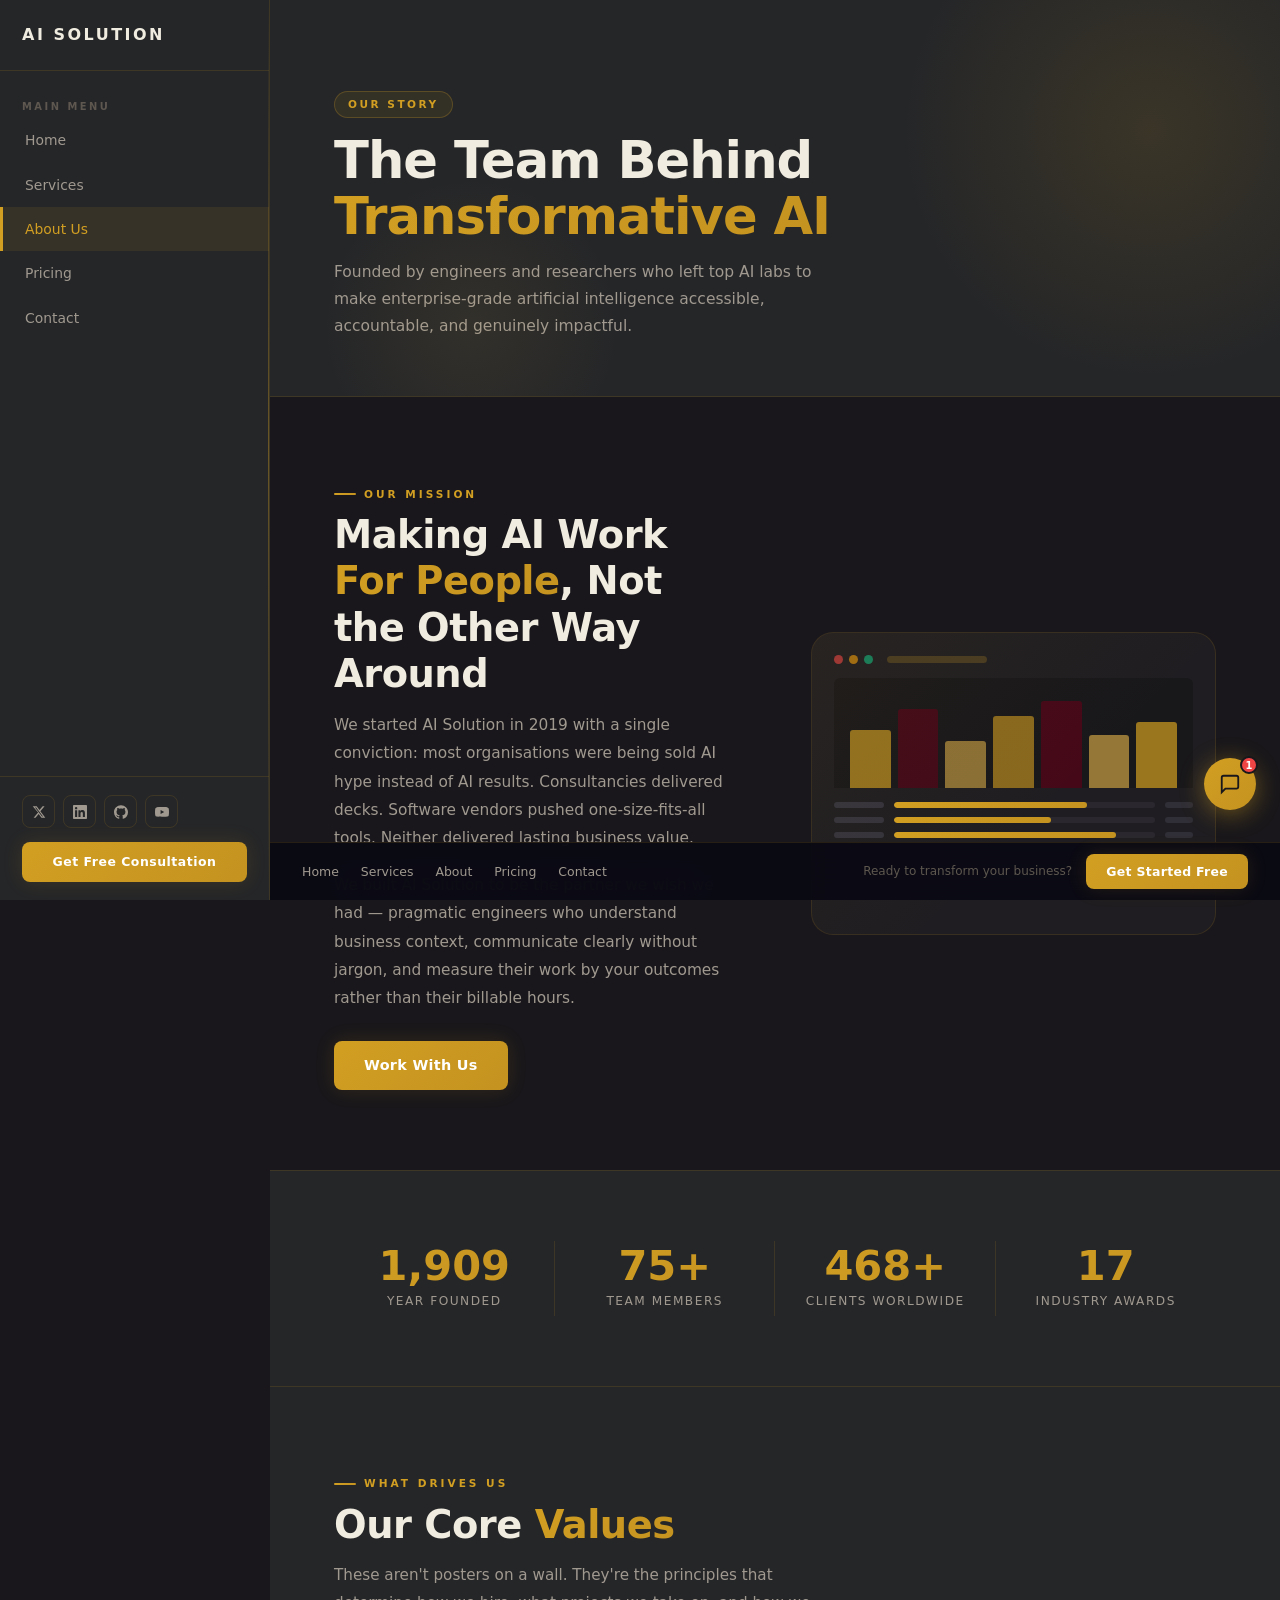
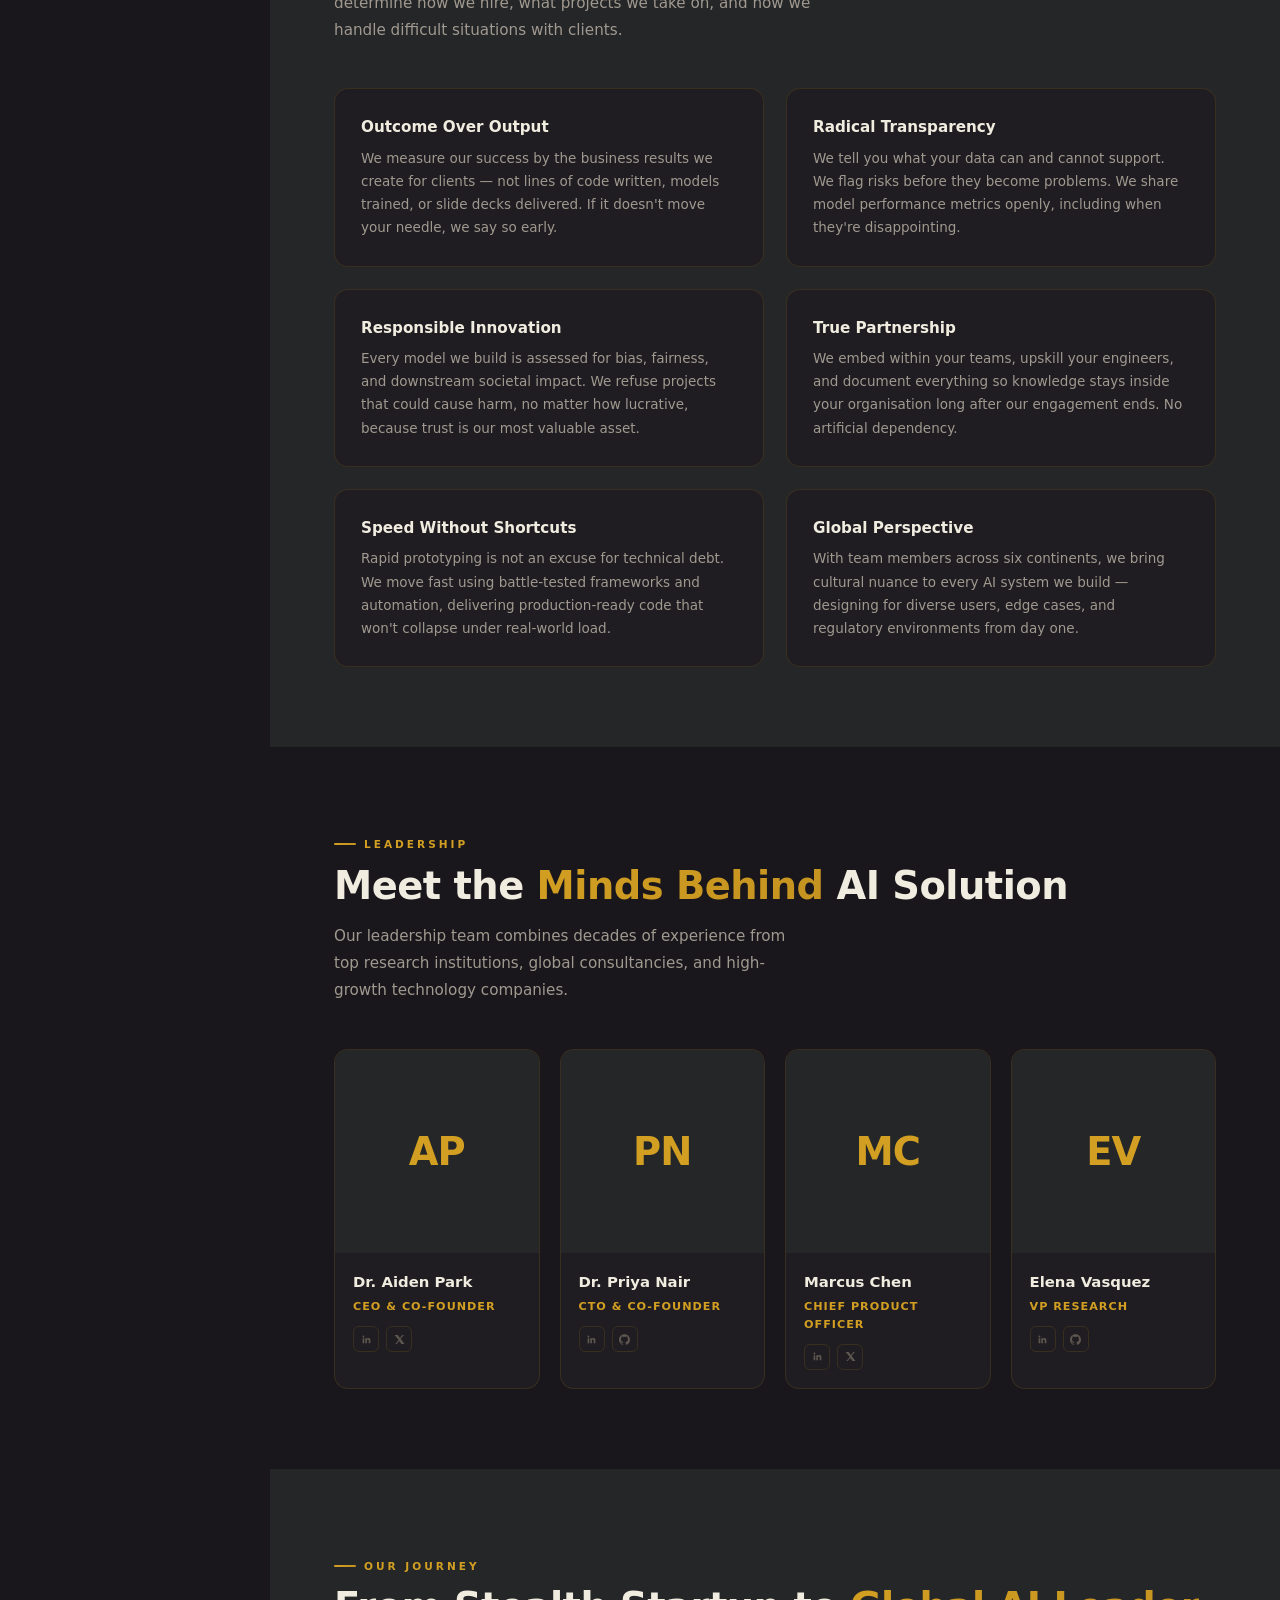
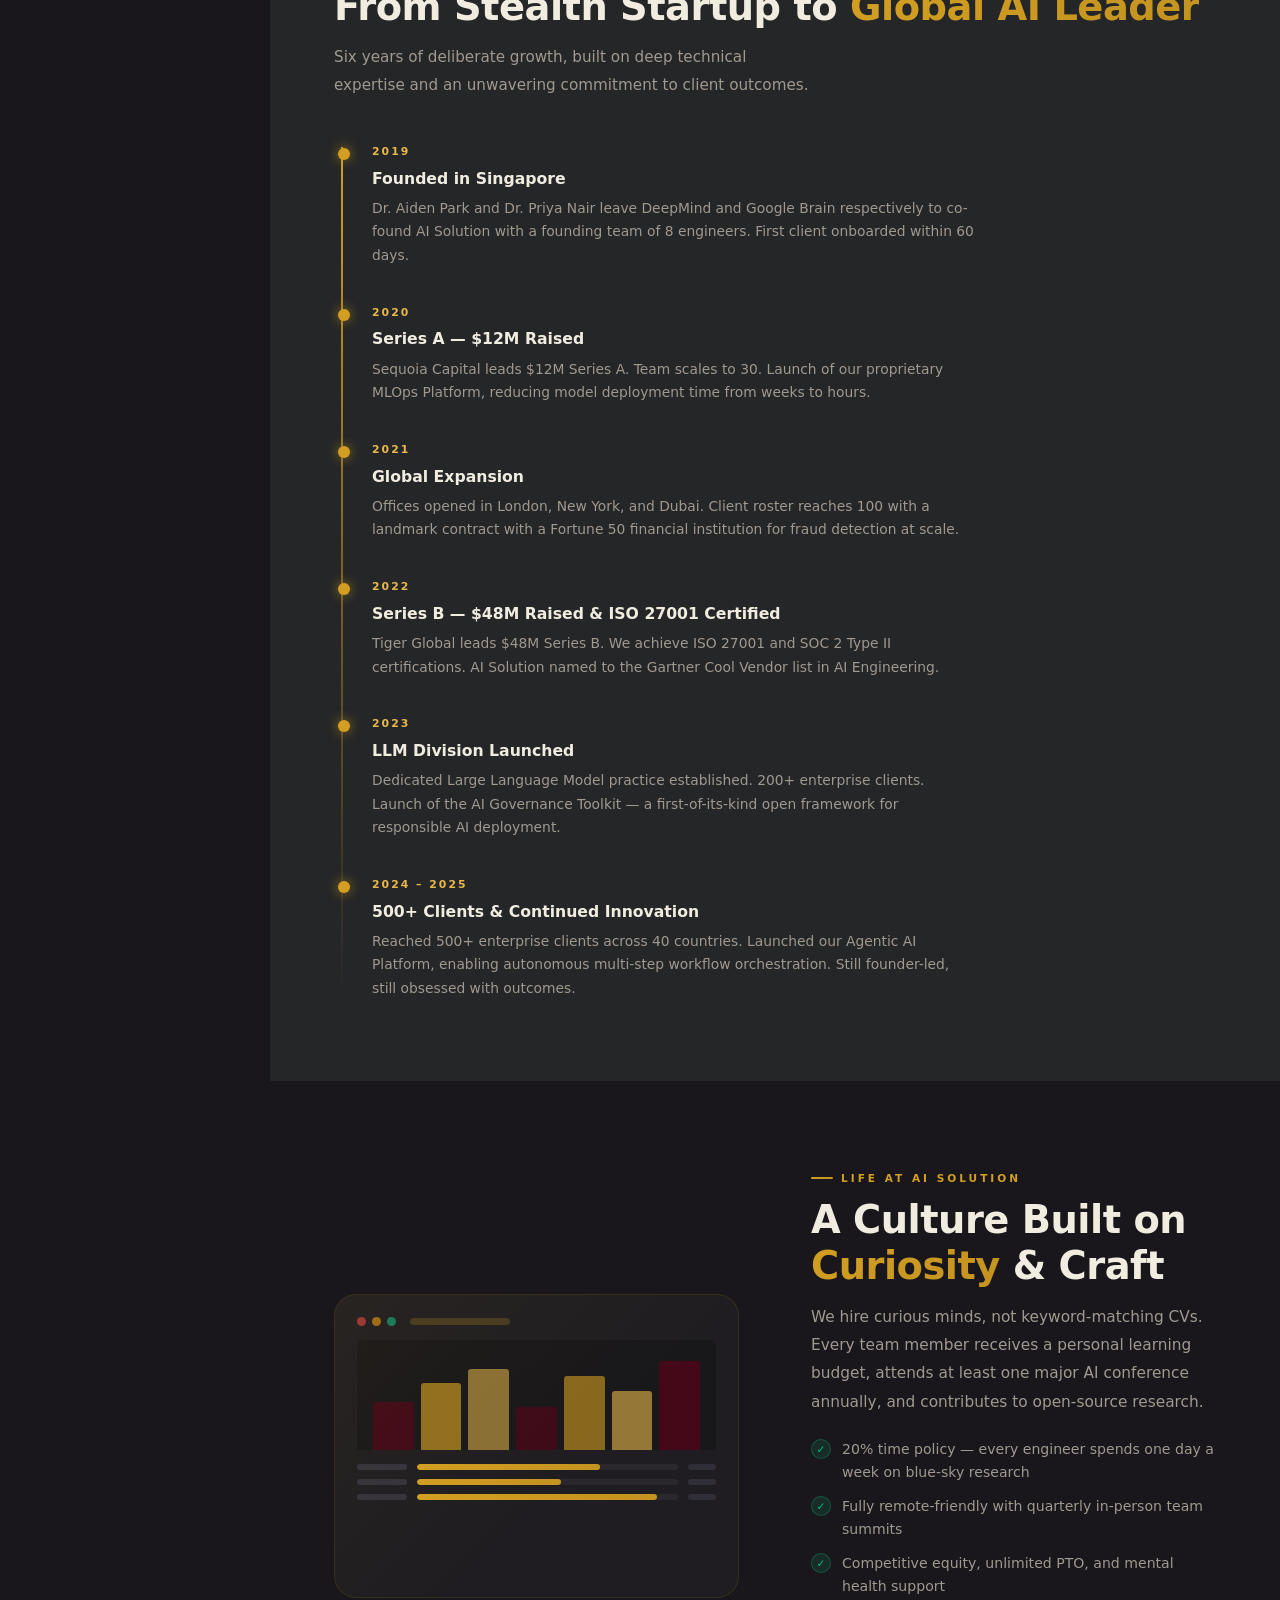
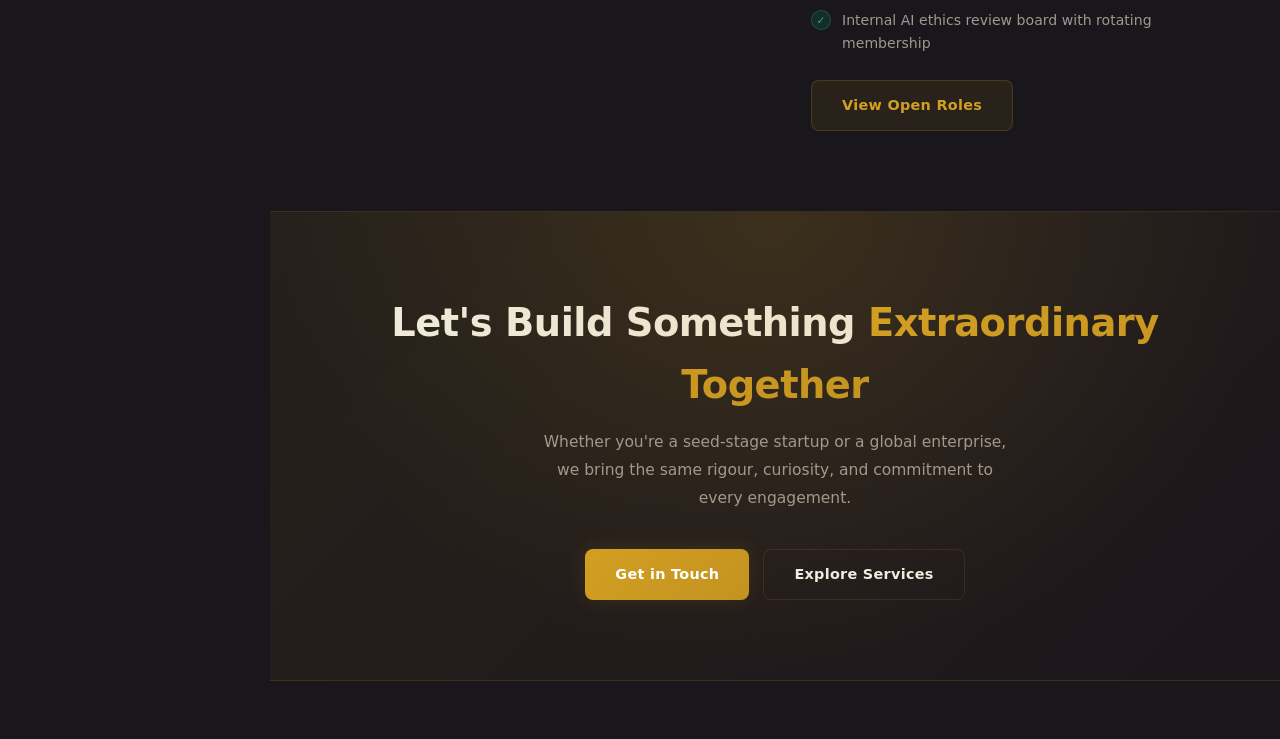
==== about.html @ bcfeb5c7 "feat(ai-solution): redesign website — gold palette, remove AI slop icons, add chat widget - Tukar co" ====
<!DOCTYPE html>
<html lang="en">
<head>
  <meta charset="UTF-8" />
  <meta name="viewport" content="width=device-width, initial-scale=1.0" />
  <title>About Us — AI Solution</title>
  <meta name="description" content="Learn about AI Solution — our story, our team, our values, and the mission driving us to make enterprise AI accessible to every organisation." />
  <link rel="stylesheet" href="css/style.css" />
</head>
<body>

<!-- ── SIDEBAR ── -->
<aside class="sidebar">
  <div class="sidebar-header">
    <a href="index.html" class="logo">
      <div>
        <div class="logo-name">AI Solution</div>
      </div>
    </a>
  </div>
  <nav class="sidebar-nav">
    <div class="nav-group-label">Main Menu</div>
    <a href="index.html" class="nav-link">Home</a>
    <a href="services.html" class="nav-link">Services</a>
    <a href="about.html" class="nav-link">About Us</a>
    <a href="pricing.html" class="nav-link">Pricing</a>
    <a href="contact.html" class="nav-link">Contact</a>
  </nav>
  <div class="sidebar-footer">
    <div class="social-row">
      <a href="#" class="social-btn" aria-label="Twitter/X">
        <svg viewBox="0 0 24 24" fill="currentColor"><path d="M18.244 2.25h3.308l-7.227 8.26 8.502 11.24H16.17l-4.714-6.231-5.401 6.231H2.76l7.73-8.835L1.254 2.25H8.08l4.713 6.231zm-1.161 17.52h1.833L7.084 4.126H5.117z"/></svg>
      </a>
      <a href="#" class="social-btn" aria-label="LinkedIn">
        <svg viewBox="0 0 24 24" fill="currentColor"><path d="M20.447 20.452h-3.554v-5.569c0-1.328-.027-3.037-1.852-3.037-1.853 0-2.136 1.445-2.136 2.939v5.667H9.351V9h3.414v1.561h.046c.477-.9 1.637-1.85 3.37-1.85 3.601 0 4.267 2.37 4.267 5.455v6.286zM5.337 7.433a2.062 2.062 0 01-2.063-2.065 2.064 2.064 0 112.063 2.065zm1.782 13.019H3.555V9h3.564v11.452zM22.225 0H1.771C.792 0 0 .774 0 1.729v20.542C0 23.227.792 24 1.771 24h20.451C23.2 24 24 23.227 24 22.271V1.729C24 .774 23.2 0 22.222 0h.003z"/></svg>
      </a>
      <a href="#" class="social-btn" aria-label="GitHub">
        <svg viewBox="0 0 24 24" fill="currentColor"><path d="M12 .297c-6.63 0-12 5.373-12 12 0 5.303 3.438 9.8 8.205 11.385.6.113.82-.258.82-.577 0-.285-.01-1.04-.015-2.04-3.338.724-4.042-1.61-4.042-1.61C4.422 18.07 3.633 17.7 3.633 17.7c-1.087-.744.084-.729.084-.729 1.205.084 1.838 1.236 1.838 1.236 1.07 1.835 2.809 1.305 3.495.998.108-.776.417-1.305.76-1.605-2.665-.3-5.466-1.332-5.466-5.93 0-1.31.465-2.38 1.235-3.22-.135-.303-.54-1.523.105-3.176 0 0 1.005-.322 3.3 1.23.96-.267 1.98-.399 3-.405 1.02.006 2.04.138 3 .405 2.28-1.552 3.285-1.23 3.285-1.23.645 1.653.24 2.873.12 3.176.765.84 1.23 1.91 1.23 3.22 0 4.61-2.805 5.625-5.475 5.92.42.36.81 1.096.81 2.22 0 1.606-.015 2.896-.015 3.286 0 .315.21.69.825.57C20.565 22.092 24 17.592 24 12.297c0-6.627-5.373-12-12-12"/></svg>
      </a>
      <a href="#" class="social-btn" aria-label="YouTube">
        <svg viewBox="0 0 24 24" fill="currentColor"><path d="M23.495 6.205a3.007 3.007 0 00-2.088-2.088c-1.87-.501-9.396-.501-9.396-.501s-7.507-.01-9.396.501A3.007 3.007 0 00.527 6.205a31.247 31.247 0 00-.522 5.805 31.247 31.247 0 00.522 5.783 3.007 3.007 0 002.088 2.088c1.868.502 9.396.502 9.396.502s7.506 0 9.396-.502a3.007 3.007 0 002.088-2.088 31.247 31.247 0 00.5-5.783 31.247 31.247 0 00-.5-5.805zM9.609 15.601V8.408l6.264 3.602z"/></svg>
      </a>
    </div>
    <a href="contact.html" class="sidebar-cta">Get Free Consultation</a>
  </div>
</aside>

<button class="hamburger" aria-label="Toggle navigation">
  <span></span><span></span><span></span>
</button>
<div class="sidebar-overlay"></div>

<main class="main">

  <!-- ── PAGE HERO ── -->
  <div class="page-hero">
    <div class="ph-label">Our Story</div>
    <h1 class="ph-title">The Team Behind <span>Transformative AI</span></h1>
    <p class="ph-desc">Founded by engineers and researchers who left top AI labs to make enterprise-grade artificial intelligence accessible, accountable, and genuinely impactful.</p>
  </div>

  <!-- ── MISSION SECTION ── -->
  <div class="alt">
    <div class="alt-content reveal">
      <div class="sec-label">Our Mission</div>
      <h2 class="sec-title">Making AI Work <span>For People</span>, Not the Other Way Around</h2>
      <p style="font-size:.96rem;color:var(--text-sub);line-height:1.85;margin-bottom:18px;">
        We started AI Solution in 2019 with a single conviction: most organisations were being sold AI hype instead of AI results. Consultancies delivered decks. Software vendors pushed one-size-fits-all tools. Neither delivered lasting business value.
      </p>
      <p style="font-size:.96rem;color:var(--text-sub);line-height:1.85;margin-bottom:28px;">
        We built AI Solution to be the partner we wish we had — pragmatic engineers who understand business context, communicate clearly without jargon, and measure their work by your outcomes rather than their billable hours.
      </p>
      <a href="contact.html" class="btn btn-pri">
                Work With Us
      </a>
    </div>
    <div class="alt-visual reveal d2">
      <div class="vis-mockup">
        <div class="vm-header">
          <div class="vm-dot"></div><div class="vm-dot"></div><div class="vm-dot"></div>
          <div class="vm-titlebar"></div>
        </div>
        <div class="vm-chart">
          <div class="vm-bar" style="height:60%;background:rgba(210,159,34,0.65)"></div>
          <div class="vm-bar" style="height:82%;background:rgba(93,0,24,0.6)"></div>
          <div class="vm-bar" style="height:48%;background:rgba(232,184,75,0.55)"></div>
          <div class="vm-bar" style="height:75%;background:rgba(210,159,34,0.6)"></div>
          <div class="vm-bar" style="height:90%;background:rgba(93,0,24,0.65)"></div>
          <div class="vm-bar" style="height:55%;background:rgba(232,184,75,0.6)"></div>
          <div class="vm-bar" style="height:68%;background:rgba(210,159,34,0.7)"></div>
        </div>
        <div class="vm-rows">
          <div class="vm-row"><div class="vm-row-lbl"></div><div class="vm-row-track"><div class="vm-row-fill" style="width:74%"></div></div><div class="vm-row-val"></div></div>
          <div class="vm-row"><div class="vm-row-lbl"></div><div class="vm-row-track"><div class="vm-row-fill" style="width:60%"></div></div><div class="vm-row-val"></div></div>
          <div class="vm-row"><div class="vm-row-lbl"></div><div class="vm-row-track"><div class="vm-row-fill" style="width:85%"></div></div><div class="vm-row-val"></div></div>
        </div>
      </div>
    </div>
  </div>

  <!-- ── STATS ── -->
  <div class="stats-band">
    <div class="stats-row">
      <div class="stat-item reveal d1">
        <div class="stat-num"><span class="counter" data-target="2019">0</span></div>
        <div class="stat-lbl">Year Founded</div>
      </div>
      <div class="stat-item reveal d2">
        <div class="stat-num"><span class="counter" data-target="80">0</span>+</div>
        <div class="stat-lbl">Team Members</div>
      </div>
      <div class="stat-item reveal d3">
        <div class="stat-num"><span class="counter" data-target="500">0</span>+</div>
        <div class="stat-lbl">Clients Worldwide</div>
      </div>
      <div class="stat-item reveal d4">
        <div class="stat-num"><span class="counter" data-target="18">0</span></div>
        <div class="stat-lbl">Industry Awards</div>
      </div>
    </div>
  </div>

  <!-- ── VALUES ── -->
  <section class="sec sec-alt">
    <div class="sec-label">What Drives Us</div>
    <h2 class="sec-title reveal">Our Core <span>Values</span></h2>
    <p class="sec-desc reveal d1">These aren't posters on a wall. They're the principles that determine how we hire, what projects we take on, and how we handle difficult situations with clients.</p>

    <div class="grid-2" style="margin-top:8px">
      <div class="val-item reveal d1">
        <h3 class="val-title">Outcome Over Output</h3>
        <p class="val-desc">We measure our success by the business results we create for clients — not lines of code written, models trained, or slide decks delivered. If it doesn't move your needle, we say so early.</p>
      </div>
      <div class="val-item reveal d2">
        <h3 class="val-title">Radical Transparency</h3>
        <p class="val-desc">We tell you what your data can and cannot support. We flag risks before they become problems. We share model performance metrics openly, including when they're disappointing.</p>
      </div>
      <div class="val-item reveal d1">
        <h3 class="val-title">Responsible Innovation</h3>
        <p class="val-desc">Every model we build is assessed for bias, fairness, and downstream societal impact. We refuse projects that could cause harm, no matter how lucrative, because trust is our most valuable asset.</p>
      </div>
      <div class="val-item reveal d2">
        <h3 class="val-title">True Partnership</h3>
        <p class="val-desc">We embed within your teams, upskill your engineers, and document everything so knowledge stays inside your organisation long after our engagement ends. No artificial dependency.</p>
      </div>
      <div class="val-item reveal d1">
        <h3 class="val-title">Speed Without Shortcuts</h3>
        <p class="val-desc">Rapid prototyping is not an excuse for technical debt. We move fast using battle-tested frameworks and automation, delivering production-ready code that won't collapse under real-world load.</p>
      </div>
      <div class="val-item reveal d2">
        <h3 class="val-title">Global Perspective</h3>
        <p class="val-desc">With team members across six continents, we bring cultural nuance to every AI system we build — designing for diverse users, edge cases, and regulatory environments from day one.</p>
      </div>
    </div>
  </section>

  <!-- ── TEAM ── -->
  <section class="sec">
    <div class="sec-label">Leadership</div>
    <h2 class="sec-title reveal">Meet the <span>Minds Behind</span> AI Solution</h2>
    <p class="sec-desc reveal d1">Our leadership team combines decades of experience from top research institutions, global consultancies, and high-growth technology companies.</p>

    <div class="team-grid">
      <div class="team-card reveal d1">
        <div class="team-img">
          <div class="avatar-init">AP</div>
        </div>
        <div class="team-info">
          <div class="team-name">Dr. Aiden Park</div>
          <div class="team-role">CEO &amp; Co-Founder</div>
          <div class="team-socials">
            <a href="#" aria-label="LinkedIn"><svg viewBox="0 0 24 24" fill="currentColor"><path d="M20.447 20.452h-3.554v-5.569c0-1.328-.027-3.037-1.852-3.037-1.853 0-2.136 1.445-2.136 2.939v5.667H9.351V9h3.414v1.561h.046c.477-.9 1.637-1.85 3.37-1.85 3.601 0 4.267 2.37 4.267 5.455v6.286zM5.337 7.433a2.062 2.062 0 01-2.063-2.065 2.064 2.064 0 112.063 2.065zm1.782 13.019H3.555V9h3.564v11.452z"/></svg></a>
            <a href="#" aria-label="Twitter"><svg viewBox="0 0 24 24" fill="currentColor"><path d="M18.244 2.25h3.308l-7.227 8.26 8.502 11.24H16.17l-4.714-6.231-5.401 6.231H2.76l7.73-8.835L1.254 2.25H8.08l4.713 6.231z"/></svg></a>
          </div>
        </div>
      </div>
      <div class="team-card reveal d2">
        <div class="team-img">
          <div class="avatar-init">PN</div>
        </div>
        <div class="team-info">
          <div class="team-name">Dr. Priya Nair</div>
          <div class="team-role">CTO &amp; Co-Founder</div>
          <div class="team-socials">
            <a href="#" aria-label="LinkedIn"><svg viewBox="0 0 24 24" fill="currentColor"><path d="M20.447 20.452h-3.554v-5.569c0-1.328-.027-3.037-1.852-3.037-1.853 0-2.136 1.445-2.136 2.939v5.667H9.351V9h3.414v1.561h.046c.477-.9 1.637-1.85 3.37-1.85 3.601 0 4.267 2.37 4.267 5.455v6.286zM5.337 7.433a2.062 2.062 0 01-2.063-2.065 2.064 2.064 0 112.063 2.065zm1.782 13.019H3.555V9h3.564v11.452z"/></svg></a>
            <a href="#" aria-label="GitHub"><svg viewBox="0 0 24 24" fill="currentColor"><path d="M12 .297c-6.63 0-12 5.373-12 12 0 5.303 3.438 9.8 8.205 11.385.6.113.82-.258.82-.577 0-.285-.01-1.04-.015-2.04-3.338.724-4.042-1.61-4.042-1.61C4.422 18.07 3.633 17.7 3.633 17.7c-1.087-.744.084-.729.084-.729 1.205.084 1.838 1.236 1.838 1.236 1.07 1.835 2.809 1.305 3.495.998.108-.776.417-1.305.76-1.605-2.665-.3-5.466-1.332-5.466-5.93 0-1.31.465-2.38 1.235-3.22-.135-.303-.54-1.523.105-3.176 0 0 1.005-.322 3.3 1.23.96-.267 1.98-.399 3-.405 1.02.006 2.04.138 3 .405 2.28-1.552 3.285-1.23 3.285-1.23.645 1.653.24 2.873.12 3.176.765.84 1.23 1.91 1.23 3.22 0 4.61-2.805 5.625-5.475 5.92.42.36.81 1.096.81 2.22 0 1.606-.015 2.896-.015 3.286 0 .315.21.69.825.57C20.565 22.092 24 17.592 24 12.297c0-6.627-5.373-12-12-12"/></svg></a>
          </div>
        </div>
      </div>
      <div class="team-card reveal d3">
        <div class="team-img">
          <div class="avatar-init">MC</div>
        </div>
        <div class="team-info">
          <div class="team-name">Marcus Chen</div>
          <div class="team-role">Chief Product Officer</div>
          <div class="team-socials">
            <a href="#" aria-label="LinkedIn"><svg viewBox="0 0 24 24" fill="currentColor"><path d="M20.447 20.452h-3.554v-5.569c0-1.328-.027-3.037-1.852-3.037-1.853 0-2.136 1.445-2.136 2.939v5.667H9.351V9h3.414v1.561h.046c.477-.9 1.637-1.85 3.37-1.85 3.601 0 4.267 2.37 4.267 5.455v6.286zM5.337 7.433a2.062 2.062 0 01-2.063-2.065 2.064 2.064 0 112.063 2.065zm1.782 13.019H3.555V9h3.564v11.452z"/></svg></a>
            <a href="#" aria-label="Twitter"><svg viewBox="0 0 24 24" fill="currentColor"><path d="M18.244 2.25h3.308l-7.227 8.26 8.502 11.24H16.17l-4.714-6.231-5.401 6.231H2.76l7.73-8.835L1.254 2.25H8.08l4.713 6.231z"/></svg></a>
          </div>
        </div>
      </div>
      <div class="team-card reveal d4">
        <div class="team-img">
          <div class="avatar-init">EV</div>
        </div>
        <div class="team-info">
          <div class="team-name">Elena Vasquez</div>
          <div class="team-role">VP Research</div>
          <div class="team-socials">
            <a href="#" aria-label="LinkedIn"><svg viewBox="0 0 24 24" fill="currentColor"><path d="M20.447 20.452h-3.554v-5.569c0-1.328-.027-3.037-1.852-3.037-1.853 0-2.136 1.445-2.136 2.939v5.667H9.351V9h3.414v1.561h.046c.477-.9 1.637-1.85 3.37-1.85 3.601 0 4.267 2.37 4.267 5.455v6.286zM5.337 7.433a2.062 2.062 0 01-2.063-2.065 2.064 2.064 0 112.063 2.065zm1.782 13.019H3.555V9h3.564v11.452z"/></svg></a>
            <a href="#" aria-label="GitHub"><svg viewBox="0 0 24 24" fill="currentColor"><path d="M12 .297c-6.63 0-12 5.373-12 12 0 5.303 3.438 9.8 8.205 11.385.6.113.82-.258.82-.577 0-.285-.01-1.04-.015-2.04-3.338.724-4.042-1.61-4.042-1.61C4.422 18.07 3.633 17.7 3.633 17.7c-1.087-.744.084-.729.084-.729 1.205.084 1.838 1.236 1.838 1.236 1.07 1.835 2.809 1.305 3.495.998.108-.776.417-1.305.76-1.605-2.665-.3-5.466-1.332-5.466-5.93 0-1.31.465-2.38 1.235-3.22-.135-.303-.54-1.523.105-3.176 0 0 1.005-.322 3.3 1.23.96-.267 1.98-.399 3-.405 1.02.006 2.04.138 3 .405 2.28-1.552 3.285-1.23 3.285-1.23.645 1.653.24 2.873.12 3.176.765.84 1.23 1.91 1.23 3.22 0 4.61-2.805 5.625-5.475 5.92.42.36.81 1.096.81 2.22 0 1.606-.015 2.896-.015 3.286 0 .315.21.69.825.57C20.565 22.092 24 17.592 24 12.297c0-6.627-5.373-12-12-12"/></svg></a>
          </div>
        </div>
      </div>
    </div>
  </section>

  <!-- ── TIMELINE ── -->
  <section class="sec sec-alt">
    <div class="sec-label">Our Journey</div>
    <h2 class="sec-title reveal">From Stealth Startup to <span>Global AI Leader</span></h2>
    <p class="sec-desc reveal d1">Six years of deliberate growth, built on deep technical expertise and an unwavering commitment to client outcomes.</p>

    <div style="max-width:640px;margin-top:12px">
      <div class="tl reveal">
        <div class="tl-item">
          <div class="tl-year">2019</div>
          <div class="tl-title">Founded in Singapore</div>
          <div class="tl-desc">Dr. Aiden Park and Dr. Priya Nair leave DeepMind and Google Brain respectively to co-found AI Solution with a founding team of 8 engineers. First client onboarded within 60 days.</div>
        </div>
        <div class="tl-item">
          <div class="tl-year">2020</div>
          <div class="tl-title">Series A — $12M Raised</div>
          <div class="tl-desc">Sequoia Capital leads $12M Series A. Team scales to 30. Launch of our proprietary MLOps Platform, reducing model deployment time from weeks to hours.</div>
        </div>
        <div class="tl-item">
          <div class="tl-year">2021</div>
          <div class="tl-title">Global Expansion</div>
          <div class="tl-desc">Offices opened in London, New York, and Dubai. Client roster reaches 100 with a landmark contract with a Fortune 50 financial institution for fraud detection at scale.</div>
        </div>
        <div class="tl-item">
          <div class="tl-year">2022</div>
          <div class="tl-title">Series B — $48M Raised &amp; ISO 27001 Certified</div>
          <div class="tl-desc">Tiger Global leads $48M Series B. We achieve ISO 27001 and SOC 2 Type II certifications. AI Solution named to the Gartner Cool Vendor list in AI Engineering.</div>
        </div>
        <div class="tl-item">
          <div class="tl-year">2023</div>
          <div class="tl-title">LLM Division Launched</div>
          <div class="tl-desc">Dedicated Large Language Model practice established. 200+ enterprise clients. Launch of the AI Governance Toolkit — a first-of-its-kind open framework for responsible AI deployment.</div>
        </div>
        <div class="tl-item" style="padding-bottom:0">
          <div class="tl-year">2024 – 2025</div>
          <div class="tl-title">500+ Clients &amp; Continued Innovation</div>
          <div class="tl-desc">Reached 500+ enterprise clients across 40 countries. Launched our Agentic AI Platform, enabling autonomous multi-step workflow orchestration. Still founder-led, still obsessed with outcomes.</div>
        </div>
      </div>
    </div>
  </section>

  <!-- ── ALT: CULTURE ── -->
  <div class="alt">
    <div class="alt-visual reveal">
      <div class="vis-mockup">
        <div class="vm-header">
          <div class="vm-dot"></div><div class="vm-dot"></div><div class="vm-dot"></div>
          <div class="vm-titlebar"></div>
        </div>
        <div class="vm-chart">
          <div class="vm-bar" style="height:50%;background:rgba(93,0,24,0.6)"></div>
          <div class="vm-bar" style="height:70%;background:rgba(210,159,34,0.65)"></div>
          <div class="vm-bar" style="height:85%;background:rgba(232,184,75,0.55)"></div>
          <div class="vm-bar" style="height:45%;background:rgba(93,0,24,0.55)"></div>
          <div class="vm-bar" style="height:78%;background:rgba(210,159,34,0.6)"></div>
          <div class="vm-bar" style="height:62%;background:rgba(232,184,75,0.6)"></div>
          <div class="vm-bar" style="height:93%;background:rgba(93,0,24,0.65)"></div>
        </div>
        <div class="vm-rows">
          <div class="vm-row"><div class="vm-row-lbl"></div><div class="vm-row-track"><div class="vm-row-fill" style="width:70%"></div></div><div class="vm-row-val"></div></div>
          <div class="vm-row"><div class="vm-row-lbl"></div><div class="vm-row-track"><div class="vm-row-fill" style="width:55%"></div></div><div class="vm-row-val"></div></div>
          <div class="vm-row"><div class="vm-row-lbl"></div><div class="vm-row-track"><div class="vm-row-fill" style="width:92%"></div></div><div class="vm-row-val"></div></div>
        </div>
      </div>
    </div>
    <div class="alt-content reveal d2">
      <div class="sec-label">Life at AI Solution</div>
      <h2 class="sec-title">A Culture Built on <span>Curiosity</span> &amp; Craft</h2>
      <p style="font-size:.96rem;color:var(--text-sub);line-height:1.85;margin-bottom:22px;">
        We hire curious minds, not keyword-matching CVs. Every team member receives a personal learning budget, attends at least one major AI conference annually, and contributes to open-source research.
      </p>
      <ul class="chk-list">
        <li>20% time policy — every engineer spends one day a week on blue-sky research</li>
        <li>Fully remote-friendly with quarterly in-person team summits</li>
        <li>Competitive equity, unlimited PTO, and mental health support</li>
        <li>Internal AI ethics review board with rotating membership</li>
      </ul>
      <div style="margin-top:26px">
        <a href="contact.html" class="btn btn-ghost">
          View Open Roles
        </a>
      </div>
    </div>
  </div>

  <!-- ── CTA ── -->
  <div class="cta-band reveal">
    <h2>Let's Build Something <span style="background:var(--grad);-webkit-background-clip:text;-webkit-text-fill-color:transparent;background-clip:text;">Extraordinary Together</span></h2>
    <p>Whether you're a seed-stage startup or a global enterprise, we bring the same rigour, curiosity, and commitment to every engagement.</p>
    <div class="cta-btns">
      <a href="contact.html" class="btn btn-pri">
        Get in Touch
      </a>
      <a href="services.html" class="btn btn-sec">Explore Services</a>
    </div>
  </div>

</main>

<nav class="bottom-bar">
  <div class="bar-links">
    <a href="index.html">Home</a>
    <a href="services.html">Services</a>
    <a href="about.html">About</a>
    <a href="pricing.html">Pricing</a>
    <a href="contact.html">Contact</a>
  </div>
  <div class="bar-right">
    <span>Ready to transform your business?</span>
    <a href="contact.html" class="bar-cta">
            Get Started Free
    </a>
  </div>
</nav>

<button class="back-top" aria-label="Back to top">
  <svg viewBox="0 0 24 24" fill="none" stroke="currentColor" stroke-width="2.5"><polyline points="18 15 12 9 6 15"/></svg>
</button>

<script src="js/main.js"></script>
</body>
</html>
---- css/style.css ----
/* ============================================================
   AI SOLUTION — Corporate Website
   Style: Dark & Modern | Techy & Innovative
   ============================================================ */

/* ---- Custom Properties ---- */
:root {
  --bg-primary:    #19171b;
  --bg-secondary:  #252628;
  --bg-card:       #1f1d21;
  --bg-card-hover: #252328;
  --border:        rgba(210, 159, 34, 0.14);
  --border-hover:  rgba(210, 159, 34, 0.38);

  --primary:       #d29f22;
  --primary-dark:  #b8891c;
  --secondary:     #5d0018;
  --accent:        #e8b84b;
  --accent-green:  #10b981;
  --danger:        #ef4444;
  --warning:       #d29f22;

  --text:          #f0ece0;
  --text-sub:      #a09990;
  --text-muted:    #5e5750;

  --sidebar-w:     270px;
  --bar-h:         58px;

  --grad:          linear-gradient(135deg, #d29f22 0%, #c49320 100%);
  --grad-accent:   linear-gradient(135deg, #5d0018 0%, #d29f22 100%);
  --grad-glow:     radial-gradient(ellipse at 50% 0%, rgba(210,159,34,0.14) 0%, transparent 70%);

  --shadow-card:   0 6px 32px rgba(0,0,0,0.55);
  --glow:          0 0 40px rgba(210,159,34,0.28);
  --glow-sm:       0 0 20px rgba(210,159,34,0.14);

  --ease:          cubic-bezier(0.4, 0, 0.2, 1);
  --t:             all 0.28s var(--ease);
  --t-slow:        all 0.6s var(--ease);

  --r-sm:   8px;
  --r-md:  14px;
  --r-lg:  22px;
  --r-xl:  36px;
}

/* ---- Reset ---- */
*, *::before, *::after { box-sizing: border-box; margin: 0; padding: 0; }
html { scroll-behavior: smooth; font-size: 16px; }
body {
  font-family: 'Segoe UI', system-ui, -apple-system, sans-serif;
  background: var(--bg-primary);
  color: var(--text);
  line-height: 1.6;
  overflow-x: hidden;
}
a { color: inherit; text-decoration: none; }
img { display: block; max-width: 100%; }
button { font-family: inherit; }

/* ---- Scrollbar ---- */
::-webkit-scrollbar          { width: 5px; }
::-webkit-scrollbar-track    { background: var(--bg-secondary); }
::-webkit-scrollbar-thumb    { background: var(--primary); border-radius: 4px; }
::-webkit-scrollbar-thumb:hover { background: var(--secondary); }
::selection { background: rgba(210,159,34,0.28); color: var(--text); }

/* ============================================================
   SIDEBAR
   ============================================================ */
.sidebar {
  position: fixed; top: 0; left: 0;
  height: 100vh; width: var(--sidebar-w);
  background: var(--bg-secondary);
  border-right: 1px solid var(--border);
  display: flex; flex-direction: column;
  z-index: 1000;
  transition: transform 0.3s var(--ease);
  overflow: hidden;
}
.sidebar::after {
  content: '';
  position: absolute; top: 0; right: 0;
  width: 1px; height: 100%;
  background: linear-gradient(to bottom, transparent, var(--primary) 50%, transparent);
  opacity: 0.4;
}

/* Logo */
.sidebar-header {
  padding: 26px 22px;
  border-bottom: 1px solid var(--border);
  flex-shrink: 0;
}
.logo {
  display: flex; align-items: center;
}
.logo-name {
  font-size: 1rem; font-weight: 900;
  letter-spacing: 2.5px; text-transform: uppercase;
  line-height: 1.1;
}
.logo-tag {
  font-size: 0.58rem; color: var(--accent);
  letter-spacing: 2px; text-transform: uppercase;
  font-weight: 700;
}

/* Nav */
.sidebar-nav {
  flex: 1; padding: 18px 0;
  overflow-y: auto;
}
.nav-group-label {
  padding: 10px 22px 4px;
  font-size: 0.62rem; letter-spacing: 2.5px;
  text-transform: uppercase; color: var(--text-muted);
  font-weight: 700;
}
.nav-link {
  display: flex; align-items: center; gap: 11px;
  padding: 11px 22px;
  color: var(--text-sub);
  font-size: 0.87rem; font-weight: 500;
  border-left: 3px solid transparent;
  transition: var(--t); position: relative;
}
.nav-link:hover { color: var(--text); background: rgba(210,159,34,0.07); border-left-color: rgba(210,159,34,0.4); }
.nav-link.active { color: var(--primary); background: rgba(210,159,34,0.1); border-left-color: var(--primary); }
.nav-badge {
  margin-left: auto; padding: 2px 8px;
  background: var(--primary); color: #fff;
  border-radius: 20px; font-size: 0.6rem; font-weight: 700;
}

/* Footer */
.sidebar-footer {
  padding: 18px 22px;
  border-top: 1px solid var(--border);
  flex-shrink: 0;
}
.social-row {
  display: flex; gap: 8px; margin-bottom: 14px;
}
.social-btn {
  width: 33px; height: 33px; border-radius: 8px;
  border: 1px solid var(--border);
  display: flex; align-items: center; justify-content: center;
  color: var(--text-sub); font-size: 0.75rem;
  transition: var(--t);
}
.social-btn svg { width: 14px; height: 14px; }
.social-btn:hover {
  border-color: var(--primary); color: var(--primary);
  background: rgba(210,159,34,0.1); transform: translateY(-2px);
}
.sidebar-cta {
  display: block; width: 100%;
  padding: 10px 16px; text-align: center;
  background: var(--grad); color: #fff;
  border-radius: var(--r-sm); font-size: 0.78rem;
  font-weight: 700; letter-spacing: 0.5px;
  transition: var(--t); box-shadow: var(--glow-sm);
}
.sidebar-cta:hover { box-shadow: var(--glow); transform: translateY(-1px); }

/* ---- Hamburger ---- */
.hamburger {
  display: none;
  position: fixed; top: 14px; left: 14px;
  z-index: 1100;
  width: 44px; height: 44px;
  background: var(--bg-card);
  border: 1px solid var(--border); border-radius: var(--r-sm);
  flex-direction: column; align-items: center; justify-content: center;
  gap: 5px; cursor: pointer; transition: var(--t);
}
.hamburger span {
  display: block; width: 20px; height: 2px;
  background: var(--text); border-radius: 2px; transition: var(--t);
}
.hamburger.open span:nth-child(1) { transform: translateY(7px) rotate(45deg); }
.hamburger.open span:nth-child(2) { opacity: 0; transform: scaleX(0); }
.hamburger.open span:nth-child(3) { transform: translateY(-7px) rotate(-45deg); }

.sidebar-overlay {
  display: none;
  position: fixed; inset: 0;
  background: rgba(0,0,0,0.65); backdrop-filter: blur(4px);
  z-index: 999;
}
.sidebar-overlay.visible { display: block; }

/* ============================================================
   LAYOUT
   ============================================================ */
.main { margin-left: var(--sidebar-w); min-height: 100vh; padding-bottom: var(--bar-h); }

/* ============================================================
   STICKY BOTTOM BAR
   ============================================================ */
.bottom-bar {
  position: fixed; bottom: 0;
  left: var(--sidebar-w); right: 0;
  height: var(--bar-h);
  background: rgba(10,10,20,0.94);
  backdrop-filter: blur(20px) saturate(1.4);
  border-top: 1px solid var(--border);
  display: flex; align-items: center;
  justify-content: space-between;
  padding: 0 32px; z-index: 900;
}
.bar-links { display: flex; gap: 22px; }
.bar-links a {
  color: var(--text-sub); font-size: 0.78rem; transition: var(--t);
}
.bar-links a:hover { color: var(--primary); }
.bar-right { display: flex; align-items: center; gap: 14px; }
.bar-right span { color: var(--text-muted); font-size: 0.75rem; }
.bar-cta {
  display: inline-flex; align-items: center; gap: 6px;
  padding: 8px 20px;
  background: var(--grad); color: #fff;
  border-radius: var(--r-sm); font-size: 0.78rem;
  font-weight: 700; letter-spacing: 0.3px;
  transition: var(--t); box-shadow: var(--glow-sm);
  white-space: nowrap;
}
.bar-cta:hover { box-shadow: var(--glow); transform: translateY(-1px); }
.bar-cta svg { width: 13px; height: 13px; }

/* ============================================================
   BACK TO TOP
   ============================================================ */
.back-top {
  position: fixed;
  bottom: calc(var(--bar-h) + 18px); right: 20px;
  width: 42px; height: 42px;
  background: var(--bg-card); border: 1px solid var(--border);
  border-radius: var(--r-sm);
  display: flex; align-items: center; justify-content: center;
  color: var(--primary); cursor: pointer; z-index: 800;
  opacity: 0; visibility: hidden;
  transform: translateY(16px); transition: var(--t);
}
.back-top svg { width: 16px; height: 16px; }
.back-top.show { opacity: 1; visibility: visible; transform: translateY(0); }
.back-top:hover { background: var(--primary); color: #fff; box-shadow: var(--glow-sm); }

/* ============================================================
   HERO
   ============================================================ */
.hero {
  position: relative; min-height: 100vh;
  display: flex; align-items: center;
  overflow: hidden; background: var(--bg-primary);
}
.hero::before {
  content: '';
  position: absolute; top: -220px; right: -180px;
  width: 680px; height: 680px;
  background: radial-gradient(circle, rgba(210,159,34,0.1) 0%, transparent 65%);
  pointer-events: none; z-index: 1;
}
.hero::after {
  content: '';
  position: absolute; bottom: -160px; left: 8%;
  width: 500px; height: 500px;
  background: radial-gradient(circle, rgba(232,184,75,0.07) 0%, transparent 65%);
  pointer-events: none; z-index: 1;
}

.hero-inner {
  position: relative; z-index: 2;
  padding: 110px 64px 80px;
  max-width: 820px;
}
.eyebrow {
  display: inline-flex; align-items: center; gap: 8px;
  padding: 5px 15px;
  background: rgba(232,184,75,0.08);
  border: 1px solid rgba(232,184,75,0.3);
  border-radius: 30px;
  font-size: 0.7rem; color: var(--accent);
  letter-spacing: 2.5px; text-transform: uppercase; font-weight: 700;
  margin-bottom: 22px;
}
.eyebrow-dot {
  width: 6px; height: 6px; background: var(--accent);
  border-radius: 50%; animation: pulse 1.6s ease-in-out infinite;
}
@keyframes pulse { 0%,100%{opacity:1;transform:scale(1)} 50%{opacity:0.3;transform:scale(0.8)} }

.hero-title {
  font-size: clamp(2.6rem, 5.5vw, 4.8rem);
  font-weight: 900; line-height: 1.08;
  letter-spacing: -1.5px; margin-bottom: 14px;
}
.hero-title-grad {
  background: var(--grad); -webkit-background-clip: text;
  -webkit-text-fill-color: transparent; background-clip: text;
}

.hero-type-wrap {
  display: flex; align-items: center; gap: 0;
  height: 2rem; margin-bottom: 22px; overflow: hidden;
}
.hero-type-prefix { color: var(--text-sub); font-size: 1.05rem; font-weight: 500; margin-right: 6px; }
.hero-type { color: var(--accent); font-size: 1.05rem; font-weight: 700; letter-spacing: 0.5px; }
.cursor {
  display: inline-block; width: 2px; height: 1.1em;
  background: var(--accent); margin-left: 2px;
  vertical-align: text-bottom;
  animation: blink 0.75s step-end infinite;
}
@keyframes blink { 0%,100%{opacity:1} 50%{opacity:0} }

.hero-desc {
  font-size: 1.05rem; color: var(--text-sub);
  max-width: 560px; line-height: 1.85; margin-bottom: 36px;
}
.hero-btns { display: flex; gap: 14px; flex-wrap: wrap; margin-bottom: 56px; }

.hero-stats {
  display: flex; gap: 40px;
  padding-top: 36px;
  border-top: 1px solid var(--border);
}
.hstat-num {
  font-size: 2.1rem; font-weight: 900; line-height: 1;
  background: var(--grad); -webkit-background-clip: text;
  -webkit-text-fill-color: transparent; background-clip: text;
}
.hstat-lbl {
  font-size: 0.7rem; color: var(--text-muted);
  text-transform: uppercase; letter-spacing: 1.5px; margin-top: 5px;
}

/* ============================================================
   PAGE HERO (inner pages)
   ============================================================ */
.page-hero {
  position: relative; overflow: hidden;
  padding: 90px 64px 56px;
  background: var(--bg-secondary);
  border-bottom: 1px solid var(--border);
}
.page-hero::before {
  content: '';
  position: absolute; top: -120px; right: -120px;
  width: 500px; height: 500px;
  background: radial-gradient(circle, rgba(210,159,34,0.12) 0%, transparent 70%);
  pointer-events: none;
}
.page-hero::after {
  content: '';
  position: absolute; bottom: -80px; left: 5%;
  width: 300px; height: 300px;
  background: radial-gradient(circle, rgba(232,184,75,0.07) 0%, transparent 70%);
  pointer-events: none;
}
.ph-label {
  display: inline-flex; align-items: center; gap: 7px;
  padding: 4px 13px;
  background: rgba(210,159,34,0.08);
  border: 1px solid rgba(210,159,34,0.25);
  border-radius: 20px;
  font-size: 0.66rem; color: var(--primary);
  letter-spacing: 2.5px; text-transform: uppercase; font-weight: 700;
  margin-bottom: 14px;
}
.ph-title {
  font-size: clamp(2rem, 4vw, 3.4rem);
  font-weight: 900; letter-spacing: -1px; line-height: 1.1;
  margin-bottom: 14px;
}
.ph-desc {
  font-size: 0.97rem; color: var(--text-sub);
  max-width: 490px; line-height: 1.75;
}
.ph-title span {
  background: var(--grad); -webkit-background-clip: text;
  -webkit-text-fill-color: transparent; background-clip: text;
}

/* ============================================================
   SECTIONS
   ============================================================ */
.sec { padding: 80px 64px; position: relative; }
.sec-alt { background: var(--bg-secondary); }

.sec-label {
  display: inline-flex; align-items: center; gap: 8px;
  font-size: 0.66rem; color: var(--primary);
  letter-spacing: 3px; text-transform: uppercase; font-weight: 700;
  margin-bottom: 10px;
}
.sec-label::before {
  content: ''; width: 22px; height: 2px;
  background: var(--grad); border-radius: 2px;
}
.sec-title {
  font-size: clamp(1.75rem, 3vw, 2.65rem);
  font-weight: 800; letter-spacing: -0.5px; line-height: 1.2;
  margin-bottom: 14px;
}
.sec-title span {
  background: var(--grad); -webkit-background-clip: text;
  -webkit-text-fill-color: transparent; background-clip: text;
}
.sec-desc {
  font-size: 0.95rem; color: var(--text-sub);
  max-width: 480px; line-height: 1.8; margin-bottom: 44px;
}

/* Alt layout */
.alt { display: flex; align-items: center; gap: 72px; padding: 80px 64px; }
.alt.rev { flex-direction: row-reverse; }
.alt-content { flex: 1; }
.alt-visual { flex: 1; }

/* ============================================================
   BUTTONS
   ============================================================ */
.btn {
  display: inline-flex; align-items: center; gap: 8px;
  padding: 13px 30px; border-radius: var(--r-sm);
  font-size: 0.9rem; font-weight: 700; letter-spacing: 0.3px;
  cursor: pointer; transition: var(--t); border: none; outline: none;
  position: relative; overflow: hidden;
}
.btn svg { width: 16px; height: 16px; }
.btn::after {
  content: ''; position: absolute; inset: 0;
  background: rgba(255,255,255,0.08); opacity: 0; transition: var(--t);
}
.btn:hover::after { opacity: 1; }

.btn-pri { background: var(--grad); color: #fff; box-shadow: var(--glow-sm); }
.btn-pri:hover { transform: translateY(-2px); box-shadow: var(--glow); }

.btn-sec {
  background: transparent; color: var(--text);
  border: 1px solid var(--border);
}
.btn-sec:hover { border-color: var(--primary); color: var(--primary); background: rgba(210,159,34,0.06); }

.btn-ghost {
  background: rgba(210,159,34,0.08);
  border: 1px solid rgba(210,159,34,0.2);
  color: var(--primary);
}
.btn-ghost:hover { background: rgba(210,159,34,0.15); }

/* ============================================================
   CARDS GRID
   ============================================================ */
.grid-3 { display: grid; grid-template-columns: repeat(3,1fr); gap: 22px; }
.grid-4 { display: grid; grid-template-columns: repeat(4,1fr); gap: 22px; }
.grid-2 { display: grid; grid-template-columns: repeat(2,1fr); gap: 22px; }

.card {
  background: var(--bg-card);
  border: 1px solid var(--border); border-radius: var(--r-md);
  padding: 30px; transition: var(--t); position: relative; overflow: hidden;
}
.card::before {
  content: ''; position: absolute; top: 0; left: 0; right: 0;
  height: 2px; background: var(--grad); transform: scaleX(0);
  transform-origin: left; transition: var(--t);
}
.card:hover { border-color: var(--border-hover); transform: translateY(-4px); box-shadow: var(--shadow-card), var(--glow-sm); }
.card:hover::before { transform: scaleX(1); }

.card-icon {
  width: 50px; height: 50px;
  background: rgba(210,159,34,0.1);
  border: 1px solid rgba(210,159,34,0.18);
  border-radius: var(--r-sm);
  display: flex; align-items: center; justify-content: center;
  font-size: 1.35rem; margin-bottom: 18px; transition: var(--t);
}
.card:hover .card-icon { background: var(--grad); border-color: transparent; box-shadow: var(--glow-sm); }
.card-title { font-size: 1rem; font-weight: 700; margin-bottom: 9px; }
.card-desc { font-size: 0.855rem; color: var(--text-sub); line-height: 1.72; }

/* ============================================================
   STATS BAND
   ============================================================ */
.stats-band {
  padding: 54px 64px;
  background: var(--bg-secondary);
  border-top: 1px solid var(--border);
  border-bottom: 1px solid var(--border);
}
.stats-row { display: grid; grid-template-columns: repeat(4,1fr); gap: 0; }
.stat-item {
  text-align: center; padding: 20px;
  position: relative;
}
.stat-item::after {
  content: ''; position: absolute; right: 0; top: 15%; bottom: 15%;
  width: 1px; background: var(--border);
}
.stat-item:last-child::after { display: none; }
.stat-num {
  font-size: 2.6rem; font-weight: 900; line-height: 1;
  background: var(--grad); -webkit-background-clip: text;
  -webkit-text-fill-color: transparent; background-clip: text;
}
.stat-lbl {
  font-size: 0.76rem; color: var(--text-sub);
  text-transform: uppercase; letter-spacing: 1.5px; margin-top: 6px;
}

/* ============================================================
   FEATURE VISUAL (image card)
   ============================================================ */
.img-card {
  border-radius: var(--r-lg); overflow: hidden;
  border: 1px solid var(--border); position: relative;
  background: var(--bg-card);
}
.img-card img {
  width: 100%; display: block;
  filter: saturate(0.65) brightness(0.85);
  transition: var(--t-slow);
}
.img-card:hover img { filter: saturate(1) brightness(0.95); }
.img-card-overlay {
  position: absolute; inset: 0;
  background: linear-gradient(135deg, rgba(210,159,34,0.18), transparent 60%);
}

/* Checklist */
.chk-list { list-style: none; display: flex; flex-direction: column; gap: 12px; margin-top: 22px; }
.chk-list li {
  display: flex; align-items: flex-start; gap: 11px;
  font-size: 0.88rem; color: var(--text-sub); line-height: 1.6;
}
.chk-list li::before {
  content: '✓';
  width: 20px; height: 20px; flex-shrink: 0;
  background: rgba(16,185,129,0.12);
  border: 1px solid rgba(16,185,129,0.3);
  border-radius: 50%; display: flex; align-items: center; justify-content: center;
  font-size: 0.66rem; color: var(--accent-green); margin-top: 1px;
}

/* Tech tags */
.tags { display: flex; flex-wrap: wrap; gap: 7px; margin-top: 18px; }
.tag {
  padding: 4px 12px;
  background: rgba(232,184,75,0.07);
  border: 1px solid rgba(232,184,75,0.2);
  border-radius: 20px; font-size: 0.7rem;
  color: var(--accent); font-weight: 600; letter-spacing: 0.3px;
}

/* ============================================================
   TESTIMONIALS
   ============================================================ */
.testi-card {
  background: var(--bg-card); border: 1px solid var(--border);
  border-radius: var(--r-md); padding: 26px; transition: var(--t);
}
.testi-card:hover { border-color: var(--border-hover); transform: translateY(-3px); }
.testi-stars { color: var(--warning); font-size: 0.78rem; letter-spacing: 2px; margin-bottom: 14px; }
.testi-text {
  font-size: 0.875rem; color: var(--text-sub);
  line-height: 1.82; font-style: italic; margin-bottom: 18px;
}
.testi-author { display: flex; align-items: center; gap: 12px; }
.testi-avatar {
  width: 42px; height: 42px; border-radius: 50%;
  object-fit: cover; border: 2px solid var(--border);
}
.testi-name { font-size: 0.875rem; font-weight: 700; }
.testi-role { font-size: 0.73rem; color: var(--text-muted); }

/* ============================================================
   PRICING
   ============================================================ */
.pricing-wrap { display: grid; grid-template-columns: repeat(3,1fr); gap: 22px; align-items: start; }
.price-card {
  background: var(--bg-card); border: 1px solid var(--border);
  border-radius: var(--r-md); padding: 34px 28px; position: relative;
  transition: var(--t);
}
.price-card:hover { border-color: var(--border-hover); transform: translateY(-4px); box-shadow: var(--shadow-card); }
.price-card.hot {
  border-color: var(--primary);
  background: linear-gradient(160deg, rgba(210,159,34,0.08) 0%, rgba(93,0,24,0.04) 100%);
}
.price-card.hot::before {
  content: 'MOST POPULAR';
  position: absolute; top: -13px; left: 50%; transform: translateX(-50%);
  background: var(--grad); color: #fff; padding: 4px 16px;
  border-radius: 20px; font-size: 0.6rem; font-weight: 800; letter-spacing: 1.5px;
  white-space: nowrap;
}
.price-tier {
  font-size: 0.66rem; font-weight: 800;
  letter-spacing: 2.5px; text-transform: uppercase;
  color: var(--primary); margin-bottom: 10px;
}
.price-amount {
  display: flex; align-items: baseline; gap: 4px;
  margin-bottom: 6px;
}
.price-cur { font-size: 1.15rem; font-weight: 700; }
.price-val { font-size: 2.8rem; font-weight: 900; line-height: 1; }
.price-mo { font-size: 0.8rem; color: var(--text-muted); }
.price-desc {
  font-size: 0.845rem; color: var(--text-sub); line-height: 1.65;
  margin-bottom: 24px; padding-bottom: 24px; border-bottom: 1px solid var(--border);
}
.price-feats { list-style: none; display: flex; flex-direction: column; gap: 11px; margin-bottom: 28px; }
.price-feats li {
  display: flex; align-items: center; gap: 9px;
  font-size: 0.84rem; color: var(--text-sub);
}
.pi-yes {
  width: 18px; height: 18px; flex-shrink: 0;
  background: rgba(16,185,129,0.12);
  border: 1px solid rgba(16,185,129,0.3);
  border-radius: 50%; display: flex; align-items: center; justify-content: center;
  font-size: 0.62rem; color: var(--accent-green);
}
.pi-no {
  width: 18px; height: 18px; flex-shrink: 0;
  background: rgba(239,68,68,0.08);
  border: 1px solid rgba(239,68,68,0.2);
  border-radius: 50%; display: flex; align-items: center; justify-content: center;
  font-size: 0.62rem; color: var(--danger); opacity: 0.5;
}
.price-feats li.dim { opacity: 0.42; }

/* ============================================================
   FAQ
   ============================================================ */
.faq-list { display: flex; flex-direction: column; gap: 10px; }
.faq-item {
  background: var(--bg-card); border: 1px solid var(--border);
  border-radius: var(--r-md); overflow: hidden; transition: var(--t);
}
.faq-item.open { border-color: rgba(210,159,34,0.3); }
.faq-q {
  display: flex; align-items: center; justify-content: space-between;
  padding: 18px 22px; cursor: pointer;
  font-size: 0.91rem; font-weight: 600;
  color: var(--text); transition: var(--t); user-select: none; gap: 14px;
}
.faq-q:hover { color: var(--primary); }
.faq-icon {
  width: 27px; height: 27px; flex-shrink: 0;
  border-radius: 7px;
  background: rgba(210,159,34,0.09);
  border: 1px solid rgba(210,159,34,0.2);
  display: flex; align-items: center; justify-content: center;
  color: var(--primary); font-size: 1.1rem; line-height: 1;
  transition: var(--t); font-weight: 300;
}
.faq-item.open .faq-icon {
  background: var(--primary); color: #fff;
  border-color: var(--primary); transform: rotate(45deg);
}
.faq-body { max-height: 0; overflow: hidden; transition: max-height 0.36s var(--ease); }
.faq-item.open .faq-body { max-height: 400px; }
.faq-body-inner {
  padding: 0 22px 18px;
  font-size: 0.875rem; color: var(--text-sub); line-height: 1.82;
}

/* ============================================================
   CONTACT
   ============================================================ */
.contact-layout { display: grid; grid-template-columns: 1fr 1.6fr; gap: 56px; align-items: start; }
.contact-info-list { display: flex; flex-direction: column; gap: 22px; margin-top: 28px; }
.cinfo-item { display: flex; gap: 15px; align-items: flex-start; }
.cinfo-icon {
  width: 42px; height: 42px; flex-shrink: 0;
  background: rgba(210,159,34,0.09);
  border: 1px solid rgba(210,159,34,0.2);
  border-radius: var(--r-sm);
  display: flex; align-items: center; justify-content: center;
  font-size: 1.1rem;
}
.cinfo-icon svg { width: 18px; height: 18px; color: var(--primary); }
.cinfo-lbl { font-size: 0.67rem; color: var(--text-muted); text-transform: uppercase; letter-spacing: 1.5px; font-weight: 700; margin-bottom: 3px; }
.cinfo-val { font-size: 0.9rem; color: var(--text); }

.contact-form-wrap {
  background: var(--bg-card); border: 1px solid var(--border);
  border-radius: var(--r-lg); padding: 38px 36px;
}
.form-row { display: grid; grid-template-columns: 1fr 1fr; gap: 18px; }
.form-group { display: flex; flex-direction: column; gap: 7px; margin-bottom: 18px; }
.form-label { font-size: 0.76rem; font-weight: 700; color: var(--text-sub); text-transform: uppercase; letter-spacing: 0.5px; }
.form-ctrl {
  width: 100%; padding: 12px 15px;
  background: var(--bg-secondary);
  border: 1px solid var(--border); border-radius: var(--r-sm);
  color: var(--text); font-size: 0.89rem; font-family: inherit;
  transition: var(--t); outline: none;
}
.form-ctrl::placeholder { color: var(--text-muted); }
.form-ctrl:focus { border-color: var(--primary); box-shadow: 0 0 0 3px rgba(210,159,34,0.1); }
.form-ctrl.err { border-color: var(--danger); }
textarea.form-ctrl { resize: vertical; min-height: 118px; }
.form-err { font-size: 0.73rem; color: var(--danger); display: none; }
.form-group.has-err .form-err { display: block; }
.form-group.has-err .form-ctrl { border-color: var(--danger); }
.form-ok {
  padding: 14px 16px; margin-top: 14px;
  background: rgba(16,185,129,0.1);
  border: 1px solid rgba(16,185,129,0.3);
  border-radius: var(--r-sm); color: var(--accent-green);
  font-size: 0.875rem; display: none;
}
.form-ok.show { display: flex; align-items: center; gap: 8px; }
.form-ok svg { width: 16px; height: 16px; flex-shrink: 0; }

/* ============================================================
   TEAM
   ============================================================ */
.team-grid { display: grid; grid-template-columns: repeat(4,1fr); gap: 20px; }
.team-card {
  background: var(--bg-card); border: 1px solid var(--border);
  border-radius: var(--r-md); overflow: hidden; transition: var(--t);
}
.team-card:hover { border-color: var(--border-hover); transform: translateY(-4px); }
.team-img { aspect-ratio: 1; overflow: hidden; }
.team-img img {
  width: 100%; height: 100%; object-fit: cover;
  filter: saturate(0.65); transition: var(--t-slow);
}
.team-card:hover .team-img img { filter: saturate(1); transform: scale(1.05); }
.team-info { padding: 18px; }
.team-name { font-size: 0.93rem; font-weight: 700; margin-bottom: 3px; }
.team-role { font-size: 0.7rem; color: var(--primary); font-weight: 700; letter-spacing: 1px; text-transform: uppercase; margin-bottom: 10px; }
.team-socials { display: flex; gap: 7px; }
.team-socials a {
  width: 26px; height: 26px; border-radius: 6px;
  border: 1px solid var(--border);
  display: flex; align-items: center; justify-content: center;
  color: var(--text-muted); transition: var(--t);
}
.team-socials a svg { width: 11px; height: 11px; }
.team-socials a:hover { border-color: var(--primary); color: var(--primary); background: rgba(210,159,34,0.1); }

/* ============================================================
   TIMELINE
   ============================================================ */
.tl { position: relative; padding-left: 38px; }
.tl::before {
  content: ''; position: absolute; left: 7px; top: 4px; bottom: 4px;
  width: 2px; background: linear-gradient(to bottom, var(--primary), transparent);
}
.tl-item { position: relative; padding-bottom: 36px; }
.tl-item:last-child { padding-bottom: 0; }
.tl-item::before {
  content: ''; position: absolute; left: -34px; top: 5px;
  width: 12px; height: 12px; background: var(--primary); border-radius: 50%;
  box-shadow: 0 0 12px rgba(210,159,34,0.7);
}
.tl-year { font-size: 0.68rem; font-weight: 800; color: var(--accent); letter-spacing: 2px; text-transform: uppercase; margin-bottom: 5px; }
.tl-title { font-size: 0.98rem; font-weight: 700; margin-bottom: 6px; }
.tl-desc { font-size: 0.865rem; color: var(--text-sub); line-height: 1.72; }

/* ============================================================
   PROCESS STEPS
   ============================================================ */
.process-row { display: grid; grid-template-columns: repeat(4,1fr); gap: 0; position: relative; }
.process-row::before {
  content: ''; position: absolute;
  top: 29px; left: 14%; right: 14%; height: 1px;
  background: linear-gradient(to right, var(--primary), var(--secondary));
  opacity: 0.25;
}
.proc-item { text-align: center; padding: 0 14px; position: relative; z-index: 1; }
.proc-num {
  width: 58px; height: 58px; border-radius: 50%;
  background: var(--bg-card); border: 2px solid var(--border);
  display: flex; align-items: center; justify-content: center;
  margin: 0 auto 18px;
  font-size: 1.2rem; font-weight: 900; color: var(--primary);
  transition: var(--t);
}
.proc-item:hover .proc-num { background: var(--primary); color: #fff; border-color: var(--primary); box-shadow: var(--glow-sm); }
.proc-title { font-size: 0.9rem; font-weight: 700; margin-bottom: 7px; }
.proc-desc { font-size: 0.8rem; color: var(--text-sub); line-height: 1.65; }

/* ============================================================
   VALUES
   ============================================================ */
.val-item {
  background: var(--bg-card); border: 1px solid var(--border);
  border-radius: var(--r-md); padding: 26px; transition: var(--t);
}
.val-item:hover { border-color: var(--border-hover); transform: translateY(-3px); }
.val-icon { font-size: 1.6rem; margin-bottom: 12px; }
.val-title { font-size: 0.95rem; font-weight: 700; margin-bottom: 7px; }
.val-desc { font-size: 0.845rem; color: var(--text-sub); line-height: 1.72; }

/* ============================================================
   CTA BAND
   ============================================================ */
.cta-band {
  text-align: center; padding: 80px 64px;
  background: linear-gradient(135deg, rgba(210,159,34,0.07), rgba(93,0,24,0.04));
  border-top: 1px solid var(--border);
  border-bottom: 1px solid var(--border);
  position: relative; overflow: hidden;
}
.cta-band::before {
  content: ''; position: absolute; inset: 0;
  background: var(--grad-glow); pointer-events: none;
}
.cta-band h2 {
  font-size: clamp(1.75rem, 3vw, 2.7rem);
  font-weight: 900; letter-spacing: -0.5px; margin-bottom: 14px;
}
.cta-band p {
  font-size: 0.97rem; color: var(--text-sub);
  max-width: 480px; margin: 0 auto 36px; line-height: 1.8;
}
.cta-btns { display: flex; gap: 14px; justify-content: center; flex-wrap: wrap; }

/* ============================================================
   SCROLL REVEAL / PARALLAX
   ============================================================ */
.reveal {
  opacity: 0; transform: translateY(28px);
  transition: opacity 0.65s var(--ease), transform 0.65s var(--ease);
}
.reveal.in { opacity: 1; transform: none; }
.d1 { transition-delay: 0.08s; }
.d2 { transition-delay: 0.16s; }
.d3 { transition-delay: 0.24s; }
.d4 { transition-delay: 0.32s; }
.d5 { transition-delay: 0.40s; }

/* ============================================================
   VIS MOCKUP (replaces picsum placeholder images)
   ============================================================ */
.vis-mockup {
  width: 100%; aspect-ratio: 4/3;
  background: var(--bg-card);
  border: 1px solid var(--border);
  border-radius: var(--r-lg);
  padding: 22px 22px 0;
  display: flex; flex-direction: column; gap: 14px;
  position: relative; overflow: hidden;
}
.vis-mockup::before {
  content: '';
  position: absolute; inset: 0;
  background: linear-gradient(135deg, rgba(210,159,34,0.05), transparent 60%);
  pointer-events: none;
}
.vm-header { display: flex; align-items: center; gap: 6px; }
.vm-dot { width: 9px; height: 9px; border-radius: 50%; }
.vm-dot:nth-child(1) { background: rgba(239,68,68,0.6); }
.vm-dot:nth-child(2) { background: rgba(245,158,11,0.6); }
.vm-dot:nth-child(3) { background: rgba(16,185,129,0.6); }
.vm-titlebar { margin-left: 8px; width: 100px; height: 7px; background: rgba(210,159,34,0.22); border-radius: 4px; }
.vm-chart {
  display: flex; align-items: flex-end; gap: 7px;
  height: 110px;
  background: rgba(0,0,0,0.22);
  border-radius: 6px 6px 0 0;
  padding: 14px 16px 0;
}
.vm-bar { flex: 1; border-radius: 3px 3px 0 0; min-height: 6px; }
.vm-rows { display: flex; flex-direction: column; gap: 9px; padding-bottom: 22px; }
.vm-row { display: flex; align-items: center; gap: 10px; }
.vm-row-lbl { width: 50px; height: 6px; background: rgba(150,150,180,0.18); border-radius: 3px; flex-shrink: 0; }
.vm-row-track { flex: 1; height: 6px; background: rgba(150,150,180,0.09); border-radius: 3px; overflow: hidden; }
.vm-row-fill { height: 100%; background: var(--grad); border-radius: 3px; }
.vm-row-val { width: 28px; height: 6px; background: rgba(150,150,180,0.14); border-radius: 3px; flex-shrink: 0; }

/* ============================================================
   AVATAR INITIALS (replaces picsum team/testimonial photos)
   ============================================================ */
.avatar-init {
  width: 100%; aspect-ratio: 1;
  background: var(--bg-secondary);
  display: flex; align-items: center; justify-content: center;
  font-size: 2.4rem; font-weight: 800;
  color: var(--primary); letter-spacing: -1px;
  user-select: none;
}
.testi-init {
  width: 42px; height: 42px; flex-shrink: 0;
  border-radius: 50%;
  background: rgba(210,159,34,0.12);
  border: 2px solid var(--border);
  display: flex; align-items: center; justify-content: center;
  font-size: 0.8rem; font-weight: 800; color: var(--primary);
  user-select: none;
}

/* ============================================================
   SERVICES PAGE — Service detail cards
   ============================================================ */
.srv-detail-grid { display: grid; grid-template-columns: repeat(2,1fr); gap: 22px; }
.srv-card {
  background: var(--bg-card); border: 1px solid var(--border);
  border-radius: var(--r-md); padding: 30px; transition: var(--t);
  display: flex; flex-direction: column; gap: 0;
}
.srv-card:hover { border-color: var(--border-hover); transform: translateY(-4px); box-shadow: var(--shadow-card), var(--glow-sm); }
.srv-card-icon {
  width: 54px; height: 54px;
  background: rgba(210,159,34,0.09);
  border: 1px solid rgba(210,159,34,0.18);
  border-radius: var(--r-sm);
  display: flex; align-items: center; justify-content: center;
  font-size: 1.5rem; margin-bottom: 16px; transition: var(--t);
}
.srv-card:hover .srv-card-icon { background: var(--grad); border-color: transparent; }
.srv-card-title { font-size: 1.05rem; font-weight: 700; margin-bottom: 10px; }
.srv-card-desc { font-size: 0.86rem; color: var(--text-sub); line-height: 1.75; margin-bottom: 16px; flex: 1; }
.srv-card-link {
  display: inline-flex; align-items: center; gap: 6px;
  font-size: 0.8rem; font-weight: 700; color: var(--primary);
  transition: var(--t);
}
.srv-card-link svg { width: 13px; height: 13px; transition: var(--t); }
.srv-card:hover .srv-card-link svg { transform: translateX(4px); }

/* ============================================================
   RESPONSIVE
   ============================================================ */
@media (max-width: 1200px) {
  .grid-4 { grid-template-columns: repeat(2,1fr); }
  .team-grid { grid-template-columns: repeat(2,1fr); }
  .process-row { grid-template-columns: repeat(2,1fr); gap: 28px; }
  .process-row::before { display: none; }
}

@media (max-width: 1024px) {
  :root { --sidebar-w: 0px; }

  .sidebar { transform: translateX(-270px); width: 270px; }
  .sidebar.open { transform: translateX(0); box-shadow: 8px 0 40px rgba(0,0,0,0.6); }
  .hamburger { display: flex; }
  .main { margin-left: 0; }
  .bottom-bar { left: 0; }

  .hero-inner { padding: 100px 32px 72px; }
  .sec { padding: 60px 32px; }
  .sec-alt { padding: 60px 32px; }
  .page-hero { padding: 80px 32px 48px; }
  .alt { flex-direction: column !important; padding: 60px 32px; gap: 36px; }
  .stats-band { padding: 44px 32px; }
  .cta-band { padding: 60px 32px; }

  .pricing-wrap { grid-template-columns: 1fr; max-width: 400px; margin: 0 auto; }
  .price-card.hot { transform: none; }
  .contact-layout { grid-template-columns: 1fr; gap: 36px; }
  .form-row { grid-template-columns: 1fr; }

  .srv-detail-grid { grid-template-columns: 1fr; }
  .grid-3 { grid-template-columns: repeat(2,1fr); }
}

@media (max-width: 768px) {
  .hero-stats { gap: 22px; }
  .stats-row { grid-template-columns: repeat(2,1fr); }
  .stat-item::after { display: none; }
  .grid-2 { grid-template-columns: 1fr; }
  .process-row { grid-template-columns: 1fr; }
  .team-grid { grid-template-columns: repeat(2,1fr); }
}

@media (max-width: 600px) {
  .hero-inner { padding: 85px 18px 60px; }
  .sec { padding: 48px 18px; }
  .sec-alt { padding: 48px 18px; }
  .page-hero { padding: 70px 18px 40px; }
  .stats-band { padding: 36px 18px; }
  .cta-band { padding: 48px 18px; }
  .contact-form-wrap { padding: 24px 18px; }
  .bottom-bar { padding: 0 14px; }
  .bar-links { display: none; }
  .grid-3 { grid-template-columns: 1fr; }
  .hero-stats { flex-direction: column; gap: 16px; padding-top: 24px; }
  .hero-btns { flex-direction: column; align-items: flex-start; }
}

/* ============================================================
   CHAT WIDGET
   ============================================================ */
.chat-widget {
  position: fixed;
  bottom: 90px;
  right: 24px;
  z-index: 9998;
  display: flex;
  flex-direction: column;
  align-items: flex-end;
  gap: 12px;
}
.chat-toggle {
  width: 52px; height: 52px;
  border-radius: 50%;
  background: var(--grad);
  border: none; cursor: pointer;
  display: flex; align-items: center; justify-content: center;
  box-shadow: 0 4px 24px rgba(210,159,34,0.45);
  transition: transform 0.2s, box-shadow 0.2s;
  position: relative;
  color: #19171b;
}
.chat-toggle svg { width: 22px; height: 22px; }
.chat-toggle:hover { transform: scale(1.08); box-shadow: 0 6px 32px rgba(210,159,34,0.6); }
.chat-badge {
  position: absolute; top: -2px; right: -2px;
  width: 18px; height: 18px; border-radius: 50%;
  background: #ef4444; color: #fff;
  font-size: 0.62rem; font-weight: 800;
  display: flex; align-items: center; justify-content: center;
  border: 2px solid var(--bg-primary);
  transition: transform 0.2s;
}
.chat-badge.hide { transform: scale(0); }
.chat-panel {
  width: 320px;
  background: var(--bg-card);
  border: 1px solid var(--border-hover);
  border-radius: 16px;
  overflow: hidden;
  box-shadow: 0 20px 60px rgba(0,0,0,0.55);
  display: flex; flex-direction: column;
  max-height: 420px;
  opacity: 0; transform: translateY(16px) scale(0.96);
  pointer-events: none;
  transition: opacity 0.22s, transform 0.22s;
}
.chat-panel.open {
  opacity: 1; transform: translateY(0) scale(1);
  pointer-events: all;
}
.chat-header {
  background: var(--grad);
  padding: 13px 16px;
  display: flex; align-items: center; justify-content: space-between;
  color: #19171b; flex-shrink: 0;
}
.chat-header-info { display: flex; align-items: center; gap: 10px; }
.chat-avatar {
  width: 34px; height: 34px; border-radius: 50%;
  background: rgba(25,23,27,0.22);
  display: flex; align-items: center; justify-content: center;
  font-size: 0.7rem; font-weight: 800; color: #c49320;
}
.chat-name { font-size: 0.87rem; font-weight: 800; line-height: 1.2; }
.chat-status { font-size: 0.66rem; opacity: 0.72; }
.chat-close {
  background: none; border: none; cursor: pointer;
  font-size: 1.3rem; line-height: 1; color: #19171b; opacity: 0.65;
  padding: 0; transition: opacity 0.15s;
}
.chat-close:hover { opacity: 1; }
.chat-body {
  flex: 1; overflow-y: auto; padding: 14px 14px 10px;
  display: flex; flex-direction: column; gap: 10px;
  scrollbar-width: thin; scrollbar-color: var(--border) transparent;
}
.chat-msg { display: flex; flex-direction: column; gap: 2px; }
.chat-msg.bot { align-items: flex-start; }
.chat-msg.user { align-items: flex-end; }
.chat-bubble {
  max-width: 82%;
  padding: 9px 12px;
  border-radius: 12px;
  font-size: 0.82rem; line-height: 1.55;
}
.chat-msg.bot .chat-bubble {
  background: var(--bg-secondary);
  color: var(--text);
  border-bottom-left-radius: 3px;
}
.chat-msg.user .chat-bubble {
  background: var(--grad);
  color: #19171b; font-weight: 600;
  border-bottom-right-radius: 3px;
}
.chat-time { font-size: 0.62rem; color: var(--text-muted); padding: 0 3px; }
.chat-typing .chat-bubble { display: flex; gap: 5px; align-items: center; padding: 10px 14px; }
.chat-dot {
  width: 6px; height: 6px; border-radius: 50%;
  background: var(--primary); opacity: 0.6;
  animation: chatDot 1.1s ease-in-out infinite;
}
.chat-dot:nth-child(2) { animation-delay: 0.18s; }
.chat-dot:nth-child(3) { animation-delay: 0.36s; }
@keyframes chatDot { 0%,80%,100% { transform: scale(0.6); opacity:0.4; } 40% { transform: scale(1); opacity:1; } }
.chat-footer {
  padding: 10px 12px;
  border-top: 1px solid var(--border);
  display: flex; gap: 8px; flex-shrink: 0;
}
.chat-input {
  flex: 1; background: var(--bg-secondary);
  border: 1px solid var(--border);
  border-radius: 8px; padding: 8px 11px;
  font-size: 0.81rem; color: var(--text); outline: none;
  font-family: inherit;
  transition: border-color 0.2s;
}
.chat-input::placeholder { color: var(--text-muted); }
.chat-input:focus { border-color: var(--primary); }
.chat-send {
  width: 34px; height: 34px; flex-shrink: 0;
  background: var(--grad); border: none; border-radius: 8px;
  cursor: pointer; display: flex; align-items: center; justify-content: center;
  color: #19171b; transition: opacity 0.2s;
}
.chat-send:hover { opacity: 0.85; }
.chat-send svg { width: 15px; height: 15px; }
@media (max-width: 480px) {
  .chat-widget { right: 14px; bottom: 76px; }
  .chat-panel { width: calc(100vw - 28px); }
}
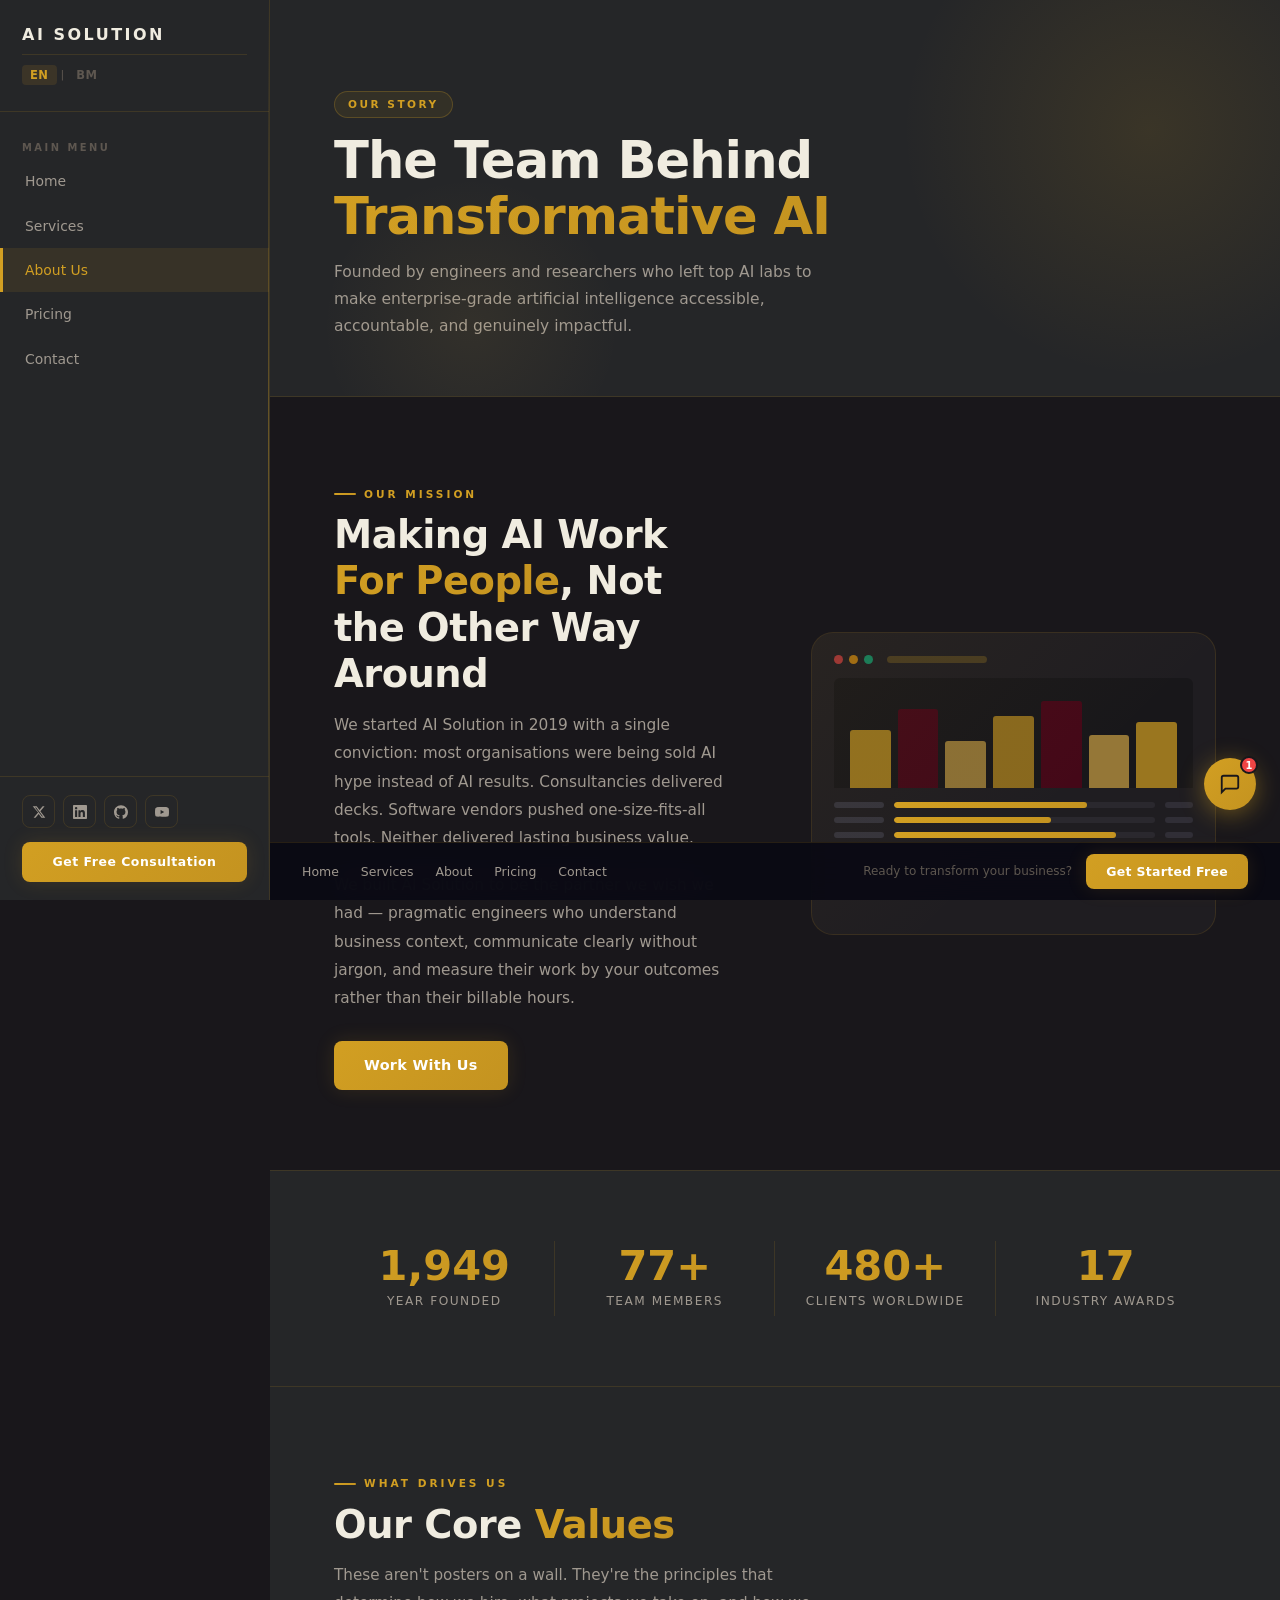
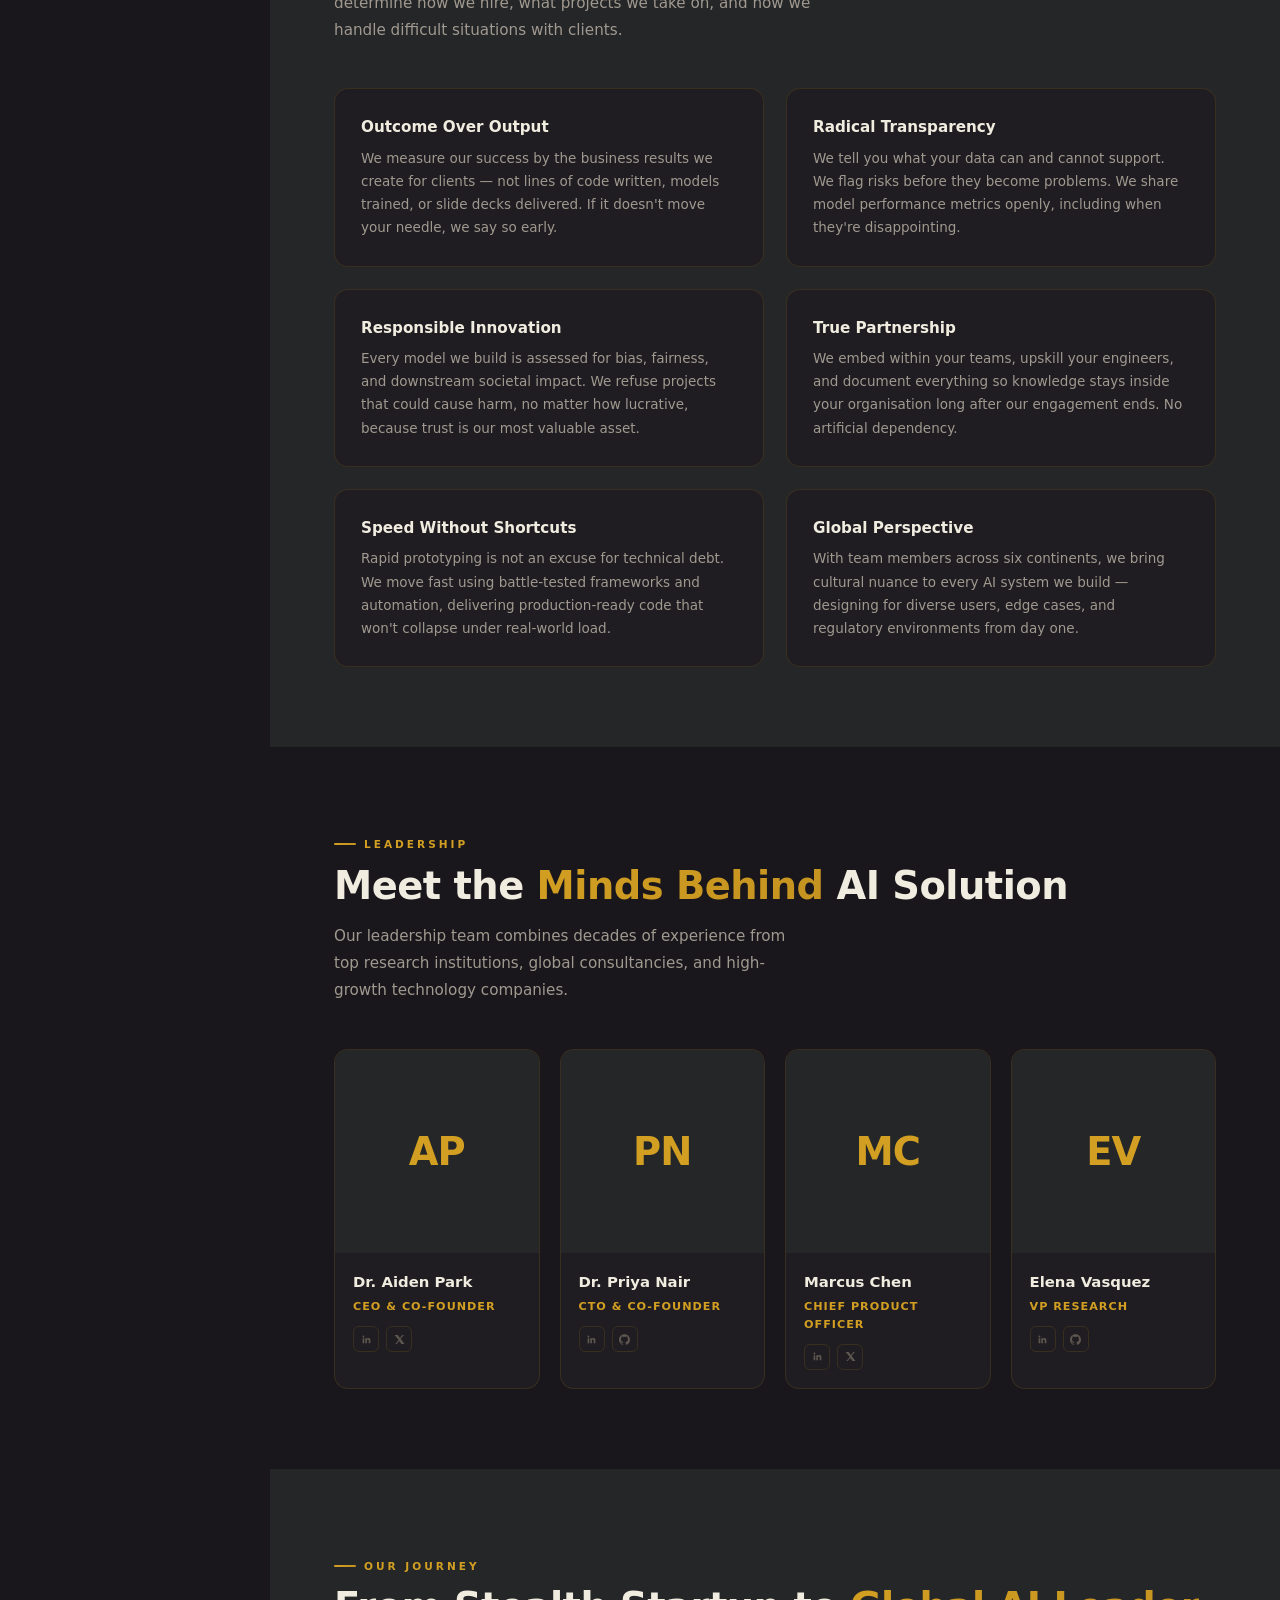
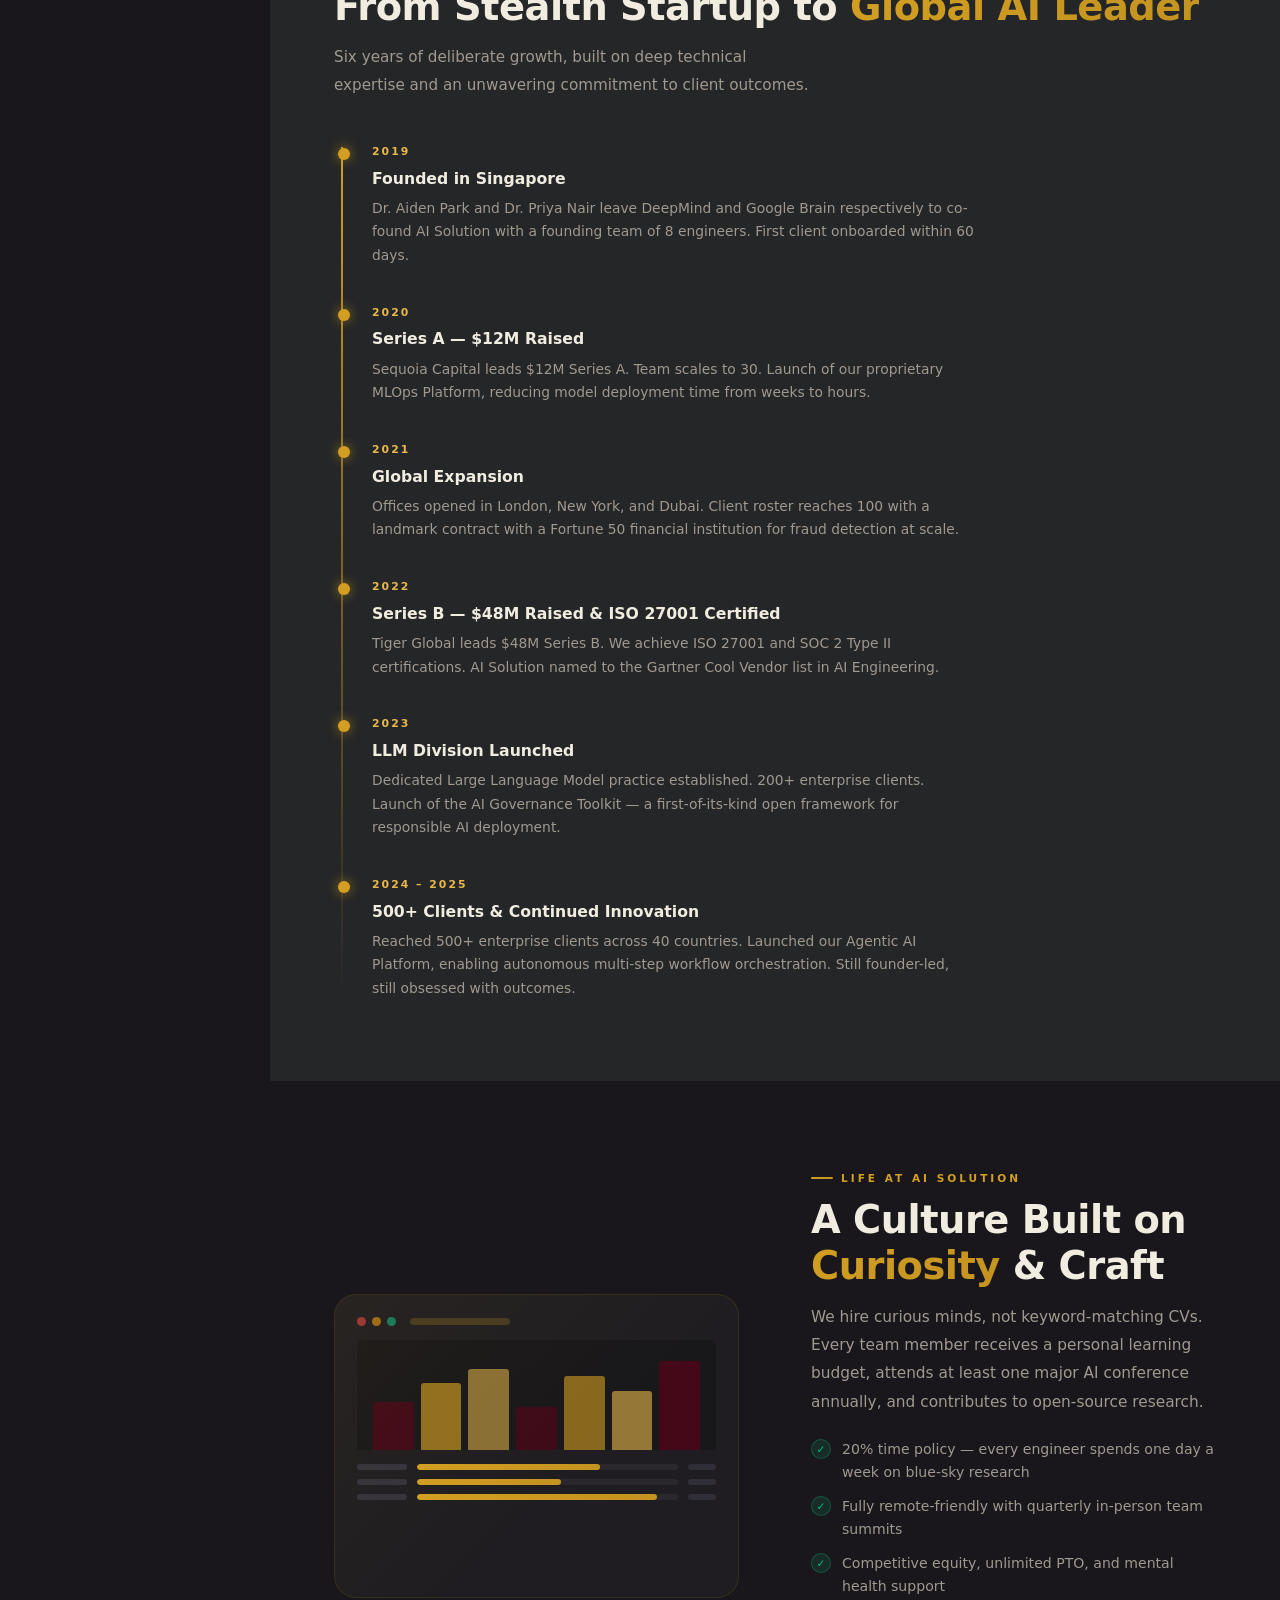
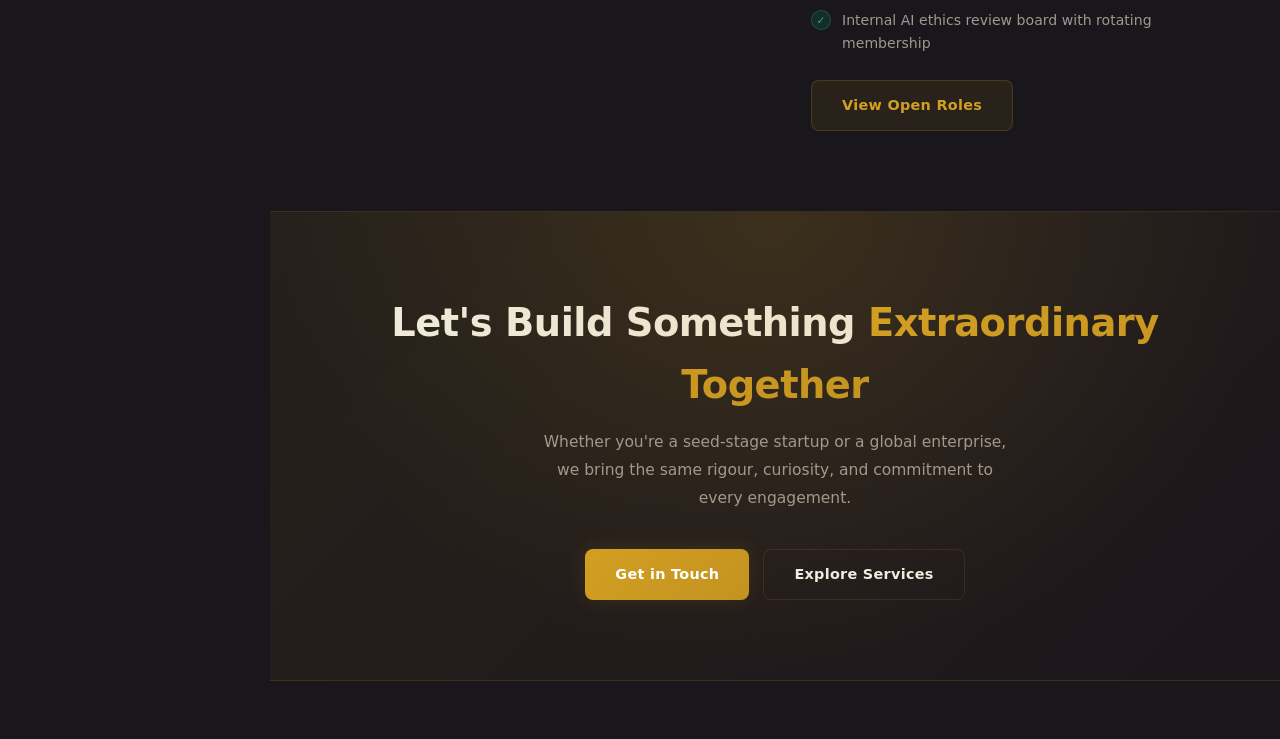
==== commit b77a2a0b: "feat(i18n): implement full EN/BM bilingual support across all 5 pages - Add js/i18n.js with complete" ====
--- a/about.html
+++ b/about.html
@@ -17,14 +17,19 @@
         <div class="logo-name">AI Solution</div>
       </div>
     </a>
+    <div class="lang-toggle">
+      <button class="lang-btn" data-lang="en">EN</button>
+      <span class="lang-sep">|</span>
+      <button class="lang-btn" data-lang="ms">BM</button>
+    </div>
   </div>
   <nav class="sidebar-nav">
     <div class="nav-group-label">Main Menu</div>
-    <a href="index.html" class="nav-link">Home</a>
-    <a href="services.html" class="nav-link">Services</a>
-    <a href="about.html" class="nav-link">About Us</a>
-    <a href="pricing.html" class="nav-link">Pricing</a>
-    <a href="contact.html" class="nav-link">Contact</a>
+    <a href="index.html" class="nav-link" data-i18n="nav.home">Home</a>
+    <a href="services.html" class="nav-link" data-i18n="nav.services">Services</a>
+    <a href="about.html" class="nav-link" data-i18n="nav.about">About Us</a>
+    <a href="pricing.html" class="nav-link" data-i18n="nav.pricing">Pricing</a>
+    <a href="contact.html" class="nav-link" data-i18n="nav.contact">Contact</a>
   </nav>
   <div class="sidebar-footer">
     <div class="social-row">
@@ -41,7 +46,7 @@
         <svg viewBox="0 0 24 24" fill="currentColor"><path d="M23.495 6.205a3.007 3.007 0 00-2.088-2.088c-1.87-.501-9.396-.501-9.396-.501s-7.507-.01-9.396.501A3.007 3.007 0 00.527 6.205a31.247 31.247 0 00-.522 5.805 31.247 31.247 0 00.522 5.783 3.007 3.007 0 002.088 2.088c1.868.502 9.396.502 9.396.502s7.506 0 9.396-.502a3.007 3.007 0 002.088-2.088 31.247 31.247 0 00.5-5.783 31.247 31.247 0 00-.5-5.805zM9.609 15.601V8.408l6.264 3.602z"/></svg>
       </a>
     </div>
-    <a href="contact.html" class="sidebar-cta">Get Free Consultation</a>
+    <a href="contact.html" class="sidebar-cta" data-i18n="nav.cta">Get Free Consultation</a>
   </div>
 </aside>
 
@@ -54,25 +59,23 @@
 
   <!-- ── PAGE HERO ── -->
   <div class="page-hero">
-    <div class="ph-label">Our Story</div>
-    <h1 class="ph-title">The Team Behind <span>Transformative AI</span></h1>
-    <p class="ph-desc">Founded by engineers and researchers who left top AI labs to make enterprise-grade artificial intelligence accessible, accountable, and genuinely impactful.</p>
+    <div class="ph-label" data-i18n="about.hero.label">Our Story</div>
+    <h1 class="ph-title" data-i18n="about.hero.title">The Team Behind <span>Transformative AI</span></h1>
+    <p class="ph-desc" data-i18n="about.hero.desc">Founded by engineers and researchers who left top AI labs to make enterprise-grade artificial intelligence accessible, accountable, and genuinely impactful.</p>
   </div>
 
   <!-- ── MISSION SECTION ── -->
   <div class="alt">
     <div class="alt-content reveal">
-      <div class="sec-label">Our Mission</div>
-      <h2 class="sec-title">Making AI Work <span>For People</span>, Not the Other Way Around</h2>
+      <div class="sec-label" data-i18n="about.mission.label">Our Mission</div>
+      <h2 class="sec-title" data-i18n="about.mission.title">Making AI Work <span>For People</span>, Not the Other Way Around</h2>
       <p style="font-size:.96rem;color:var(--text-sub);line-height:1.85;margin-bottom:18px;">
         We started AI Solution in 2019 with a single conviction: most organisations were being sold AI hype instead of AI results. Consultancies delivered decks. Software vendors pushed one-size-fits-all tools. Neither delivered lasting business value.
       </p>
       <p style="font-size:.96rem;color:var(--text-sub);line-height:1.85;margin-bottom:28px;">
         We built AI Solution to be the partner we wish we had — pragmatic engineers who understand business context, communicate clearly without jargon, and measure their work by your outcomes rather than their billable hours.
       </p>
-      <a href="contact.html" class="btn btn-pri">
-                Work With Us
-      </a>
+      <a href="contact.html" class="btn btn-pri" data-i18n="about.mission.btn">Work With Us</a>
     </div>
     <div class="alt-visual reveal d2">
       <div class="vis-mockup">
@@ -122,33 +125,33 @@
 
   <!-- ── VALUES ── -->
   <section class="sec sec-alt">
-    <div class="sec-label">What Drives Us</div>
-    <h2 class="sec-title reveal">Our Core <span>Values</span></h2>
-    <p class="sec-desc reveal d1">These aren't posters on a wall. They're the principles that determine how we hire, what projects we take on, and how we handle difficult situations with clients.</p>
+    <div class="sec-label" data-i18n="about.values.label">What Drives Us</div>
+    <h2 class="sec-title reveal" data-i18n="about.values.title">Our Core <span>Values</span></h2>
+    <p class="sec-desc reveal d1" data-i18n="about.values.desc">These aren't posters on a wall. They're the principles that determine how we hire, what projects we take on, and how we handle difficult situations with clients.</p>
 
     <div class="grid-2" style="margin-top:8px">
       <div class="val-item reveal d1">
-        <h3 class="val-title">Outcome Over Output</h3>
+        <h3 class="val-title" data-i18n="about.val.1.title">Outcome Over Output</h3>
         <p class="val-desc">We measure our success by the business results we create for clients — not lines of code written, models trained, or slide decks delivered. If it doesn't move your needle, we say so early.</p>
       </div>
       <div class="val-item reveal d2">
-        <h3 class="val-title">Radical Transparency</h3>
+        <h3 class="val-title" data-i18n="about.val.2.title">Radical Transparency</h3>
         <p class="val-desc">We tell you what your data can and cannot support. We flag risks before they become problems. We share model performance metrics openly, including when they're disappointing.</p>
       </div>
       <div class="val-item reveal d1">
-        <h3 class="val-title">Responsible Innovation</h3>
+        <h3 class="val-title" data-i18n="about.val.3.title">Responsible Innovation</h3>
         <p class="val-desc">Every model we build is assessed for bias, fairness, and downstream societal impact. We refuse projects that could cause harm, no matter how lucrative, because trust is our most valuable asset.</p>
       </div>
       <div class="val-item reveal d2">
-        <h3 class="val-title">True Partnership</h3>
+        <h3 class="val-title" data-i18n="about.val.4.title">True Partnership</h3>
         <p class="val-desc">We embed within your teams, upskill your engineers, and document everything so knowledge stays inside your organisation long after our engagement ends. No artificial dependency.</p>
       </div>
       <div class="val-item reveal d1">
-        <h3 class="val-title">Speed Without Shortcuts</h3>
+        <h3 class="val-title" data-i18n="about.val.5.title">Speed Without Shortcuts</h3>
         <p class="val-desc">Rapid prototyping is not an excuse for technical debt. We move fast using battle-tested frameworks and automation, delivering production-ready code that won't collapse under real-world load.</p>
       </div>
       <div class="val-item reveal d2">
-        <h3 class="val-title">Global Perspective</h3>
+        <h3 class="val-title" data-i18n="about.val.6.title">Global Perspective</h3>
         <p class="val-desc">With team members across six continents, we bring cultural nuance to every AI system we build — designing for diverse users, edge cases, and regulatory environments from day one.</p>
       </div>
     </div>
@@ -156,9 +159,9 @@
 
   <!-- ── TEAM ── -->
   <section class="sec">
-    <div class="sec-label">Leadership</div>
-    <h2 class="sec-title reveal">Meet the <span>Minds Behind</span> AI Solution</h2>
-    <p class="sec-desc reveal d1">Our leadership team combines decades of experience from top research institutions, global consultancies, and high-growth technology companies.</p>
+    <div class="sec-label" data-i18n="about.team.label">Leadership</div>
+    <h2 class="sec-title reveal" data-i18n="about.team.title">Meet the <span>Minds Behind</span> AI Solution</h2>
+    <p class="sec-desc reveal d1" data-i18n="about.team.desc">Our leadership team combines decades of experience from top research institutions, global consultancies, and high-growth technology companies.</p>
 
     <div class="team-grid">
       <div class="team-card reveal d1">
@@ -218,9 +221,9 @@
 
   <!-- ── TIMELINE ── -->
   <section class="sec sec-alt">
-    <div class="sec-label">Our Journey</div>
-    <h2 class="sec-title reveal">From Stealth Startup to <span>Global AI Leader</span></h2>
-    <p class="sec-desc reveal d1">Six years of deliberate growth, built on deep technical expertise and an unwavering commitment to client outcomes.</p>
+    <div class="sec-label" data-i18n="about.timeline.label">Our Journey</div>
+    <h2 class="sec-title reveal" data-i18n="about.timeline.title">From Stealth Startup to <span>Global AI Leader</span></h2>
+    <p class="sec-desc reveal d1" data-i18n="about.timeline.desc">Six years of deliberate growth, built on deep technical expertise and an unwavering commitment to client outcomes.</p>
 
     <div style="max-width:640px;margin-top:12px">
       <div class="tl reveal">
@@ -283,34 +286,30 @@
       </div>
     </div>
     <div class="alt-content reveal d2">
-      <div class="sec-label">Life at AI Solution</div>
-      <h2 class="sec-title">A Culture Built on <span>Curiosity</span> &amp; Craft</h2>
+      <div class="sec-label" data-i18n="about.culture.label">Life at AI Solution</div>
+      <h2 class="sec-title" data-i18n="about.culture.title">A Culture Built on <span>Curiosity</span> &amp; Craft</h2>
       <p style="font-size:.96rem;color:var(--text-sub);line-height:1.85;margin-bottom:22px;">
         We hire curious minds, not keyword-matching CVs. Every team member receives a personal learning budget, attends at least one major AI conference annually, and contributes to open-source research.
       </p>
       <ul class="chk-list">
-        <li>20% time policy — every engineer spends one day a week on blue-sky research</li>
-        <li>Fully remote-friendly with quarterly in-person team summits</li>
-        <li>Competitive equity, unlimited PTO, and mental health support</li>
-        <li>Internal AI ethics review board with rotating membership</li>
+        <li data-i18n="about.culture.li1">20% time policy — every engineer spends one day a week on blue-sky research</li>
+        <li data-i18n="about.culture.li2">Fully remote-friendly with quarterly in-person team summits</li>
+        <li data-i18n="about.culture.li3">Competitive equity, unlimited PTO, and mental health support</li>
+        <li data-i18n="about.culture.li4">Internal AI ethics review board with rotating membership</li>
       </ul>
       <div style="margin-top:26px">
-        <a href="contact.html" class="btn btn-ghost">
-          View Open Roles
-        </a>
+        <a href="contact.html" class="btn btn-ghost" data-i18n="about.culture.btn">View Open Roles</a>
       </div>
     </div>
   </div>
 
   <!-- ── CTA ── -->
   <div class="cta-band reveal">
-    <h2>Let's Build Something <span style="background:var(--grad);-webkit-background-clip:text;-webkit-text-fill-color:transparent;background-clip:text;">Extraordinary Together</span></h2>
-    <p>Whether you're a seed-stage startup or a global enterprise, we bring the same rigour, curiosity, and commitment to every engagement.</p>
+    <h2 data-i18n="about.cta.title">Let's Build Something <span style="background:var(--grad);-webkit-background-clip:text;-webkit-text-fill-color:transparent;background-clip:text;">Extraordinary Together</span></h2>
+    <p data-i18n="about.cta.desc">Whether you're a seed-stage startup or a global enterprise, we bring the same rigour, curiosity, and commitment to every engagement.</p>
     <div class="cta-btns">
-      <a href="contact.html" class="btn btn-pri">
-        Get in Touch
-      </a>
-      <a href="services.html" class="btn btn-sec">Explore Services</a>
+      <a href="contact.html" class="btn btn-pri" data-i18n="about.cta.btn1">Get in Touch</a>
+      <a href="services.html" class="btn btn-sec" data-i18n="about.cta.btn2">Explore Services</a>
     </div>
   </div>
 
@@ -325,9 +324,8 @@
     <a href="contact.html">Contact</a>
   </div>
   <div class="bar-right">
-    <span>Ready to transform your business?</span>
-    <a href="contact.html" class="bar-cta">
-            Get Started Free
+    <span data-i18n="bar.tagline">Ready to transform your business?</span>
+    <a href="contact.html" class="bar-cta" data-i18n="bar.btn">Get Started Free
     </a>
   </div>
 </nav>
@@ -336,6 +334,7 @@
   <svg viewBox="0 0 24 24" fill="none" stroke="currentColor" stroke-width="2.5"><polyline points="18 15 12 9 6 15"/></svg>
 </button>
 
+<script src="js/i18n.js"></script>
 <script src="js/main.js"></script>
 </body>
 </html>
--- a/css/style.css
+++ b/css/style.css
@@ -1126,3 +1126,20 @@
   .chat-widget { right: 14px; bottom: 76px; }
   .chat-panel { width: calc(100vw - 28px); }
 }
+
+/* ---- Language Toggle ---- */
+.lang-toggle {
+  display: flex; align-items: center; gap: 4px;
+  margin-top: 10px; padding-top: 10px;
+  border-top: 1px solid var(--border);
+}
+.lang-sep { color: var(--text-muted); font-size: 0.7rem; }
+.lang-btn {
+  background: none; border: none; cursor: pointer;
+  font-size: 0.72rem; font-weight: 800; letter-spacing: 0.5px;
+  color: var(--text-muted); padding: 3px 8px;
+  border-radius: 4px; font-family: inherit;
+  transition: color 0.15s, background 0.15s;
+}
+.lang-btn.active { color: var(--primary); background: rgba(210,159,34,0.12); }
+.lang-btn:hover:not(.active) { color: var(--text); }
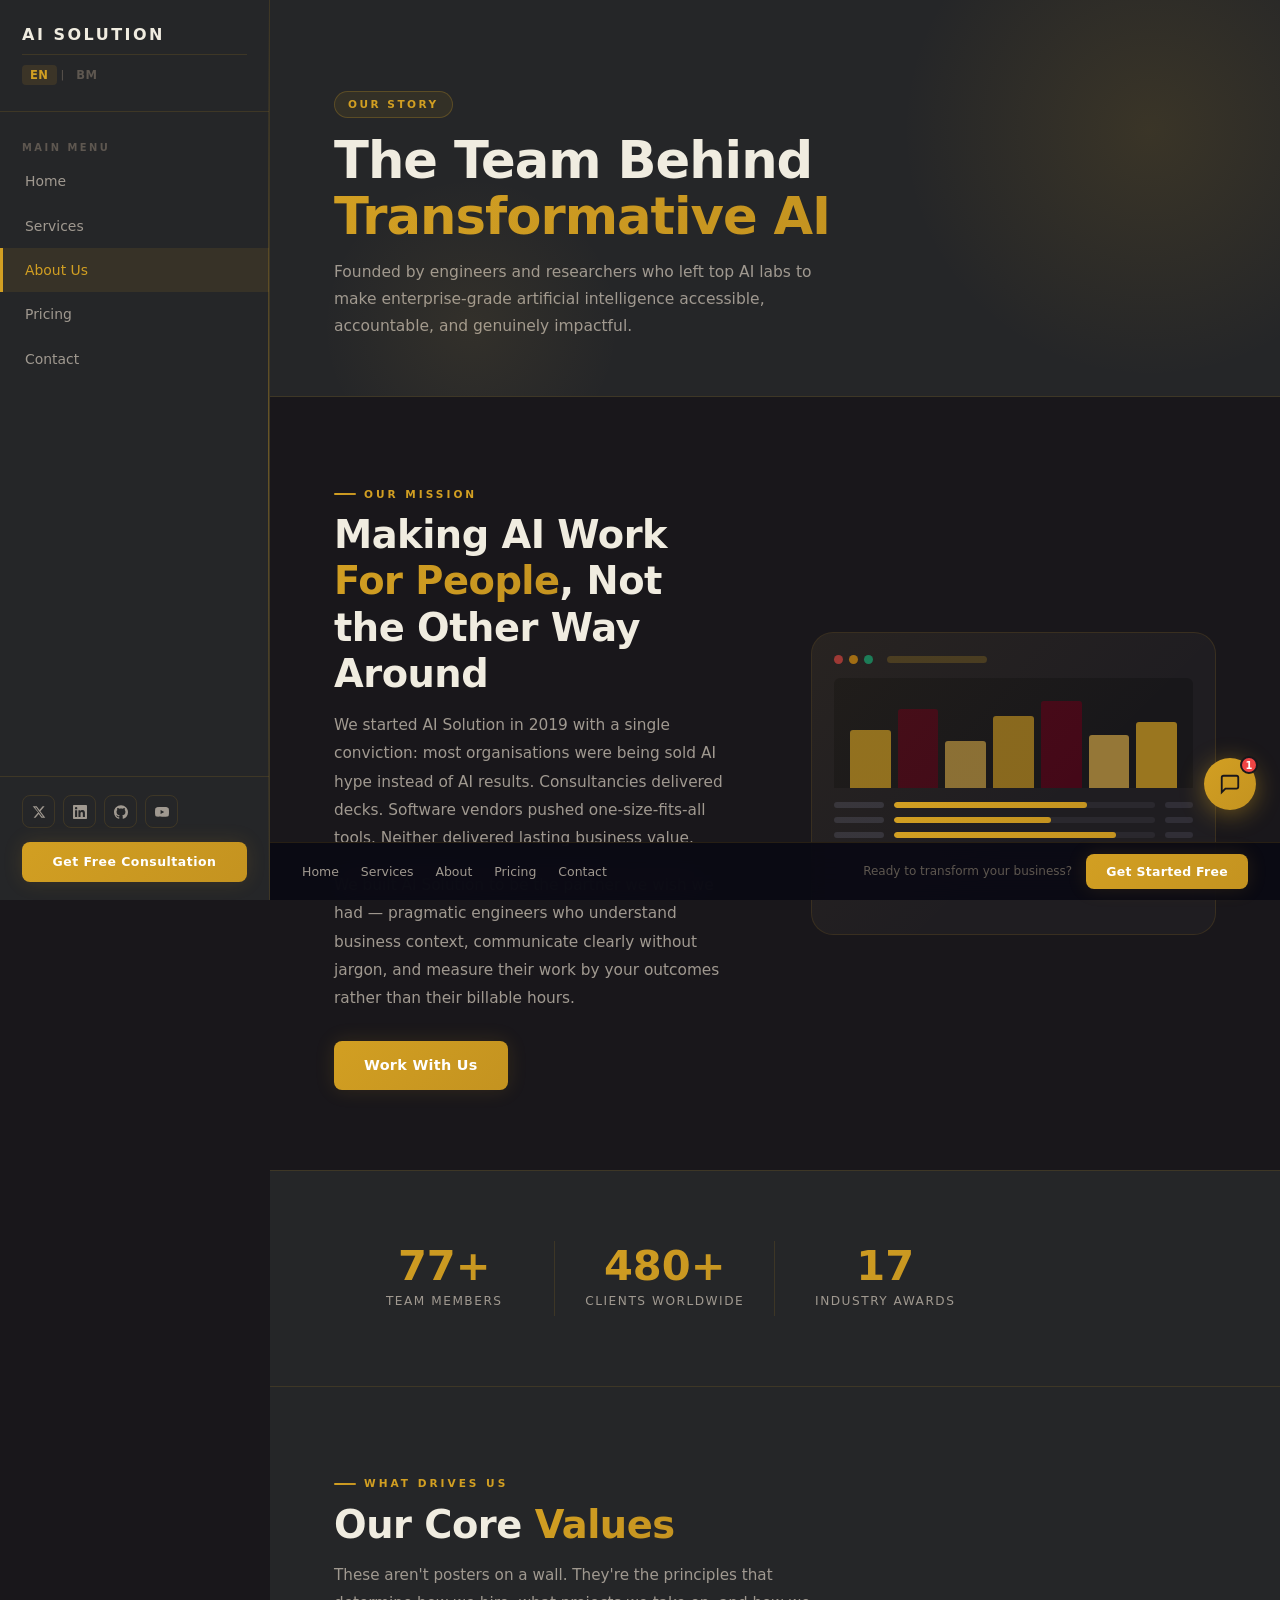
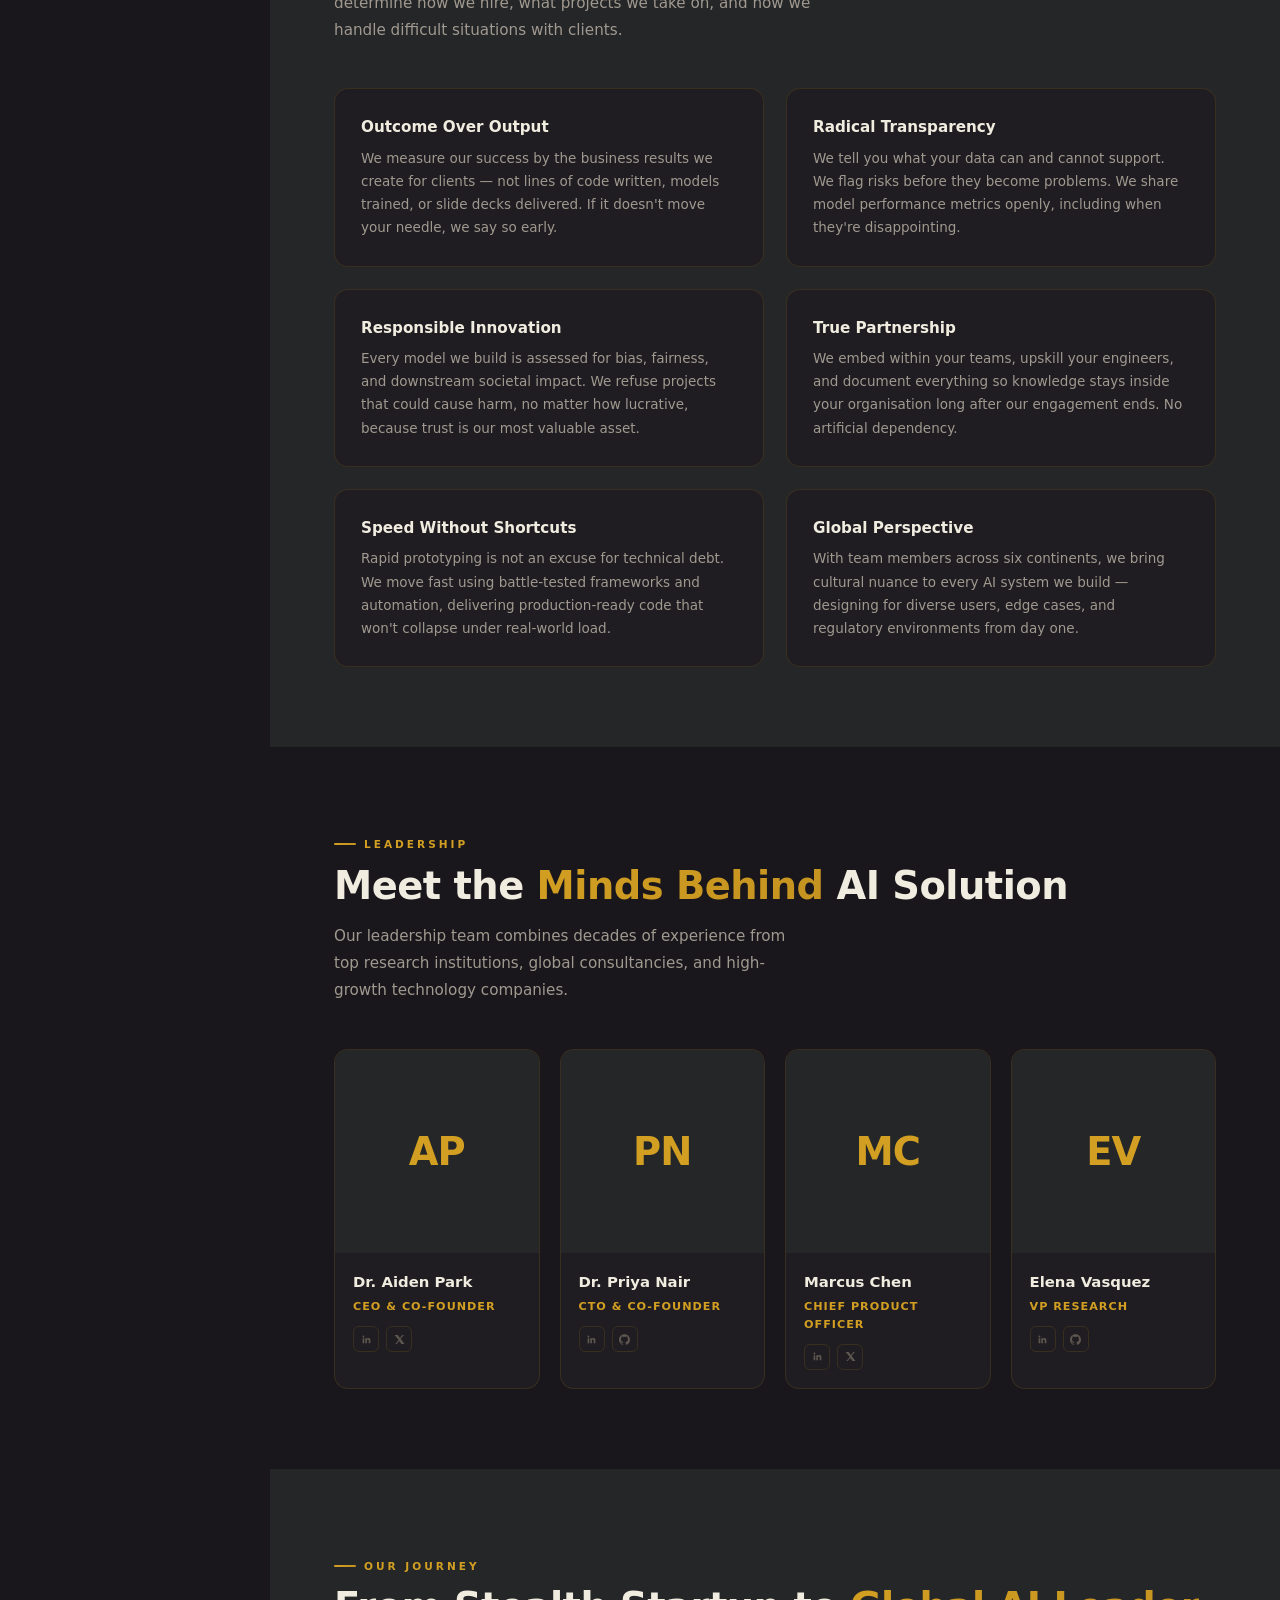
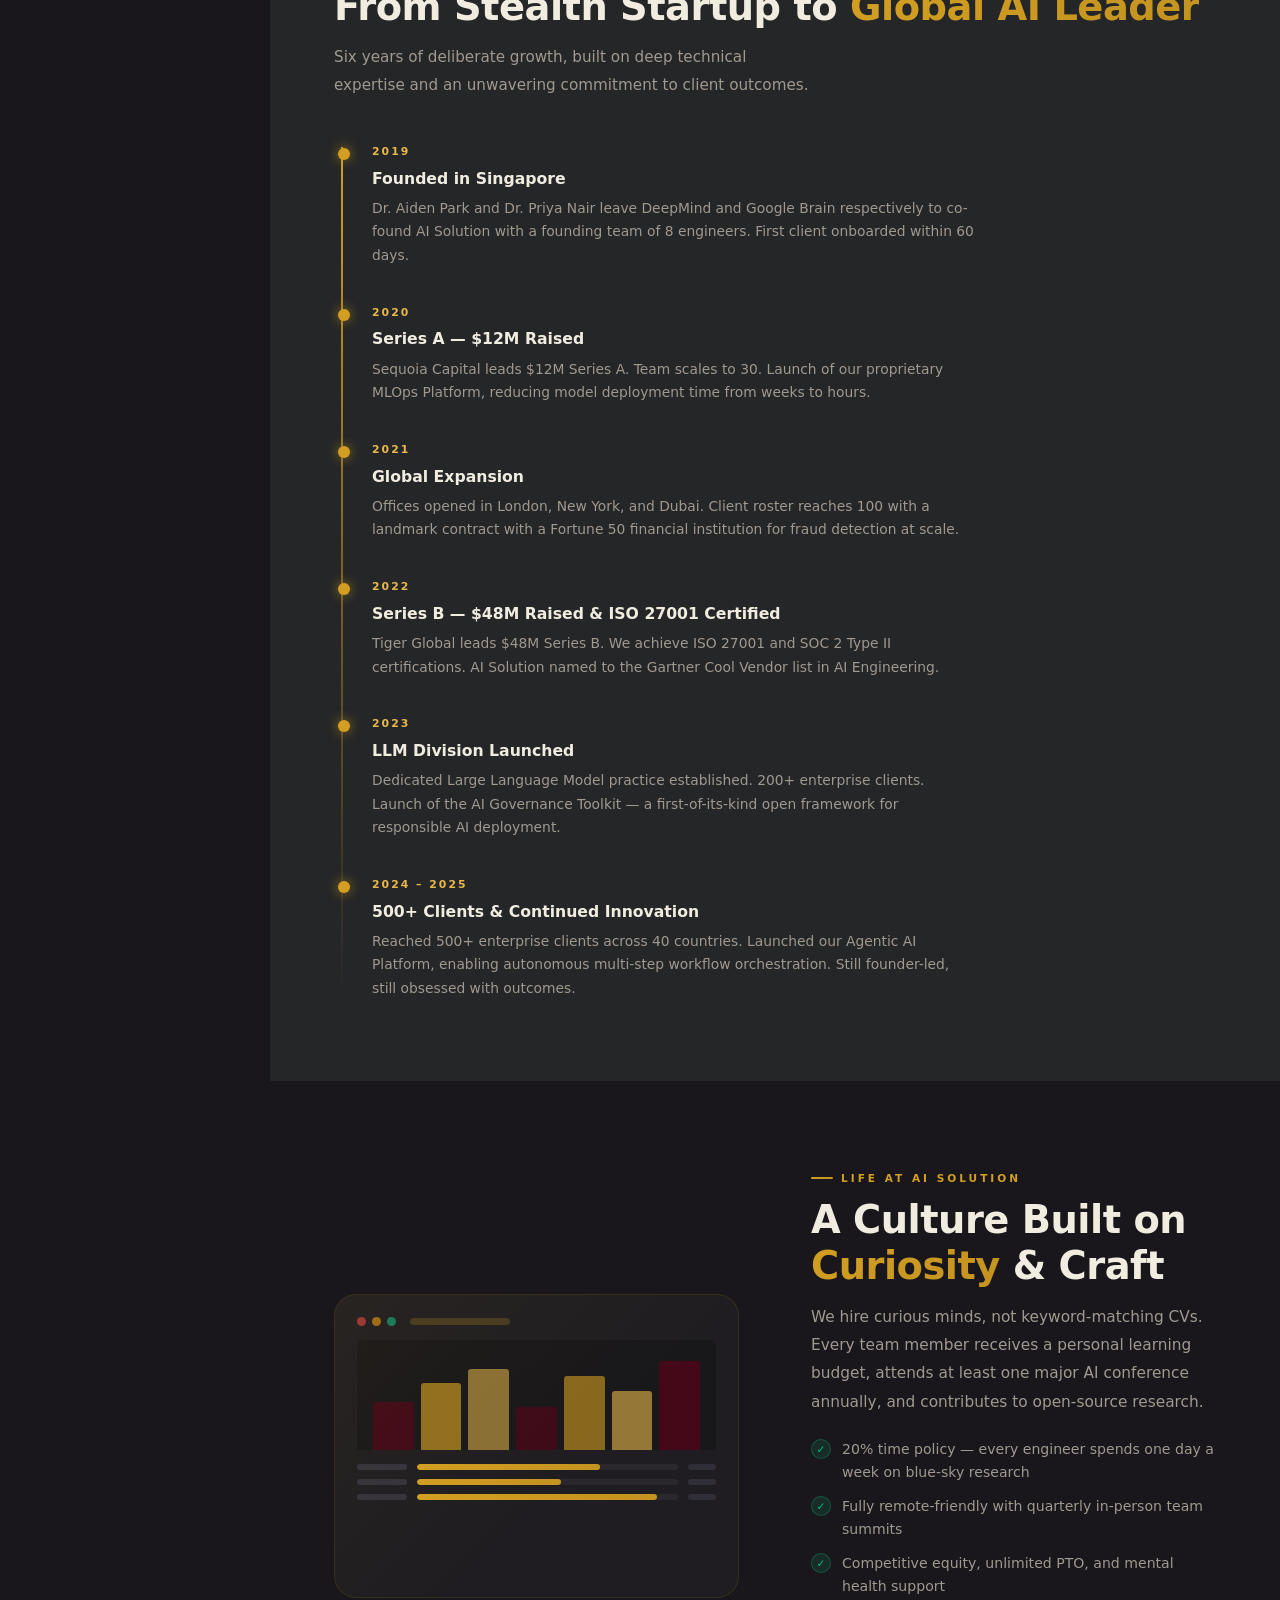
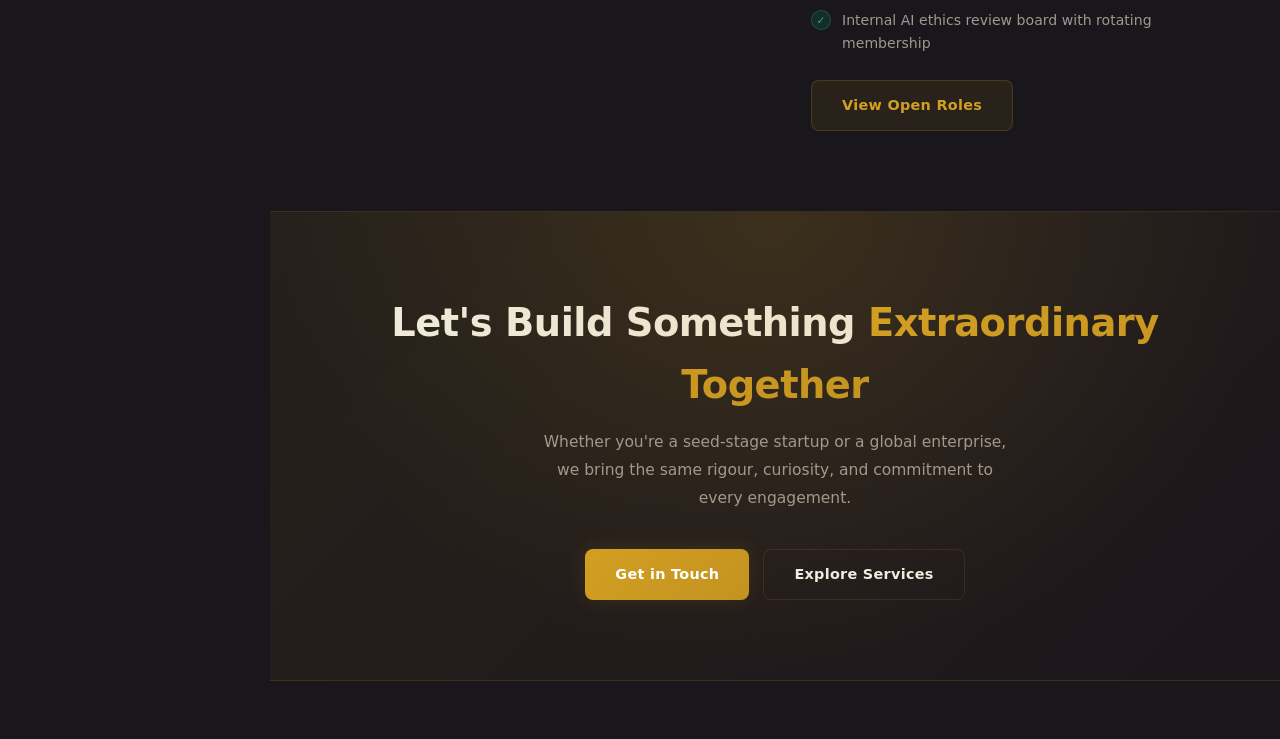
==== commit 012283cd: "feat(about): remove Year Founded stat from stats band Co-Authored-By: Claude Sonnet 4.6 <noreply@ant" ====
--- a/about.html
+++ b/about.html
@@ -104,11 +104,7 @@
   <!-- ── STATS ── -->
   <div class="stats-band">
     <div class="stats-row">
-      <div class="stat-item reveal d1">
-        <div class="stat-num"><span class="counter" data-target="2019">0</span></div>
-        <div class="stat-lbl">Year Founded</div>
-      </div>
-      <div class="stat-item reveal d2">
+<div class="stat-item reveal d2">
         <div class="stat-num"><span class="counter" data-target="80">0</span>+</div>
         <div class="stat-lbl">Team Members</div>
       </div>
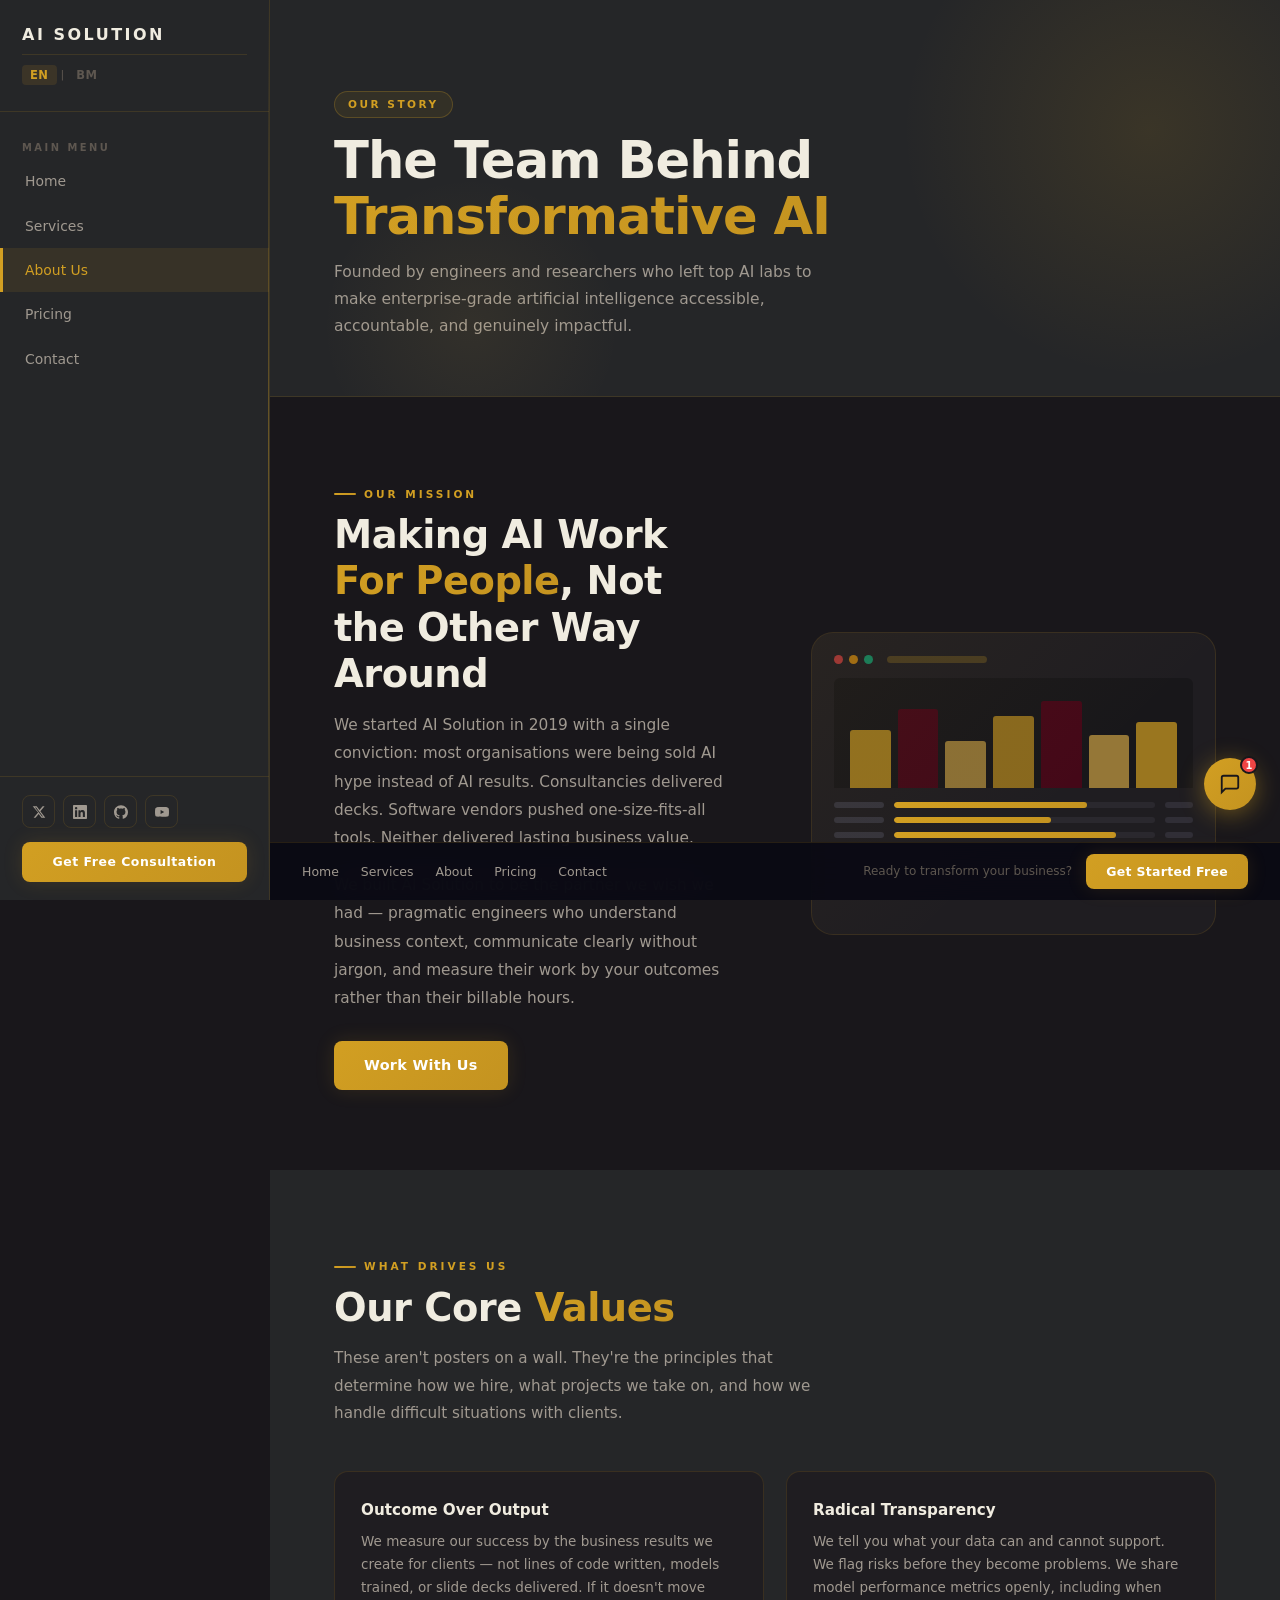
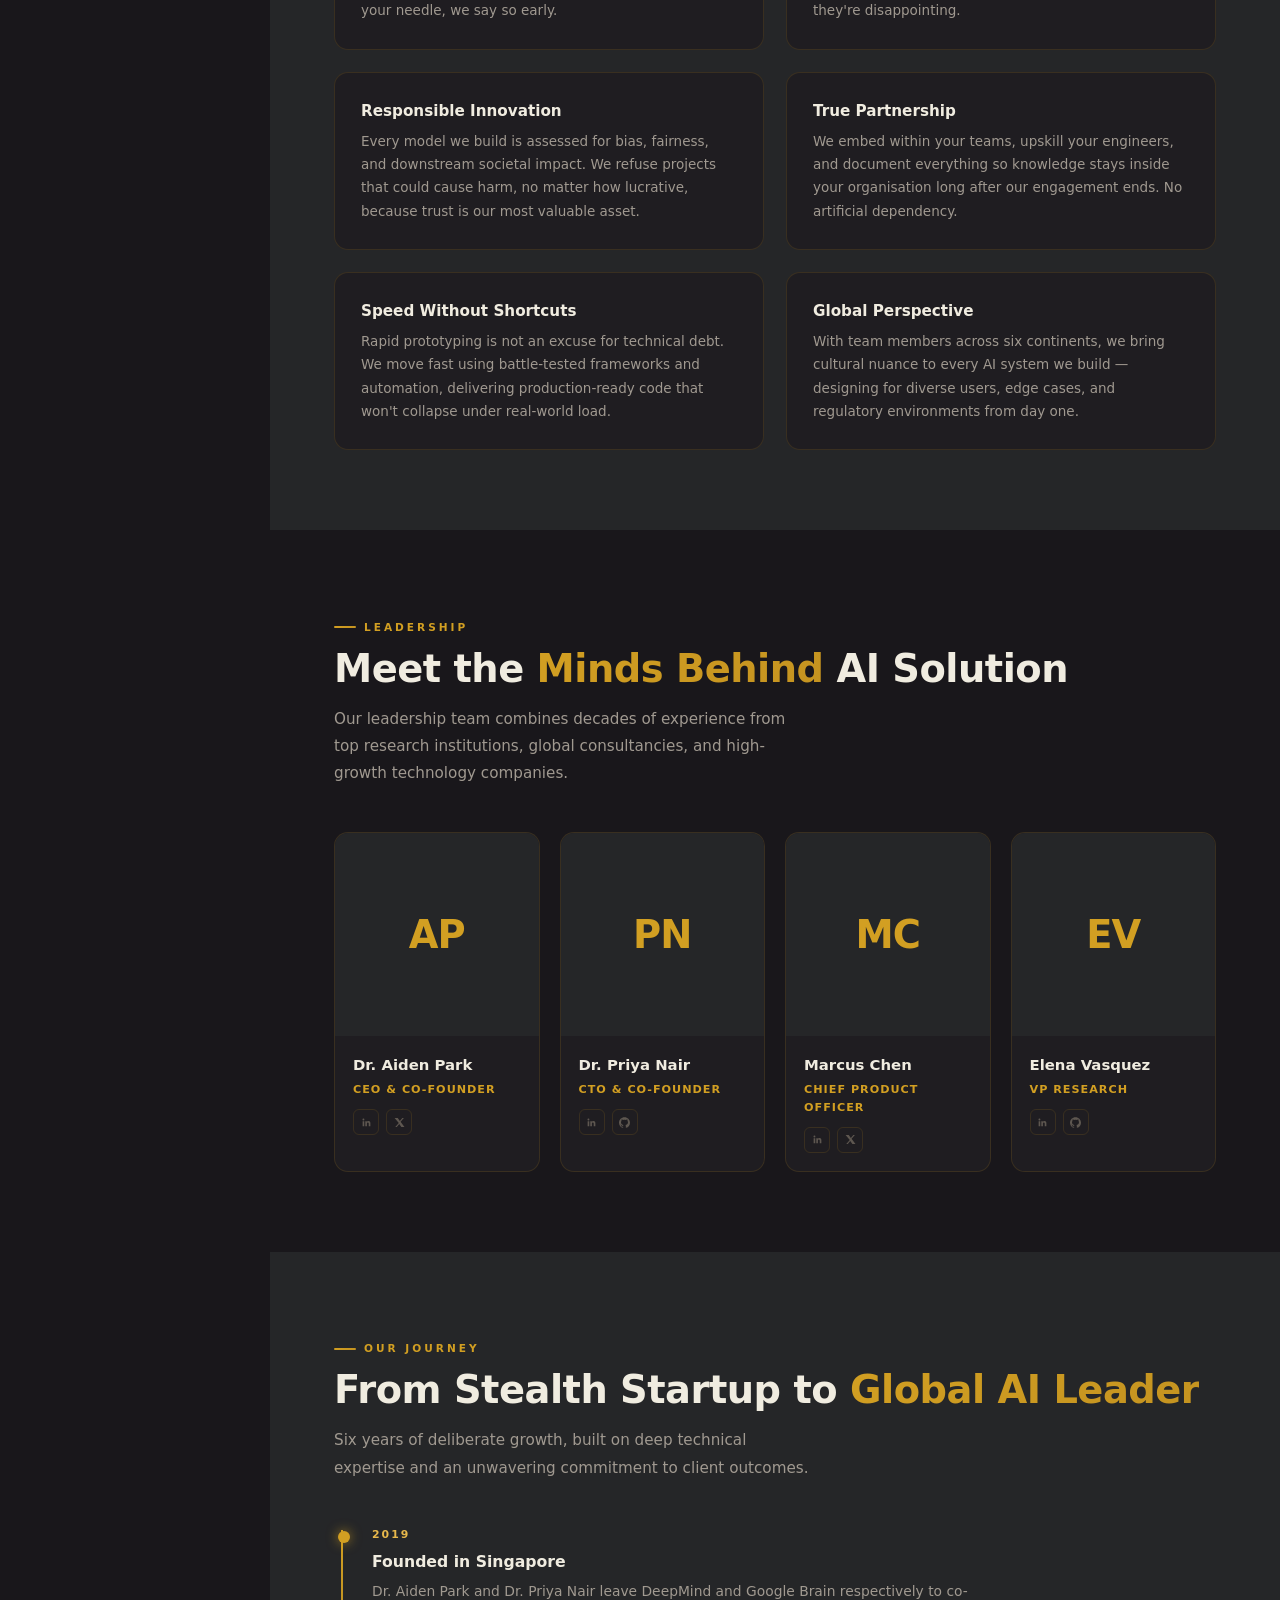
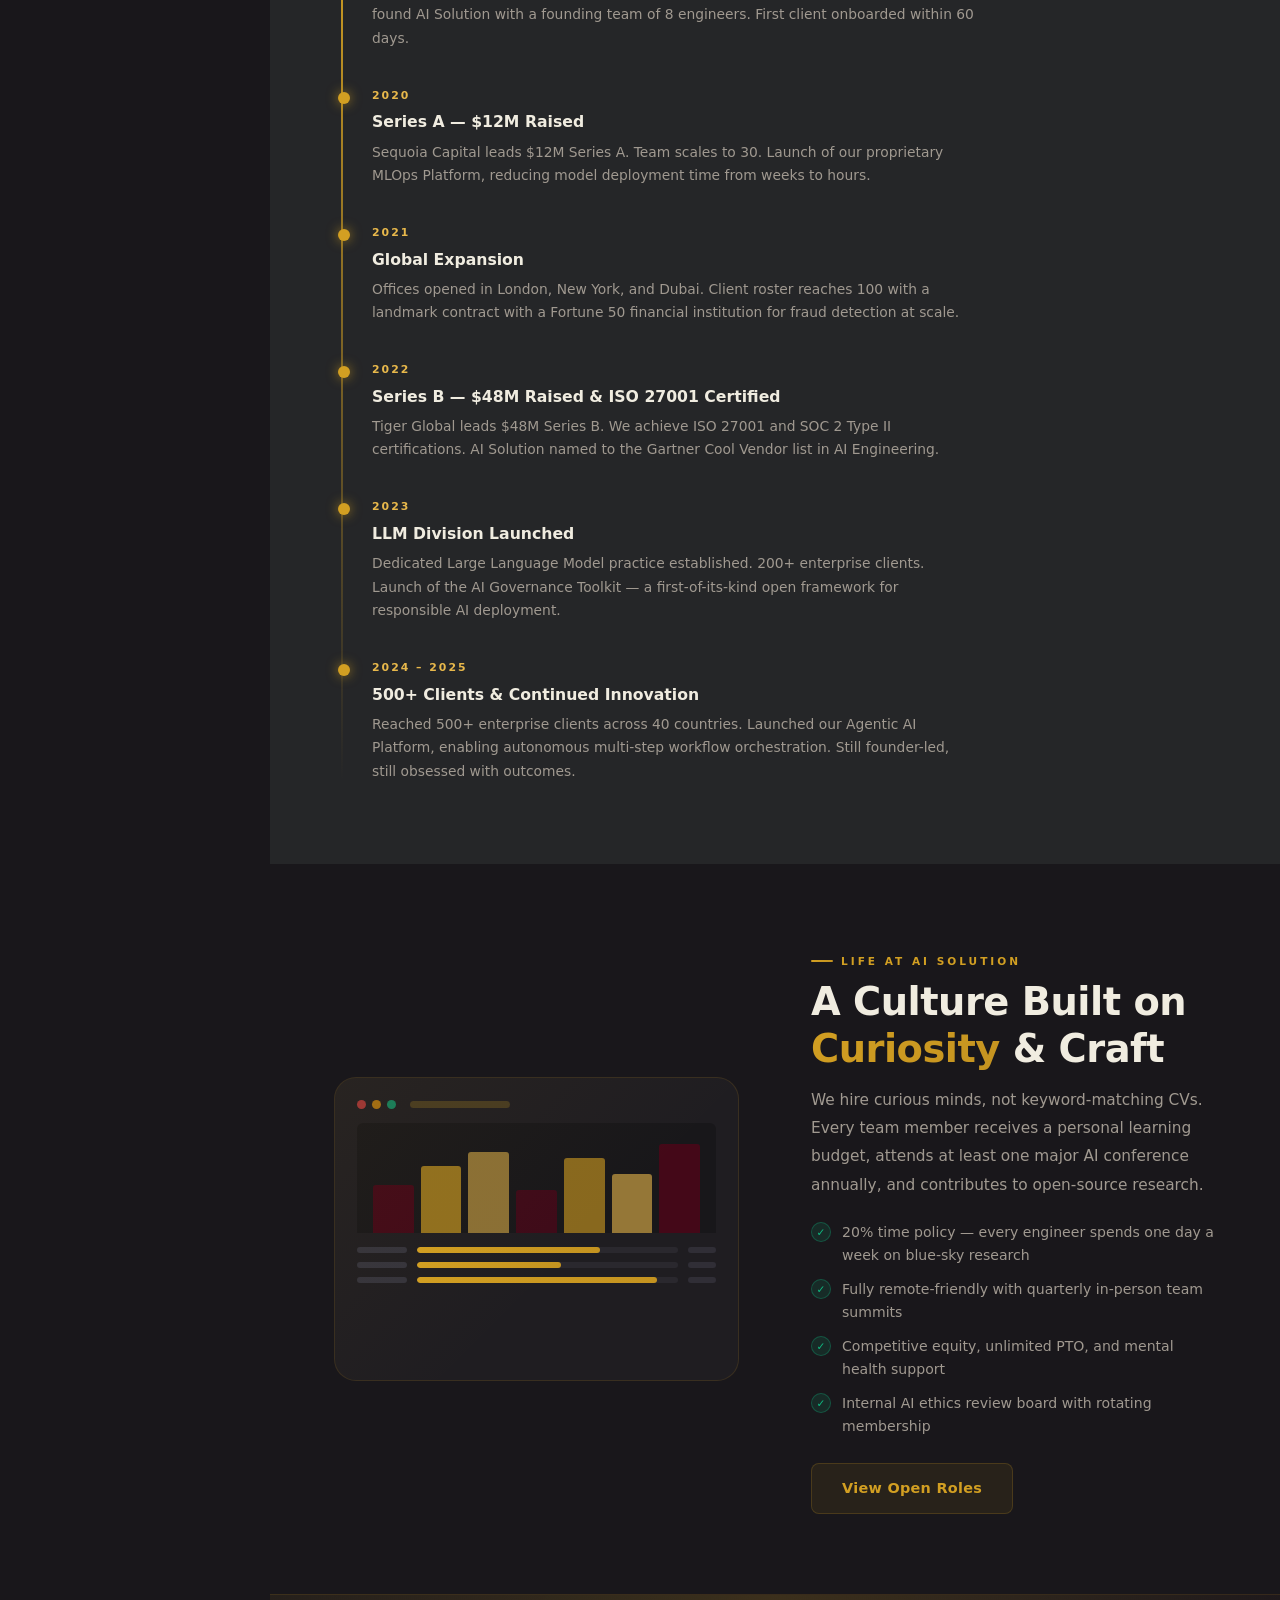
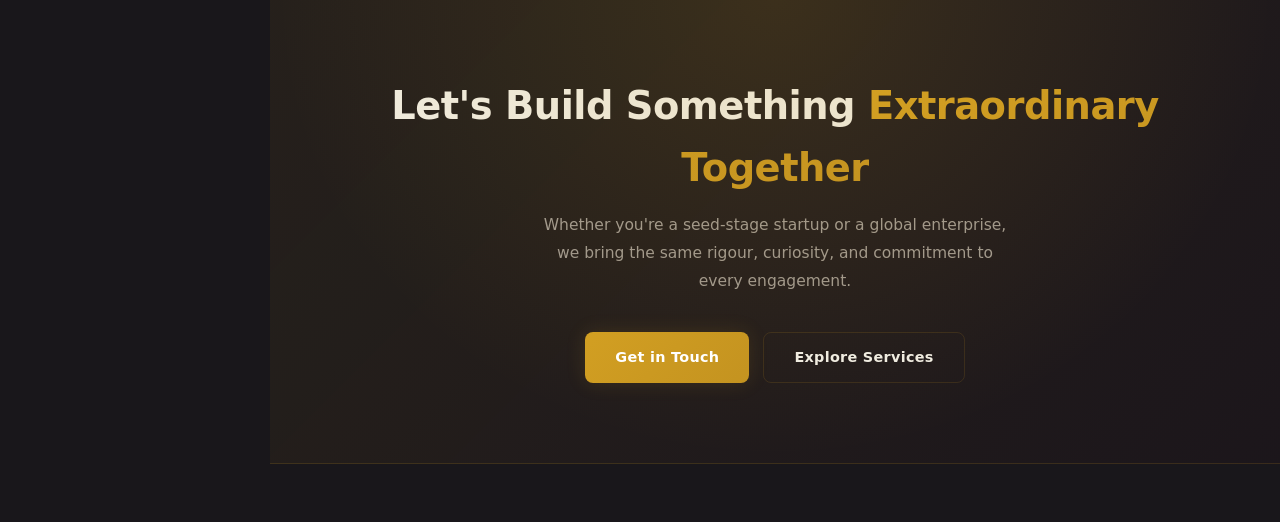
==== commit c397fe45: "feat(about): remove entire stats band section Co-Authored-By: Claude Sonnet 4.6 <noreply@anthropic.c" ====
--- a/about.html
+++ b/about.html
@@ -101,23 +101,6 @@
     </div>
   </div>
 
-  <!-- ── STATS ── -->
-  <div class="stats-band">
-    <div class="stats-row">
-<div class="stat-item reveal d2">
-        <div class="stat-num"><span class="counter" data-target="80">0</span>+</div>
-        <div class="stat-lbl">Team Members</div>
-      </div>
-      <div class="stat-item reveal d3">
-        <div class="stat-num"><span class="counter" data-target="500">0</span>+</div>
-        <div class="stat-lbl">Clients Worldwide</div>
-      </div>
-      <div class="stat-item reveal d4">
-        <div class="stat-num"><span class="counter" data-target="18">0</span></div>
-        <div class="stat-lbl">Industry Awards</div>
-      </div>
-    </div>
-  </div>
 
   <!-- ── VALUES ── -->
   <section class="sec sec-alt">
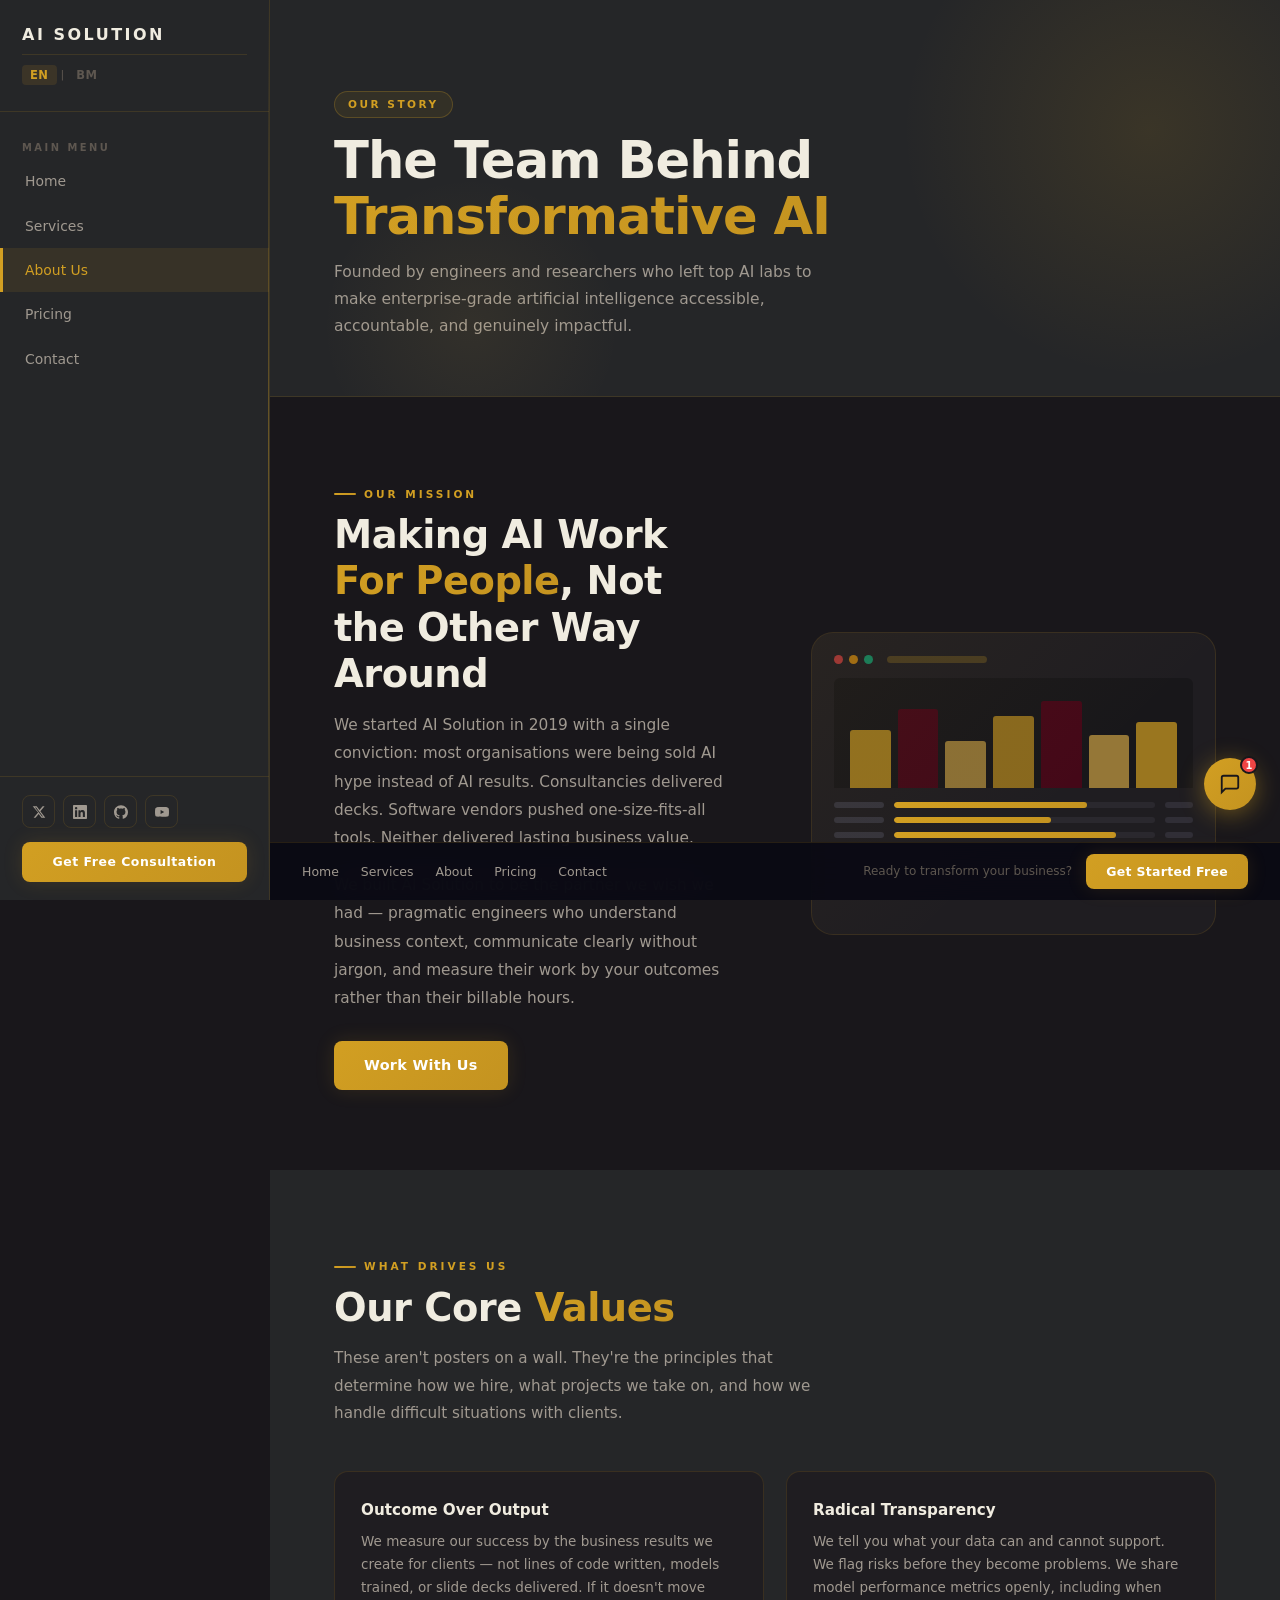
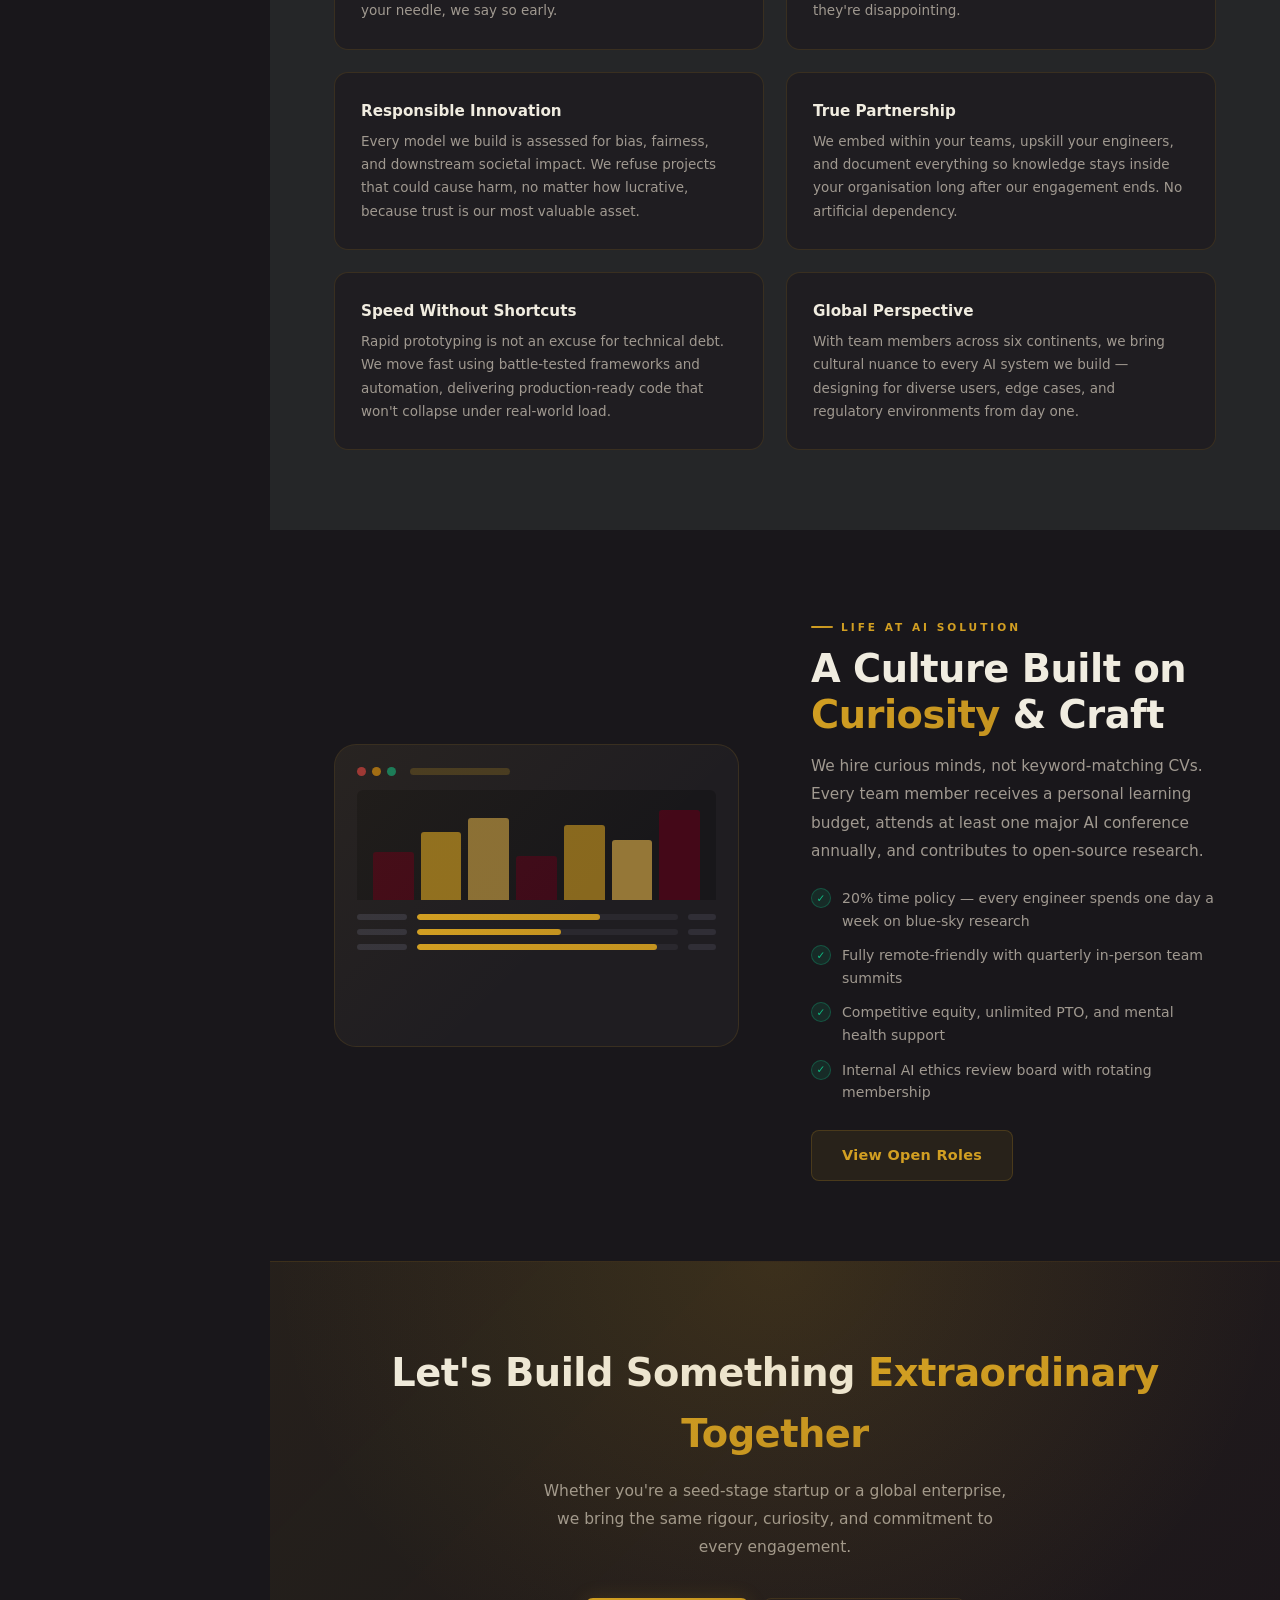
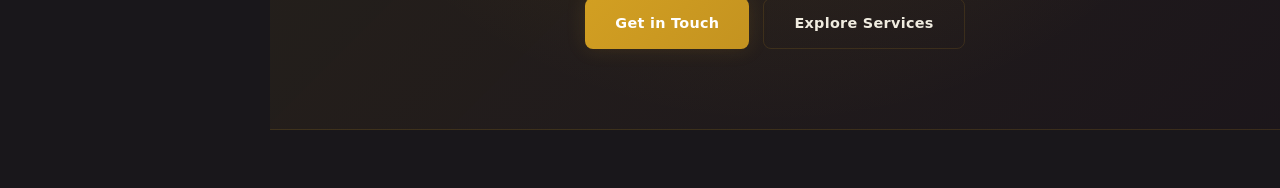
==== commit 72d133a5: "feat(about): remove Leadership and Our Journey sections Co-Authored-By: Claude Sonnet 4.6 <noreply@a" ====
--- a/about.html
+++ b/about.html
@@ -136,109 +136,6 @@
     </div>
   </section>
 
-  <!-- ── TEAM ── -->
-  <section class="sec">
-    <div class="sec-label" data-i18n="about.team.label">Leadership</div>
-    <h2 class="sec-title reveal" data-i18n="about.team.title">Meet the <span>Minds Behind</span> AI Solution</h2>
-    <p class="sec-desc reveal d1" data-i18n="about.team.desc">Our leadership team combines decades of experience from top research institutions, global consultancies, and high-growth technology companies.</p>
-
-    <div class="team-grid">
-      <div class="team-card reveal d1">
-        <div class="team-img">
-          <div class="avatar-init">AP</div>
-        </div>
-        <div class="team-info">
-          <div class="team-name">Dr. Aiden Park</div>
-          <div class="team-role">CEO &amp; Co-Founder</div>
-          <div class="team-socials">
-            <a href="#" aria-label="LinkedIn"><svg viewBox="0 0 24 24" fill="currentColor"><path d="M20.447 20.452h-3.554v-5.569c0-1.328-.027-3.037-1.852-3.037-1.853 0-2.136 1.445-2.136 2.939v5.667H9.351V9h3.414v1.561h.046c.477-.9 1.637-1.85 3.37-1.85 3.601 0 4.267 2.37 4.267 5.455v6.286zM5.337 7.433a2.062 2.062 0 01-2.063-2.065 2.064 2.064 0 112.063 2.065zm1.782 13.019H3.555V9h3.564v11.452z"/></svg></a>
-            <a href="#" aria-label="Twitter"><svg viewBox="0 0 24 24" fill="currentColor"><path d="M18.244 2.25h3.308l-7.227 8.26 8.502 11.24H16.17l-4.714-6.231-5.401 6.231H2.76l7.73-8.835L1.254 2.25H8.08l4.713 6.231z"/></svg></a>
-          </div>
-        </div>
-      </div>
-      <div class="team-card reveal d2">
-        <div class="team-img">
-          <div class="avatar-init">PN</div>
-        </div>
-        <div class="team-info">
-          <div class="team-name">Dr. Priya Nair</div>
-          <div class="team-role">CTO &amp; Co-Founder</div>
-          <div class="team-socials">
-            <a href="#" aria-label="LinkedIn"><svg viewBox="0 0 24 24" fill="currentColor"><path d="M20.447 20.452h-3.554v-5.569c0-1.328-.027-3.037-1.852-3.037-1.853 0-2.136 1.445-2.136 2.939v5.667H9.351V9h3.414v1.561h.046c.477-.9 1.637-1.85 3.37-1.85 3.601 0 4.267 2.37 4.267 5.455v6.286zM5.337 7.433a2.062 2.062 0 01-2.063-2.065 2.064 2.064 0 112.063 2.065zm1.782 13.019H3.555V9h3.564v11.452z"/></svg></a>
-            <a href="#" aria-label="GitHub"><svg viewBox="0 0 24 24" fill="currentColor"><path d="M12 .297c-6.63 0-12 5.373-12 12 0 5.303 3.438 9.8 8.205 11.385.6.113.82-.258.82-.577 0-.285-.01-1.04-.015-2.04-3.338.724-4.042-1.61-4.042-1.61C4.422 18.07 3.633 17.7 3.633 17.7c-1.087-.744.084-.729.084-.729 1.205.084 1.838 1.236 1.838 1.236 1.07 1.835 2.809 1.305 3.495.998.108-.776.417-1.305.76-1.605-2.665-.3-5.466-1.332-5.466-5.93 0-1.31.465-2.38 1.235-3.22-.135-.303-.54-1.523.105-3.176 0 0 1.005-.322 3.3 1.23.96-.267 1.98-.399 3-.405 1.02.006 2.04.138 3 .405 2.28-1.552 3.285-1.23 3.285-1.23.645 1.653.24 2.873.12 3.176.765.84 1.23 1.91 1.23 3.22 0 4.61-2.805 5.625-5.475 5.92.42.36.81 1.096.81 2.22 0 1.606-.015 2.896-.015 3.286 0 .315.21.69.825.57C20.565 22.092 24 17.592 24 12.297c0-6.627-5.373-12-12-12"/></svg></a>
-          </div>
-        </div>
-      </div>
-      <div class="team-card reveal d3">
-        <div class="team-img">
-          <div class="avatar-init">MC</div>
-        </div>
-        <div class="team-info">
-          <div class="team-name">Marcus Chen</div>
-          <div class="team-role">Chief Product Officer</div>
-          <div class="team-socials">
-            <a href="#" aria-label="LinkedIn"><svg viewBox="0 0 24 24" fill="currentColor"><path d="M20.447 20.452h-3.554v-5.569c0-1.328-.027-3.037-1.852-3.037-1.853 0-2.136 1.445-2.136 2.939v5.667H9.351V9h3.414v1.561h.046c.477-.9 1.637-1.85 3.37-1.85 3.601 0 4.267 2.37 4.267 5.455v6.286zM5.337 7.433a2.062 2.062 0 01-2.063-2.065 2.064 2.064 0 112.063 2.065zm1.782 13.019H3.555V9h3.564v11.452z"/></svg></a>
-            <a href="#" aria-label="Twitter"><svg viewBox="0 0 24 24" fill="currentColor"><path d="M18.244 2.25h3.308l-7.227 8.26 8.502 11.24H16.17l-4.714-6.231-5.401 6.231H2.76l7.73-8.835L1.254 2.25H8.08l4.713 6.231z"/></svg></a>
-          </div>
-        </div>
-      </div>
-      <div class="team-card reveal d4">
-        <div class="team-img">
-          <div class="avatar-init">EV</div>
-        </div>
-        <div class="team-info">
-          <div class="team-name">Elena Vasquez</div>
-          <div class="team-role">VP Research</div>
-          <div class="team-socials">
-            <a href="#" aria-label="LinkedIn"><svg viewBox="0 0 24 24" fill="currentColor"><path d="M20.447 20.452h-3.554v-5.569c0-1.328-.027-3.037-1.852-3.037-1.853 0-2.136 1.445-2.136 2.939v5.667H9.351V9h3.414v1.561h.046c.477-.9 1.637-1.85 3.37-1.85 3.601 0 4.267 2.37 4.267 5.455v6.286zM5.337 7.433a2.062 2.062 0 01-2.063-2.065 2.064 2.064 0 112.063 2.065zm1.782 13.019H3.555V9h3.564v11.452z"/></svg></a>
-            <a href="#" aria-label="GitHub"><svg viewBox="0 0 24 24" fill="currentColor"><path d="M12 .297c-6.63 0-12 5.373-12 12 0 5.303 3.438 9.8 8.205 11.385.6.113.82-.258.82-.577 0-.285-.01-1.04-.015-2.04-3.338.724-4.042-1.61-4.042-1.61C4.422 18.07 3.633 17.7 3.633 17.7c-1.087-.744.084-.729.084-.729 1.205.084 1.838 1.236 1.838 1.236 1.07 1.835 2.809 1.305 3.495.998.108-.776.417-1.305.76-1.605-2.665-.3-5.466-1.332-5.466-5.93 0-1.31.465-2.38 1.235-3.22-.135-.303-.54-1.523.105-3.176 0 0 1.005-.322 3.3 1.23.96-.267 1.98-.399 3-.405 1.02.006 2.04.138 3 .405 2.28-1.552 3.285-1.23 3.285-1.23.645 1.653.24 2.873.12 3.176.765.84 1.23 1.91 1.23 3.22 0 4.61-2.805 5.625-5.475 5.92.42.36.81 1.096.81 2.22 0 1.606-.015 2.896-.015 3.286 0 .315.21.69.825.57C20.565 22.092 24 17.592 24 12.297c0-6.627-5.373-12-12-12"/></svg></a>
-          </div>
-        </div>
-      </div>
-    </div>
-  </section>
-
-  <!-- ── TIMELINE ── -->
-  <section class="sec sec-alt">
-    <div class="sec-label" data-i18n="about.timeline.label">Our Journey</div>
-    <h2 class="sec-title reveal" data-i18n="about.timeline.title">From Stealth Startup to <span>Global AI Leader</span></h2>
-    <p class="sec-desc reveal d1" data-i18n="about.timeline.desc">Six years of deliberate growth, built on deep technical expertise and an unwavering commitment to client outcomes.</p>
-
-    <div style="max-width:640px;margin-top:12px">
-      <div class="tl reveal">
-        <div class="tl-item">
-          <div class="tl-year">2019</div>
-          <div class="tl-title">Founded in Singapore</div>
-          <div class="tl-desc">Dr. Aiden Park and Dr. Priya Nair leave DeepMind and Google Brain respectively to co-found AI Solution with a founding team of 8 engineers. First client onboarded within 60 days.</div>
-        </div>
-        <div class="tl-item">
-          <div class="tl-year">2020</div>
-          <div class="tl-title">Series A — $12M Raised</div>
-          <div class="tl-desc">Sequoia Capital leads $12M Series A. Team scales to 30. Launch of our proprietary MLOps Platform, reducing model deployment time from weeks to hours.</div>
-        </div>
-        <div class="tl-item">
-          <div class="tl-year">2021</div>
-          <div class="tl-title">Global Expansion</div>
-          <div class="tl-desc">Offices opened in London, New York, and Dubai. Client roster reaches 100 with a landmark contract with a Fortune 50 financial institution for fraud detection at scale.</div>
-        </div>
-        <div class="tl-item">
-          <div class="tl-year">2022</div>
-          <div class="tl-title">Series B — $48M Raised &amp; ISO 27001 Certified</div>
-          <div class="tl-desc">Tiger Global leads $48M Series B. We achieve ISO 27001 and SOC 2 Type II certifications. AI Solution named to the Gartner Cool Vendor list in AI Engineering.</div>
-        </div>
-        <div class="tl-item">
-          <div class="tl-year">2023</div>
-          <div class="tl-title">LLM Division Launched</div>
-          <div class="tl-desc">Dedicated Large Language Model practice established. 200+ enterprise clients. Launch of the AI Governance Toolkit — a first-of-its-kind open framework for responsible AI deployment.</div>
-        </div>
-        <div class="tl-item" style="padding-bottom:0">
-          <div class="tl-year">2024 – 2025</div>
-          <div class="tl-title">500+ Clients &amp; Continued Innovation</div>
-          <div class="tl-desc">Reached 500+ enterprise clients across 40 countries. Launched our Agentic AI Platform, enabling autonomous multi-step workflow orchestration. Still founder-led, still obsessed with outcomes.</div>
-        </div>
-      </div>
-    </div>
-  </section>
 
   <!-- ── ALT: CULTURE ── -->
   <div class="alt">
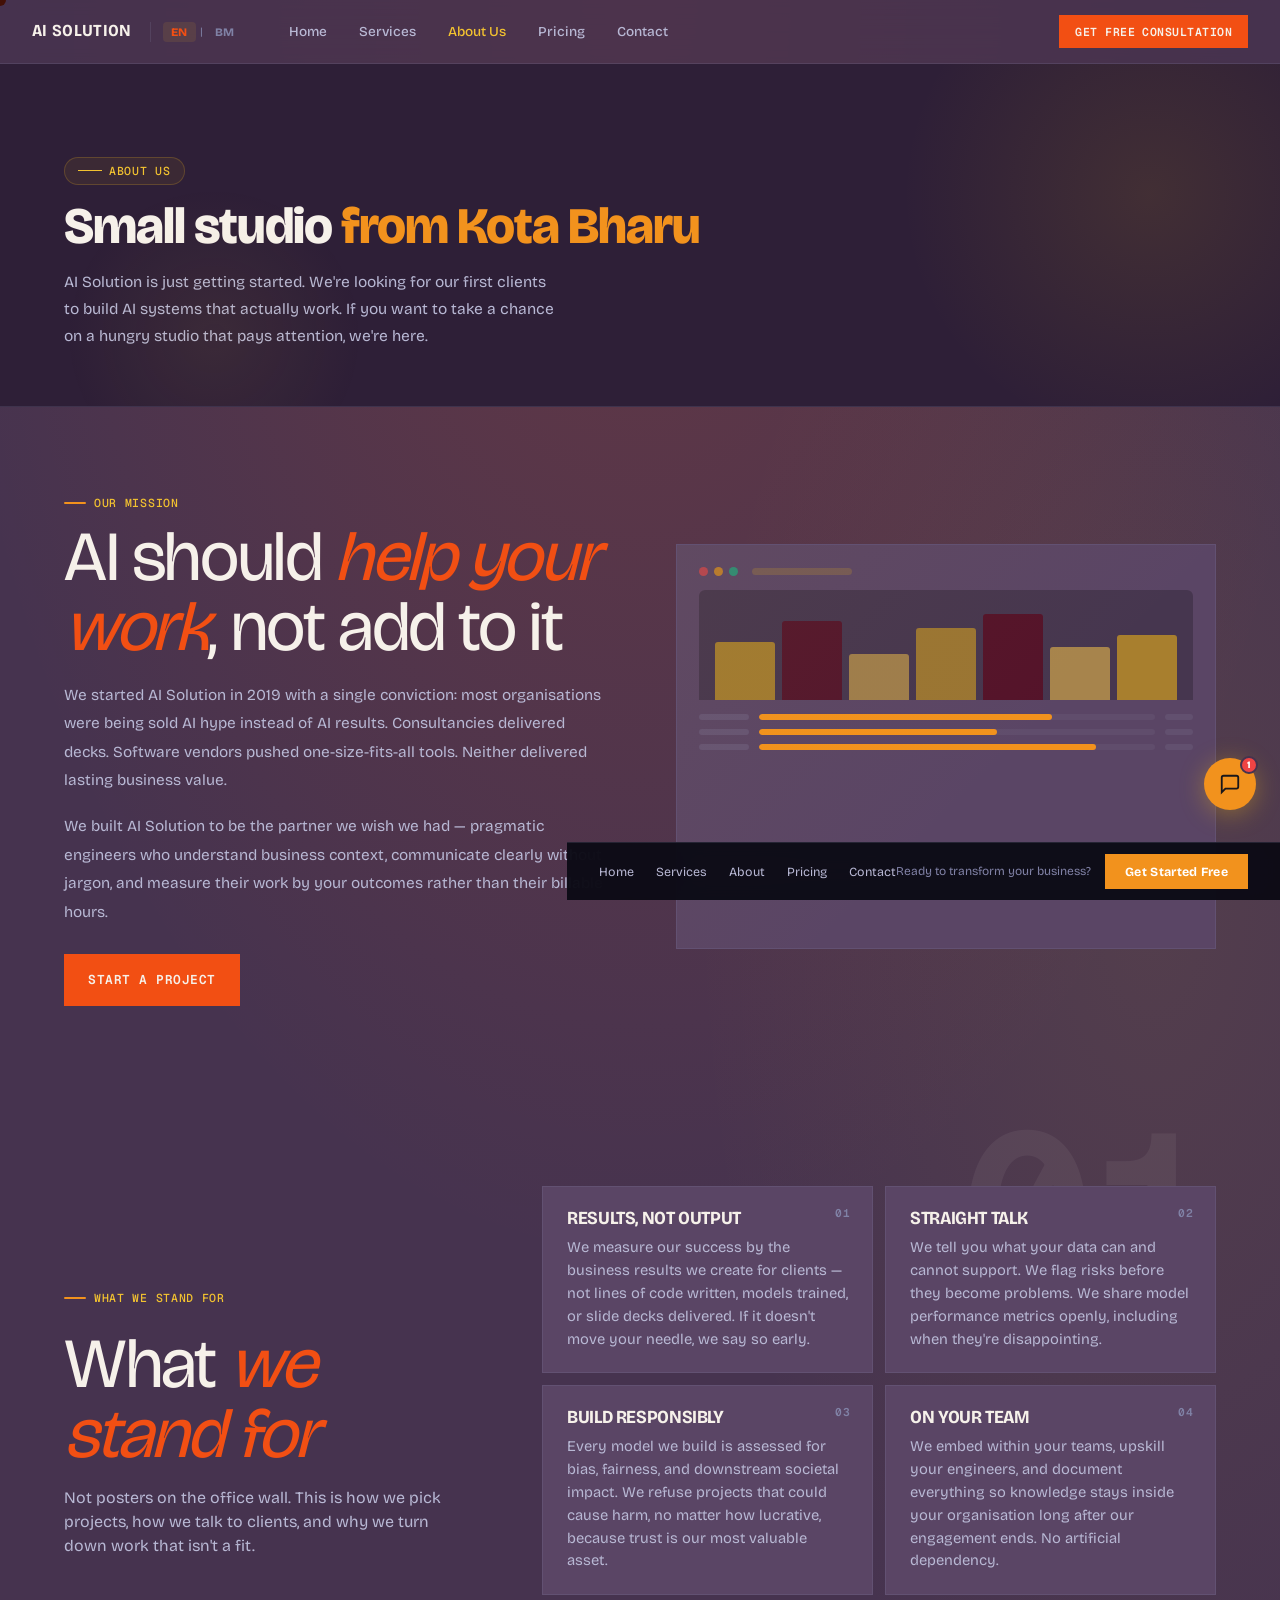
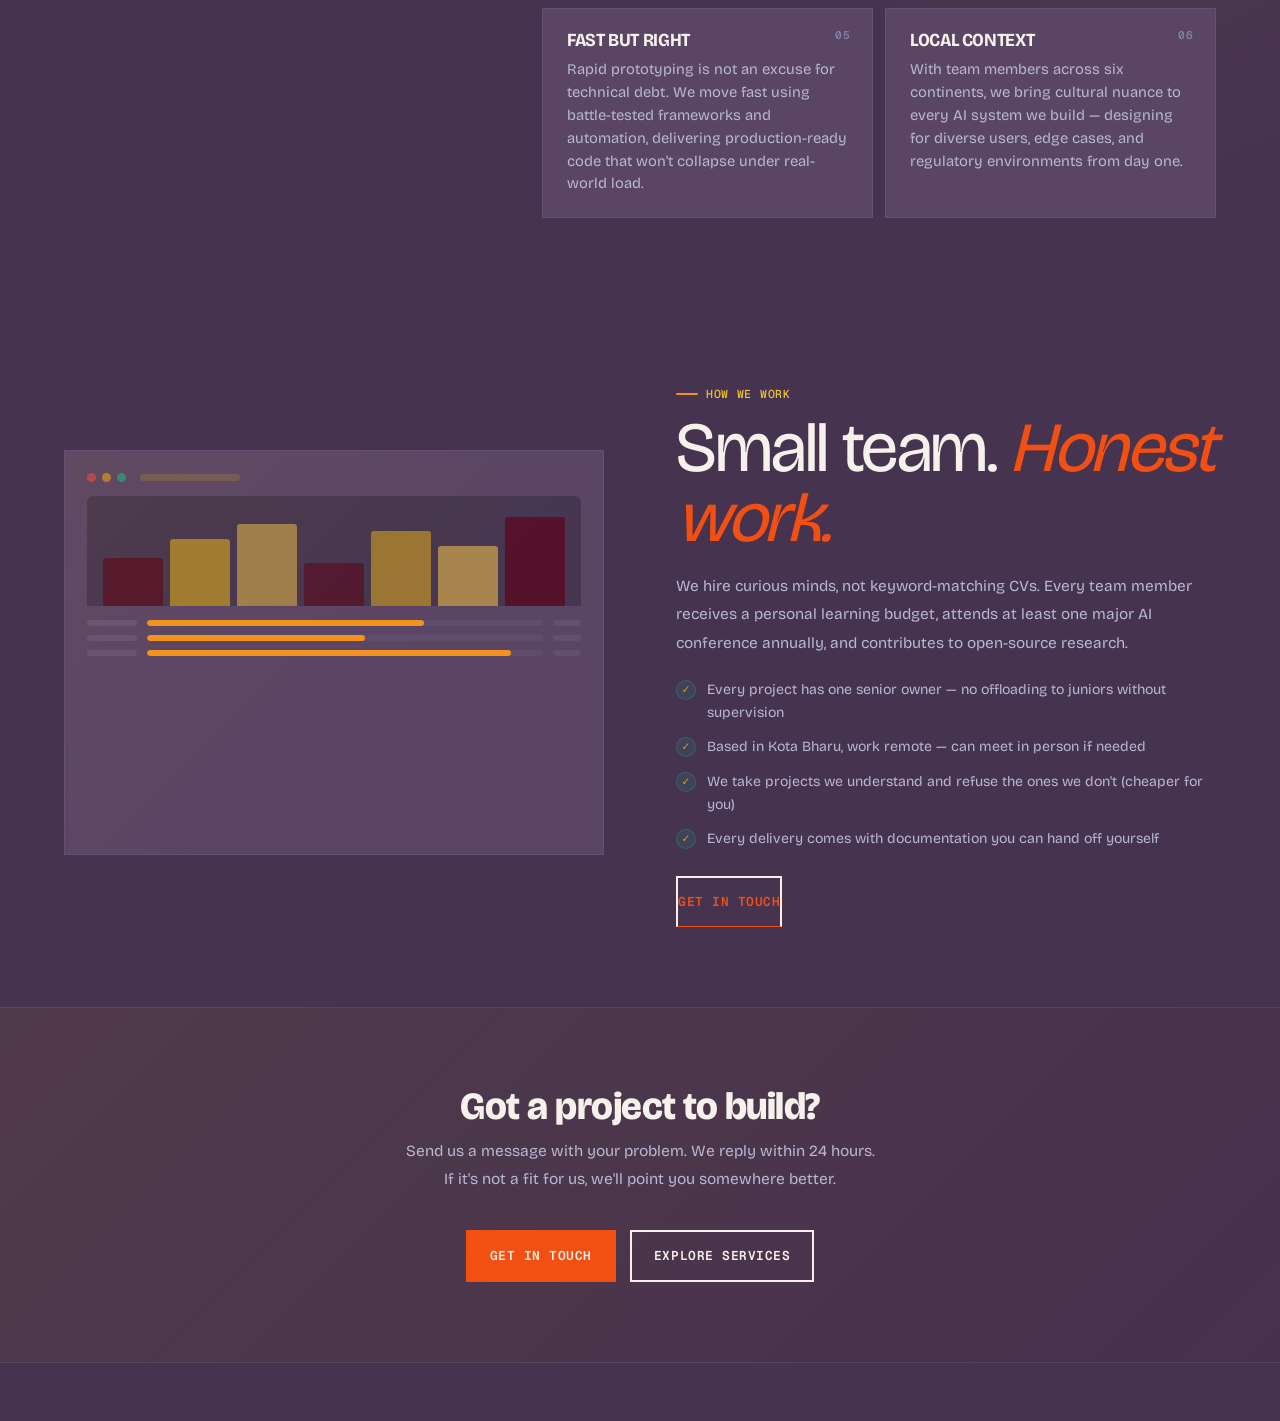
==== commit 11a5d6da: "feat(layout): extend Z-pattern to about/services/pricing/contact - About: Values section → Z-zig (ti" ====
--- a/about.html
+++ b/about.html
@@ -102,13 +102,15 @@
   </div>
 
 
-  <!-- ── VALUES ── -->
-  <section class="sec sec-alt">
-    <div class="sec-label" data-i18n="about.values.label">What Drives Us</div>
-    <h2 class="sec-title reveal" data-i18n="about.values.title">Our Core <span>Values</span></h2>
-    <p class="sec-desc reveal d1" data-i18n="about.values.desc">These aren't posters on a wall. They're the principles that determine how we hire, what projects we take on, and how we handle difficult situations with clients.</p>
-
-    <div class="grid-2" style="margin-top:8px">
+  <!-- ── VALUES — Z-zig ── -->
+  <section class="sec sec-split sec-alt" data-no="01">
+    <div class="sec-head">
+      <div class="sec-label" data-i18n="about.values.label">What Drives Us</div>
+      <h2 class="sec-title reveal" data-i18n="about.values.title">Our Core <span>Values</span></h2>
+      <p class="sec-desc reveal d1" data-i18n="about.values.desc">These aren't posters on a wall. They're the principles that determine how we hire, what projects we take on, and how we handle difficult situations with clients.</p>
+    </div>
+    <div class="sec-body">
+    <div class="grid-2" style="margin-top:0">
       <div class="val-item reveal d1">
         <h3 class="val-title" data-i18n="about.val.1.title">Outcome Over Output</h3>
         <p class="val-desc">We measure our success by the business results we create for clients — not lines of code written, models trained, or slide decks delivered. If it doesn't move your needle, we say so early.</p>
@@ -133,6 +135,7 @@
         <h3 class="val-title" data-i18n="about.val.6.title">Global Perspective</h3>
         <p class="val-desc">With team members across six continents, we bring cultural nuance to every AI system we build — designing for diverse users, edge cases, and regulatory environments from day one.</p>
       </div>
+    </div>
     </div>
   </section>
 
--- a/css/style.css
+++ b/css/style.css
@@ -1,59 +1,122 @@
 /* ============================================================
-   AI SOLUTION — Corporate Website
-   Style: Dark & Modern | Techy & Innovative
-   ============================================================ */
-
-/* ---- Custom Properties ---- */
+   AI SOLUTION — Industrial Utility / Workshop Manual
+   Reference: 1970s machinery manual, control panel signage
+   ============================================================ */
+
+@import url('https://fonts.googleapis.com/css2?family=Bricolage+Grotesque:opsz,wght@12..96,400;12..96,500;12..96,600;12..96,700;12..96,800&family=Geist+Mono:wght@400;500;600&display=swap');
+
 :root {
-  --bg-primary:    #19171b;
-  --bg-secondary:  #252628;
-  --bg-card:       #1f1d21;
-  --bg-card-hover: #252328;
-  --border:        rgba(210, 159, 34, 0.14);
-  --border-hover:  rgba(210, 159, 34, 0.38);
-
-  --primary:       #d29f22;
-  --primary-dark:  #b8891c;
-  --secondary:     #5d0018;
-  --accent:        #e8b84b;
-  --accent-green:  #10b981;
-  --danger:        #ef4444;
-  --warning:       #d29f22;
-
-  --text:          #f0ece0;
-  --text-sub:      #a09990;
-  --text-muted:    #5e5750;
-
-  --sidebar-w:     270px;
+  /* Anime cybertech palette — Drenched dark sunset */
+  --plum:          #46334F;       /* deep purple — primary surface */
+  --plum-deep:     #2e1f37;       /* deeper purple */
+  --plum-soft:     #5a4565;       /* raised surface */
+  --lavender:      #8082A6;       /* body text, secondary */
+  --lavender-pale: #b8b8d4;       /* high-contrast text */
+  --yellow:        #F2C230;       /* highlight, badges */
+  --orange:        #F2921D;       /* secondary CTA */
+  --red:           #F24F13;       /* primary accent — emphasis */
+  --red-deep:      #c43e0d;
+
+  --surface:       var(--plum);
+  --surface-deep:  var(--plum-deep);
+  --surface-raised: var(--plum-soft);
+  --ink:           #f6f1ea;       /* warm cream for headlines */
+  --ink-sub:       var(--lavender-pale);
+  --ink-mute:      var(--lavender);
+  --line:          rgba(128, 130, 166, 0.20);
+  --line-strong:   rgba(128, 130, 166, 0.50);
+
+  --bg-primary:    var(--surface);
+  --bg-secondary:  var(--surface-deep);
+  --bg-card:       var(--surface-raised);
+  --bg-card-hover: var(--surface-raised);
+  --border:        var(--line);
+  --border-hover:  var(--line-strong);
+
+  --primary:       var(--red);
+  --primary-dark:  var(--red-deep);
+  --secondary:     var(--orange);
+  --accent:        var(--yellow);
+  --accent-green:  var(--orange);
+  --danger:        var(--red);
+  --warning:       var(--yellow);
+
+  --text:          var(--ink);
+  --text-sub:      var(--ink-sub);
+  --text-muted:    var(--ink-mute);
+
+  --display: 'Bricolage Grotesque', system-ui, sans-serif;
+  --mono:    'Geist Mono', ui-monospace, monospace;
+
+  --grad:          var(--orange);
+  --grad-accent:   var(--orange-deep);
+  --grad-glow:     none;
+
+  --shadow-card:   none;
+  --glow:          none;
+  --glow-sm:       none;
+
+  --ease:          cubic-bezier(0.16, 1, 0.3, 1);
+  --t:             all 0.24s var(--ease);
+  --t-slow:        all 0.5s var(--ease);
+
+  --r-sm:   0;
+  --r-md:   0;
+  --r-lg:   0;
+  --r-xl:   0;
+
   --bar-h:         58px;
-
-  --grad:          linear-gradient(135deg, #d29f22 0%, #c49320 100%);
-  --grad-accent:   linear-gradient(135deg, #5d0018 0%, #d29f22 100%);
-  --grad-glow:     radial-gradient(ellipse at 50% 0%, rgba(210,159,34,0.14) 0%, transparent 70%);
-
-  --shadow-card:   0 6px 32px rgba(0,0,0,0.55);
-  --glow:          0 0 40px rgba(210,159,34,0.28);
-  --glow-sm:       0 0 20px rgba(210,159,34,0.14);
-
-  --ease:          cubic-bezier(0.4, 0, 0.2, 1);
-  --t:             all 0.28s var(--ease);
-  --t-slow:        all 0.6s var(--ease);
-
-  --r-sm:   8px;
-  --r-md:  14px;
-  --r-lg:  22px;
-  --r-xl:  36px;
-}
-
-/* ---- Reset ---- */
+}
+
 *, *::before, *::after { box-sizing: border-box; margin: 0; padding: 0; }
 html { scroll-behavior: smooth; font-size: 16px; }
 body {
-  font-family: 'Segoe UI', system-ui, -apple-system, sans-serif;
-  background: var(--bg-primary);
+  font-family: var(--display);
+  font-weight: 400;
+  font-variation-settings: "wdth" 100, "opsz" 14;
+  background: var(--plum);
+  background-image:
+    radial-gradient(ellipse 80% 60% at 50% 0%, rgba(242, 79, 19, 0.18), transparent 70%),
+    radial-gradient(ellipse 60% 50% at 90% 30%, rgba(242, 194, 48, 0.08), transparent 60%);
   color: var(--text);
-  line-height: 1.6;
+  line-height: 1.55;
   overflow-x: hidden;
+  -webkit-font-smoothing: antialiased;
+}
+
+/* Section labels — like machinery panel readouts */
+.eyebrow, .sec-label, .nav-group-label, .ph-label {
+  font-family: var(--mono) !important;
+  font-weight: 500 !important;
+  letter-spacing: 0.06em !important;
+  text-transform: uppercase;
+  font-size: 0.72rem !important;
+  color: var(--yellow) !important;
+  display: inline-flex; align-items: center; gap: 8px;
+  padding: 0;
+  background: transparent;
+  border: none;
+}
+.eyebrow::before, .sec-label::before, .ph-label::before {
+  content: '';
+  width: 24px; height: 1px;
+  background: var(--yellow);
+  display: inline-block;
+}
+
+/* Display typography — heavy industrial sans */
+h1, h2, h3, .hero-title, .sec-title, .ph-title, .cta-band h2 {
+  font-family: var(--display);
+  font-weight: 700;
+  letter-spacing: -0.025em;
+  line-height: 0.95;
+  font-variation-settings: "wdth" 100, "opsz" 96;
+}
+h1 i, h2 i, h3 i, .hero-title i, .sec-title i {
+  font-style: italic;
+  font-weight: 600;
+  font-variation-settings: "wdth" 95, "opsz" 96;
+  color: var(--orange);
 }
 a { color: inherit; text-decoration: none; }
 img { display: block; max-width: 100%; }
@@ -67,103 +130,94 @@
 ::selection { background: rgba(210,159,34,0.28); color: var(--text); }
 
 /* ============================================================
-   SIDEBAR
+   TOP NAVBAR (converted from sidebar)
    ============================================================ */
 .sidebar {
-  position: fixed; top: 0; left: 0;
-  height: 100vh; width: var(--sidebar-w);
-  background: var(--bg-secondary);
-  border-right: 1px solid var(--border);
-  display: flex; flex-direction: column;
+  position: fixed; top: 0; left: 0; right: 0;
+  height: 64px; width: 100%;
+  background: rgba(70, 51, 79, 0.78);
+  backdrop-filter: blur(16px);
+  -webkit-backdrop-filter: blur(16px);
+  border-bottom: 1px solid var(--line);
+  display: flex; flex-direction: row; align-items: center;
   z-index: 1000;
   transition: transform 0.3s var(--ease);
-  overflow: hidden;
-}
-.sidebar::after {
-  content: '';
-  position: absolute; top: 0; right: 0;
-  width: 1px; height: 100%;
-  background: linear-gradient(to bottom, transparent, var(--primary) 50%, transparent);
-  opacity: 0.4;
-}
-
-/* Logo */
+  padding: 0 32px;
+  gap: 32px;
+}
+.sidebar::after { display: none; }
+
+/* Logo + lang toggle (left) */
 .sidebar-header {
-  padding: 26px 22px;
-  border-bottom: 1px solid var(--border);
+  display: flex; align-items: center; gap: 18px;
+  padding: 0;
+  border: none;
   flex-shrink: 0;
 }
-.logo {
+.lang-toggle {
+  border-top: none !important;
+  padding-top: 0 !important;
+  margin-top: 0 !important;
+  border-left: 1px solid var(--border);
+  padding-left: 12px !important;
+}
+.logo { display: flex; align-items: center; }
+.logo-name {
+  font-family: var(--display);
+  font-size: 1.05rem; font-weight: 700;
+  font-variation-settings: "wdth" 90;
+  letter-spacing: 0.02em;
+  line-height: 1;
+  color: var(--ink);
+  text-transform: uppercase;
+}
+
+/* Nav (center, horizontal) */
+.sidebar-nav {
+  flex: 1; padding: 0;
   display: flex; align-items: center;
-}
-.logo-name {
-  font-size: 1rem; font-weight: 900;
-  letter-spacing: 2.5px; text-transform: uppercase;
-  line-height: 1.1;
-}
-.logo-tag {
-  font-size: 0.58rem; color: var(--accent);
-  letter-spacing: 2px; text-transform: uppercase;
-  font-weight: 700;
-}
-
-/* Nav */
-.sidebar-nav {
-  flex: 1; padding: 18px 0;
-  overflow-y: auto;
-}
-.nav-group-label {
-  padding: 10px 22px 4px;
-  font-size: 0.62rem; letter-spacing: 2.5px;
-  text-transform: uppercase; color: var(--text-muted);
-  font-weight: 700;
-}
+  gap: 4px; overflow: visible;
+}
+.nav-group-label { display: none; }
 .nav-link {
-  display: flex; align-items: center; gap: 11px;
-  padding: 11px 22px;
+  display: inline-flex; align-items: center; gap: 6px;
+  padding: 8px 14px;
   color: var(--text-sub);
-  font-size: 0.87rem; font-weight: 500;
-  border-left: 3px solid transparent;
-  transition: var(--t); position: relative;
-}
-.nav-link:hover { color: var(--text); background: rgba(210,159,34,0.07); border-left-color: rgba(210,159,34,0.4); }
-.nav-link.active { color: var(--primary); background: rgba(210,159,34,0.1); border-left-color: var(--primary); }
+  font-size: 0.85rem; font-weight: 500;
+  border: none;
+  border-radius: 2px;
+  transition: var(--t);
+}
+.nav-link { color: var(--ink-sub); }
+.nav-link:hover { color: var(--yellow); background: transparent; }
+.nav-link.active { color: var(--yellow); background: transparent; }
 .nav-badge {
-  margin-left: auto; padding: 2px 8px;
+  margin-left: 4px; padding: 1px 6px;
   background: var(--primary); color: #fff;
-  border-radius: 20px; font-size: 0.6rem; font-weight: 700;
-}
-
-/* Footer */
+  border-radius: 20px; font-size: 0.58rem; font-weight: 700;
+}
+
+/* Footer items (right) */
 .sidebar-footer {
-  padding: 18px 22px;
-  border-top: 1px solid var(--border);
+  display: flex; align-items: center; gap: 14px;
+  padding: 0;
+  border: none;
   flex-shrink: 0;
 }
-.social-row {
-  display: flex; gap: 8px; margin-bottom: 14px;
-}
-.social-btn {
-  width: 33px; height: 33px; border-radius: 8px;
-  border: 1px solid var(--border);
-  display: flex; align-items: center; justify-content: center;
-  color: var(--text-sub); font-size: 0.75rem;
+.social-row { display: none; }
+.sidebar-cta {
+  display: inline-block; width: auto;
+  padding: 8px 16px;
+  background: var(--red); color: var(--ink);
+  border-radius: 0;
+  font-family: var(--mono);
+  font-size: 0.72rem; font-weight: 600;
+  letter-spacing: 0.04em;
+  text-transform: uppercase;
   transition: var(--t);
-}
-.social-btn svg { width: 14px; height: 14px; }
-.social-btn:hover {
-  border-color: var(--primary); color: var(--primary);
-  background: rgba(210,159,34,0.1); transform: translateY(-2px);
-}
-.sidebar-cta {
-  display: block; width: 100%;
-  padding: 10px 16px; text-align: center;
-  background: var(--grad); color: #fff;
-  border-radius: var(--r-sm); font-size: 0.78rem;
-  font-weight: 700; letter-spacing: 0.5px;
-  transition: var(--t); box-shadow: var(--glow-sm);
-}
-.sidebar-cta:hover { box-shadow: var(--glow); transform: translateY(-1px); }
+  white-space: nowrap;
+}
+.sidebar-cta:hover { background: var(--yellow); color: var(--plum-deep); }
 
 /* ---- Hamburger ---- */
 .hamburger {
@@ -195,7 +249,7 @@
 /* ============================================================
    LAYOUT
    ============================================================ */
-.main { margin-left: var(--sidebar-w); min-height: 100vh; padding-bottom: var(--bar-h); }
+.main { margin-left: 0; padding-top: 64px; min-height: 100vh; padding-bottom: var(--bar-h); }
 
 /* ============================================================
    STICKY BOTTOM BAR
@@ -256,25 +310,12 @@
   display: flex; align-items: center;
   overflow: hidden; background: var(--bg-primary);
 }
-.hero::before {
-  content: '';
-  position: absolute; top: -220px; right: -180px;
-  width: 680px; height: 680px;
-  background: radial-gradient(circle, rgba(210,159,34,0.1) 0%, transparent 65%);
-  pointer-events: none; z-index: 1;
-}
-.hero::after {
-  content: '';
-  position: absolute; bottom: -160px; left: 8%;
-  width: 500px; height: 500px;
-  background: radial-gradient(circle, rgba(232,184,75,0.07) 0%, transparent 65%);
-  pointer-events: none; z-index: 1;
-}
+.hero::before, .hero::after { display: none; }
 
 .hero-inner {
   position: relative; z-index: 2;
-  padding: 110px 64px 80px;
-  max-width: 820px;
+  padding: 140px 64px 100px;
+  max-width: 920px;
 }
 .eyebrow {
   display: inline-flex; align-items: center; gap: 8px;
@@ -293,14 +334,279 @@
 @keyframes pulse { 0%,100%{opacity:1;transform:scale(1)} 50%{opacity:0.3;transform:scale(0.8)} }
 
 .hero-title {
-  font-size: clamp(2.6rem, 5.5vw, 4.8rem);
-  font-weight: 900; line-height: 1.08;
-  letter-spacing: -1.5px; margin-bottom: 14px;
-}
+  font-family: var(--display);
+  font-size: clamp(3.5rem, 11vw, 10rem);
+  font-weight: 800;
+  line-height: 0.86;
+  letter-spacing: -0.045em;
+  margin-bottom: 32px;
+  color: var(--ink);
+  text-transform: uppercase;
+  font-variation-settings: "wdth" 88, "opsz" 96;
+}
+.hero-title > span { display: block; }
 .hero-title-grad {
-  background: var(--grad); -webkit-background-clip: text;
-  -webkit-text-fill-color: transparent; background-clip: text;
-}
+  color: var(--red);
+  font-weight: 700;
+  font-style: italic;
+  font-variation-settings: "wdth" 80, "opsz" 96;
+  letter-spacing: -0.04em;
+  display: inline-block;
+}
+
+.hero-mascot-wrap {
+  width: clamp(120px, 18vw, 240px);
+  margin-bottom: 28px;
+  display: block;
+  will-change: transform;
+  transition: transform 0.05s linear;
+}
+.hero-mascot {
+  width: 100%;
+  height: auto;
+  display: block;
+  animation: float-bot 4s ease-in-out infinite;
+}
+.hero-mascot path,
+.hero-mascot rect,
+.hero-mascot circle { transition: var(--t); }
+
+@keyframes blink-eye {
+  0%, 92%, 100% { transform: scaleY(1); }
+  95%           { transform: scaleY(0.1); }
+}
+.hero-mascot .eye {
+  transform-origin: center;
+  animation: blink-eye 4s infinite;
+}
+@keyframes float-bot {
+  0%, 100% { transform: translateY(0); }
+  50%      { transform: translateY(-8px); }
+}
+
+/* ============================================================
+   COMIC PAGE LAYOUT
+   ============================================================ */
+.hero-comic {
+  padding: 100px 32px 32px;
+  background: transparent;
+}
+.comic-page {
+  max-width: 1240px;
+  margin: 0 auto;
+  display: grid;
+  gap: 14px;
+  grid-template-columns: 1.4fr 1fr;
+  grid-template-rows: auto auto;
+  grid-template-areas:
+    "a b"
+    "c d";
+  position: relative;
+}
+@media (max-width: 720px) {
+  .comic-page {
+    grid-template-columns: 1fr;
+    grid-template-areas: "a" "b" "c" "d";
+  }
+}
+.panel-a { grid-area: a; }
+.panel-b { grid-area: b; }
+.panel-c { grid-area: c; }
+.panel-d { grid-area: d; }
+
+.panel {
+  border: 3px solid var(--ink);
+  background: var(--surface-raised);
+  padding: 28px;
+  position: relative;
+  overflow: hidden;
+  min-height: 280px;
+  display: flex;
+  flex-direction: column;
+  justify-content: flex-end;
+}
+.panel-tag {
+  position: absolute;
+  top: 10px; left: 12px;
+  font-family: var(--mono);
+  font-size: 0.62rem;
+  font-weight: 600;
+  letter-spacing: 0.08em;
+  color: var(--lavender);
+  text-transform: uppercase;
+  z-index: 2;
+}
+
+/* Panel A — title splash, deeper plum bg */
+.panel-a {
+  background: var(--plum-deep);
+  min-height: 420px;
+  justify-content: center;
+}
+.panel-a .hero-title {
+  margin-bottom: 0;
+  font-size: clamp(2.8rem, 7.5vw, 6rem);
+  line-height: 0.9;
+  color: var(--ink);
+}
+
+/* Panel B — mascot panel, halftone red */
+.panel-b {
+  background: var(--red);
+  color: var(--plum-deep);
+  background-image:
+    radial-gradient(circle at center, var(--plum-deep) 1.2px, transparent 1.7px);
+  background-size: 14px 14px;
+  align-items: center;
+  justify-content: center;
+}
+.panel-b .panel-tag { color: var(--plum-deep); }
+.panel-b .hero-mascot-wrap {
+  width: clamp(140px, 60%, 220px);
+  margin: 0;
+  filter: drop-shadow(5px 5px 0 var(--plum-deep));
+}
+.panel-b .hero-mascot { color: var(--plum-deep); }
+
+/* Panel C — desc + CTA on yellow */
+.panel-c {
+  background: var(--yellow);
+  color: var(--plum-deep);
+  justify-content: flex-end;
+}
+.panel-c .panel-tag { color: var(--plum-deep); }
+.panel-c .hero-desc {
+  font-size: clamp(0.96rem, 1.4vw, 1.1rem);
+  line-height: 1.5;
+  color: var(--plum-deep);
+  margin-bottom: 22px;
+  max-width: 50ch;
+}
+.panel-c .hero-btns { display: flex; gap: 10px; flex-wrap: wrap; }
+.panel-c .btn-pri { background: var(--plum-deep); color: var(--yellow); border-color: var(--plum-deep); }
+.panel-c .btn-pri:hover { background: var(--red); color: var(--ink); border-color: var(--red); }
+.panel-c .btn-sec { color: var(--plum-deep); border-color: var(--plum-deep); background: transparent; }
+.panel-c .btn-sec:hover { background: var(--plum-deep); color: var(--yellow); }
+
+/* Panel D — speech bubble */
+.panel-d {
+  background: var(--surface-raised);
+  background-image:
+    repeating-linear-gradient(45deg, transparent 0 7px, rgba(128,130,166,0.10) 7px 8px);
+  justify-content: center;
+  align-items: center;
+}
+.speech {
+  background: var(--ink);
+  color: var(--plum-deep);
+  border: 3px solid var(--ink);
+  padding: 20px 22px;
+  position: relative;
+  font-size: 0.94rem;
+  line-height: 1.45;
+  max-width: 92%;
+  margin: 10px auto 18px;
+}
+.speech p { margin: 0; }
+.speech-attr {
+  display: block;
+  font-family: var(--mono);
+  font-size: 0.68rem;
+  letter-spacing: 0.04em;
+  margin-top: 10px;
+  color: var(--lavender);
+  text-transform: uppercase;
+}
+.speech::before {
+  content: '';
+  position: absolute;
+  bottom: -22px; left: 38px;
+  width: 0; height: 0;
+  border-left: 18px solid transparent;
+  border-right: 8px solid transparent;
+  border-top: 22px solid var(--ink);
+}
+
+/* Sound effects */
+.sfx {
+  position: absolute;
+  font-family: var(--display);
+  font-weight: 800;
+  font-style: italic;
+  font-size: clamp(1.4rem, 3.2vw, 2.4rem);
+  font-variation-settings: "wdth" 75, "opsz" 96;
+  letter-spacing: -0.025em;
+  text-transform: uppercase;
+  pointer-events: none;
+  z-index: 3;
+}
+.sfx-1 {
+  top: 36px; right: 28px;
+  color: var(--red);
+  -webkit-text-stroke: 2px var(--ink);
+  text-shadow: 4px 4px 0 var(--ink);
+  transform: rotate(-7deg);
+}
+.sfx-2 {
+  bottom: 18px; right: 16px;
+  color: var(--yellow);
+  -webkit-text-stroke: 2px var(--plum-deep);
+  text-shadow: 3px 3px 0 var(--plum-deep);
+  transform: rotate(8deg);
+}
+.sfx-3 {
+  top: 14px; right: 22px;
+  color: var(--orange);
+  -webkit-text-stroke: 2px var(--ink);
+  text-shadow: 3px 3px 0 var(--ink);
+  transform: rotate(-12deg);
+  font-size: 1.6rem;
+}
+
+/* Override .hero / .hero-inner default centered narrow stack */
+.hero-comic .hero-mascot-wrap {
+  transition: none;
+  animation: none;
+}
+
+/* ============================================================
+   MARQUEE BANNER
+   ============================================================ */
+.marquee {
+  background: var(--red);
+  color: var(--plum-deep);
+  padding: 10px 0;
+  overflow: hidden;
+  position: relative;
+  margin: 0;
+  border-top: 1px solid var(--red-deep);
+  border-bottom: 1px solid var(--red-deep);
+}
+.marquee-track {
+  display: inline-flex;
+  align-items: center;
+  gap: 20px;
+  white-space: nowrap;
+  animation: marquee-scroll 45s linear infinite;
+  font-family: var(--mono);
+  font-size: clamp(0.78rem, 1.2vw, 0.95rem);
+  font-weight: 600;
+  letter-spacing: 0.06em;
+}
+.marquee-track span {
+  display: inline-block;
+  text-transform: uppercase;
+}
+.marquee-track .marquee-dot {
+  color: var(--yellow);
+  font-size: 0.8em;
+  font-weight: 700;
+}
+@keyframes marquee-scroll {
+  from { transform: translateX(0); }
+  to   { transform: translateX(-50%); }
+}
+.marquee:hover .marquee-track { animation-play-state: paused; }
 
 .hero-type-wrap {
   display: flex; align-items: center; gap: 0;
@@ -317,8 +623,9 @@
 @keyframes blink { 0%,100%{opacity:1} 50%{opacity:0} }
 
 .hero-desc {
-  font-size: 1.05rem; color: var(--text-sub);
-  max-width: 560px; line-height: 1.85; margin-bottom: 36px;
+  font-size: 1.15rem; color: var(--text-sub);
+  max-width: 560px; line-height: 1.7; margin-bottom: 48px;
+  font-weight: 400;
 }
 .hero-btns { display: flex; gap: 14px; flex-wrap: wrap; margin-bottom: 56px; }
 
@@ -387,8 +694,85 @@
 /* ============================================================
    SECTIONS
    ============================================================ */
-.sec { padding: 80px 64px; position: relative; }
-.sec-alt { background: var(--bg-secondary); }
+.sec { padding: 100px 64px 80px; position: relative; }
+.sec-alt { background: transparent; }
+
+/* Z-pattern split section */
+.sec-split {
+  display: grid;
+  grid-template-columns: minmax(280px, 1fr) 1.6fr;
+  gap: 56px;
+  align-items: start;
+}
+.sec-split.flip { grid-template-columns: 1.6fr minmax(280px, 1fr); }
+.sec-split.flip .sec-head { order: 2; }
+.sec-split.flip .sec-body { order: 1; }
+
+.sec-head {
+  position: sticky;
+  top: 92px;
+  padding-top: 4px;
+}
+.sec-head .sec-label { margin-bottom: 22px; }
+.sec-head .sec-title { margin-bottom: 16px; }
+.sec-head .sec-desc {
+  font-size: 1rem;
+  color: var(--text-sub);
+  max-width: 38ch;
+  line-height: 1.5;
+}
+
+/* Inside split sections, grids should auto-fit */
+.sec-split .grid-3,
+.sec-split .srv-detail-grid {
+  display: grid;
+  grid-template-columns: repeat(auto-fit, minmax(260px, 1fr));
+  gap: 12px;
+}
+.sec-split .grid-2 {
+  display: grid;
+  grid-template-columns: repeat(auto-fit, minmax(280px, 1fr));
+  gap: 12px;
+}
+.sec-split .process-row {
+  display: grid;
+  grid-template-columns: repeat(auto-fit, minmax(240px, 1fr));
+  gap: 14px;
+}
+.sec-split .faq-list { max-width: none; }
+
+@media (max-width: 900px) {
+  .sec-split,
+  .sec-split.flip {
+    grid-template-columns: 1fr;
+    gap: 32px;
+  }
+  .sec-split .sec-head,
+  .sec-split.flip .sec-head {
+    position: static;
+    order: 1;
+  }
+  .sec-split .sec-body,
+  .sec-split.flip .sec-body { order: 2; }
+}
+
+/* Giant section index numbers (decorative, background) */
+.sec[data-no]::before {
+  content: attr(data-no);
+  position: absolute;
+  top: 32px; right: 64px;
+  font-family: var(--mono);
+  font-style: normal;
+  font-weight: 600;
+  font-size: clamp(8rem, 18vw, 16rem);
+  line-height: 0.85;
+  color: var(--ink);
+  opacity: 0.06;
+  pointer-events: none;
+  z-index: 0;
+  letter-spacing: -0.04em;
+}
+.sec > * { position: relative; z-index: 1; }
 
 .sec-label {
   display: inline-flex; align-items: center; gap: 8px;
@@ -401,13 +785,20 @@
   background: var(--grad); border-radius: 2px;
 }
 .sec-title {
-  font-size: clamp(1.75rem, 3vw, 2.65rem);
-  font-weight: 800; letter-spacing: -0.5px; line-height: 1.2;
-  margin-bottom: 14px;
+  font-family: var(--display);
+  font-size: clamp(2.5rem, 5.5vw, 4.5rem);
+  font-weight: 400;
+  letter-spacing: -0.02em;
+  line-height: 1.0;
+  margin-bottom: 18px;
+  max-width: 18ch;
 }
 .sec-title span {
-  background: var(--grad); -webkit-background-clip: text;
-  -webkit-text-fill-color: transparent; background-clip: text;
+  font-style: italic;
+  color: var(--primary);
+  background: none !important;
+  -webkit-background-clip: unset !important;
+  -webkit-text-fill-color: currentColor !important;
 }
 .sec-desc {
   font-size: 0.95rem; color: var(--text-sub);
@@ -424,34 +815,39 @@
    BUTTONS
    ============================================================ */
 .btn {
-  display: inline-flex; align-items: center; gap: 8px;
-  padding: 13px 30px; border-radius: var(--r-sm);
-  font-size: 0.9rem; font-weight: 700; letter-spacing: 0.3px;
-  cursor: pointer; transition: var(--t); border: none; outline: none;
-  position: relative; overflow: hidden;
-}
-.btn svg { width: 16px; height: 16px; }
-.btn::after {
-  content: ''; position: absolute; inset: 0;
-  background: rgba(255,255,255,0.08); opacity: 0; transition: var(--t);
-}
-.btn:hover::after { opacity: 1; }
-
-.btn-pri { background: var(--grad); color: #fff; box-shadow: var(--glow-sm); }
-.btn-pri:hover { transform: translateY(-2px); box-shadow: var(--glow); }
+  display: inline-flex; align-items: center; gap: 10px;
+  padding: 14px 22px;
+  border-radius: 0;
+  font-family: var(--mono);
+  font-size: 0.8rem; font-weight: 600;
+  letter-spacing: 0.04em;
+  text-transform: uppercase;
+  cursor: pointer; transition: var(--t);
+  border: 2px solid var(--ink);
+  outline: none;
+  position: relative;
+}
+.btn svg { width: 14px; height: 14px; }
+
+.btn { border-color: var(--ink); }
+.btn-pri { background: var(--red); color: var(--ink); border-color: var(--red); }
+.btn-pri:hover { background: var(--yellow); color: var(--plum-deep); border-color: var(--yellow); }
 
 .btn-sec {
-  background: transparent; color: var(--text);
-  border: 1px solid var(--border);
-}
-.btn-sec:hover { border-color: var(--primary); color: var(--primary); background: rgba(210,159,34,0.06); }
+  background: transparent;
+  color: var(--ink);
+  border-color: var(--ink);
+}
+.btn-sec:hover { background: var(--ink); color: var(--plum); }
 
 .btn-ghost {
-  background: rgba(210,159,34,0.08);
-  border: 1px solid rgba(210,159,34,0.2);
+  background: transparent;
   color: var(--primary);
-}
-.btn-ghost:hover { background: rgba(210,159,34,0.15); }
+  padding: 14px 0;
+  border-bottom: 1px solid var(--primary);
+  border-radius: 0;
+}
+.btn-ghost:hover { color: var(--text); border-color: var(--text); }
 
 /* ============================================================
    CARDS GRID
@@ -461,29 +857,59 @@
 .grid-2 { display: grid; grid-template-columns: repeat(2,1fr); gap: 22px; }
 
 .card {
-  background: var(--bg-card);
-  border: 1px solid var(--border); border-radius: var(--r-md);
-  padding: 30px; transition: var(--t); position: relative; overflow: hidden;
-}
+  background: var(--surface-raised);
+  border: 1px solid var(--line);
+  padding: 24px;
+  position: relative;
+  transition: var(--t);
+  counter-increment: card-num;
+}
+.card::before, .card::after { display: none; }
 .card::before {
-  content: ''; position: absolute; top: 0; left: 0; right: 0;
-  height: 2px; background: var(--grad); transform: scaleX(0);
-  transform-origin: left; transition: var(--t);
-}
-.card:hover { border-color: var(--border-hover); transform: translateY(-4px); box-shadow: var(--shadow-card), var(--glow-sm); }
-.card:hover::before { transform: scaleX(1); }
-
-.card-icon {
-  width: 50px; height: 50px;
-  background: rgba(210,159,34,0.1);
-  border: 1px solid rgba(210,159,34,0.18);
-  border-radius: var(--r-sm);
-  display: flex; align-items: center; justify-content: center;
-  font-size: 1.35rem; margin-bottom: 18px; transition: var(--t);
-}
-.card:hover .card-icon { background: var(--grad); border-color: transparent; box-shadow: var(--glow-sm); }
-.card-title { font-size: 1rem; font-weight: 700; margin-bottom: 9px; }
-.card-desc { font-size: 0.855rem; color: var(--text-sub); line-height: 1.72; }
+  display: block;
+  content: counter(card-num, decimal-leading-zero);
+  position: absolute;
+  top: 16px; right: 18px;
+  font-family: var(--mono);
+  font-size: 0.7rem;
+  font-weight: 600;
+  letter-spacing: 0.04em;
+  color: var(--ink-mute);
+  background: none;
+  width: auto; height: auto;
+}
+.card:hover {
+  background: var(--red);
+  border-color: var(--red);
+  transform: none;
+  box-shadow: none;
+}
+.card:hover .card-title,
+.card:hover .card-desc,
+.card:hover::before { color: var(--plum-deep); }
+
+.card-icon { display: none; }
+.card-title {
+  font-family: var(--display);
+  font-size: 1.4rem;
+  font-weight: 700;
+  font-variation-settings: "wdth" 92, "opsz" 32;
+  margin-bottom: 10px;
+  line-height: 1.05;
+  letter-spacing: -0.02em;
+  color: var(--ink);
+  text-transform: uppercase;
+  padding-right: 40px;
+}
+.card-desc {
+  font-size: 0.92rem;
+  color: var(--ink-sub);
+  line-height: 1.55;
+  font-family: var(--display);
+}
+
+.grid-3 { counter-reset: card-num; }
+.grid-2 { counter-reset: card-num; }
 
 /* ============================================================
    STATS BAND
@@ -796,13 +1222,37 @@
    VALUES
    ============================================================ */
 .val-item {
-  background: var(--bg-card); border: 1px solid var(--border);
-  border-radius: var(--r-md); padding: 26px; transition: var(--t);
-}
-.val-item:hover { border-color: var(--border-hover); transform: translateY(-3px); }
+  background: var(--surface-raised);
+  border: 1px solid var(--line);
+  padding: 22px 24px;
+  transition: var(--t);
+  counter-increment: val-num;
+  position: relative;
+}
+.val-item::before {
+  content: counter(val-num, decimal-leading-zero);
+  position: absolute;
+  top: 18px; right: 22px;
+  font-family: var(--mono);
+  font-size: 0.7rem; font-weight: 600;
+  color: var(--ink-mute);
+  letter-spacing: 0.04em;
+}
+.val-item:hover { background: var(--red); border-color: var(--red); color: var(--plum-deep); }
+.val-item:hover .val-title, .val-item:hover .val-desc, .val-item:hover::before { color: var(--plum-deep); }
+.grid-2 { counter-reset: val-num; }
 .val-icon { font-size: 1.6rem; margin-bottom: 12px; }
-.val-title { font-size: 0.95rem; font-weight: 700; margin-bottom: 7px; }
-.val-desc { font-size: 0.845rem; color: var(--text-sub); line-height: 1.72; }
+.val-title {
+  font-family: var(--display);
+  font-size: 1.15rem; font-weight: 700;
+  font-variation-settings: "wdth" 92, "opsz" 32;
+  margin-bottom: 8px;
+  letter-spacing: -0.02em;
+  text-transform: uppercase;
+  line-height: 1.05;
+  padding-right: 36px;
+}
+.val-desc { font-size: 0.92rem; color: var(--ink-sub); line-height: 1.55; font-family: var(--display); }
 
 /* ============================================================
    CTA BAND
@@ -832,10 +1282,68 @@
    SCROLL REVEAL / PARALLAX
    ============================================================ */
 .reveal {
-  opacity: 0; transform: translateY(28px);
-  transition: opacity 0.65s var(--ease), transform 0.65s var(--ease);
-}
-.reveal.in { opacity: 1; transform: none; }
+  opacity: 0;
+  transform: translateY(40px);
+  transition: opacity 0.9s cubic-bezier(0.22, 1, 0.36, 1),
+              transform 0.9s cubic-bezier(0.22, 1, 0.36, 1);
+  will-change: opacity, transform;
+}
+.reveal.in { opacity: 1; transform: translateY(0); }
+
+.reveal-left  { transform: translateX(-50px); }
+.reveal-right { transform: translateX(50px); }
+.reveal-scale { transform: scale(0.92); }
+.reveal-left.in, .reveal-right.in { transform: translateX(0); }
+.reveal-scale.in { transform: scale(1); }
+
+/* Hero stagger reveal */
+.hero-reveal {
+  opacity: 0;
+  transform: translateY(36px);
+  transition: opacity 0.9s cubic-bezier(0.22, 1, 0.36, 1),
+              transform 0.9s cubic-bezier(0.22, 1, 0.36, 1);
+}
+.hero-reveal.in { opacity: 1; transform: translateY(0); }
+
+/* Custom cursor */
+.cursor-dot {
+  position: fixed;
+  top: 0; left: 0;
+  width: 12px; height: 12px;
+  margin: -6px 0 0 -6px;
+  background: var(--primary);
+  border-radius: 50%;
+  pointer-events: none;
+  z-index: 9999;
+  mix-blend-mode: multiply;
+  transition: width 0.25s var(--ease), height 0.25s var(--ease),
+              margin 0.25s var(--ease), background 0.25s var(--ease);
+}
+.cursor-dot.grow {
+  width: 44px; height: 44px;
+  margin: -22px 0 0 -22px;
+  background: rgba(184,52,28,0.28);
+}
+@media (pointer: coarse), (hover: none) {
+  .cursor-dot { display: none !important; }
+}
+
+/* Card image zoom hover (for cards with bg image future use) */
+.card { overflow: hidden; }
+.card-img {
+  display: block;
+  overflow: hidden;
+  margin: -28px -26px 20px;
+}
+.card-img > img,
+.card-img > .img {
+  display: block;
+  width: 100%; height: 220px;
+  object-fit: cover;
+  transition: transform 0.6s var(--ease);
+}
+.card:hover .card-img > img,
+.card:hover .card-img > .img { transform: scale(1.08); }
 .d1 { transition-delay: 0.08s; }
 .d2 { transition-delay: 0.16s; }
 .d3 { transition-delay: 0.24s; }
@@ -942,12 +1450,25 @@
 }
 
 @media (max-width: 1024px) {
-  :root { --sidebar-w: 0px; }
-
-  .sidebar { transform: translateX(-270px); width: 270px; }
-  .sidebar.open { transform: translateX(0); box-shadow: 8px 0 40px rgba(0,0,0,0.6); }
-  .hamburger { display: flex; }
-  .main { margin-left: 0; }
+  .sidebar {
+    padding: 0 16px;
+    gap: 16px;
+    flex-wrap: wrap;
+    height: auto;
+    min-height: 64px;
+  }
+  .sidebar-nav {
+    order: 3;
+    width: 100%;
+    flex-basis: 100%;
+    border-top: 1px solid var(--border);
+    padding: 8px 0;
+    display: none;
+    flex-wrap: wrap;
+  }
+  .sidebar.open .sidebar-nav { display: flex; }
+  .hamburger { display: flex; position: static; margin-left: auto; }
+  .main { margin-left: 0; padding-top: 64px; }
   .bottom-bar { left: 0; }
 
   .hero-inner { padding: 100px 32px 72px; }
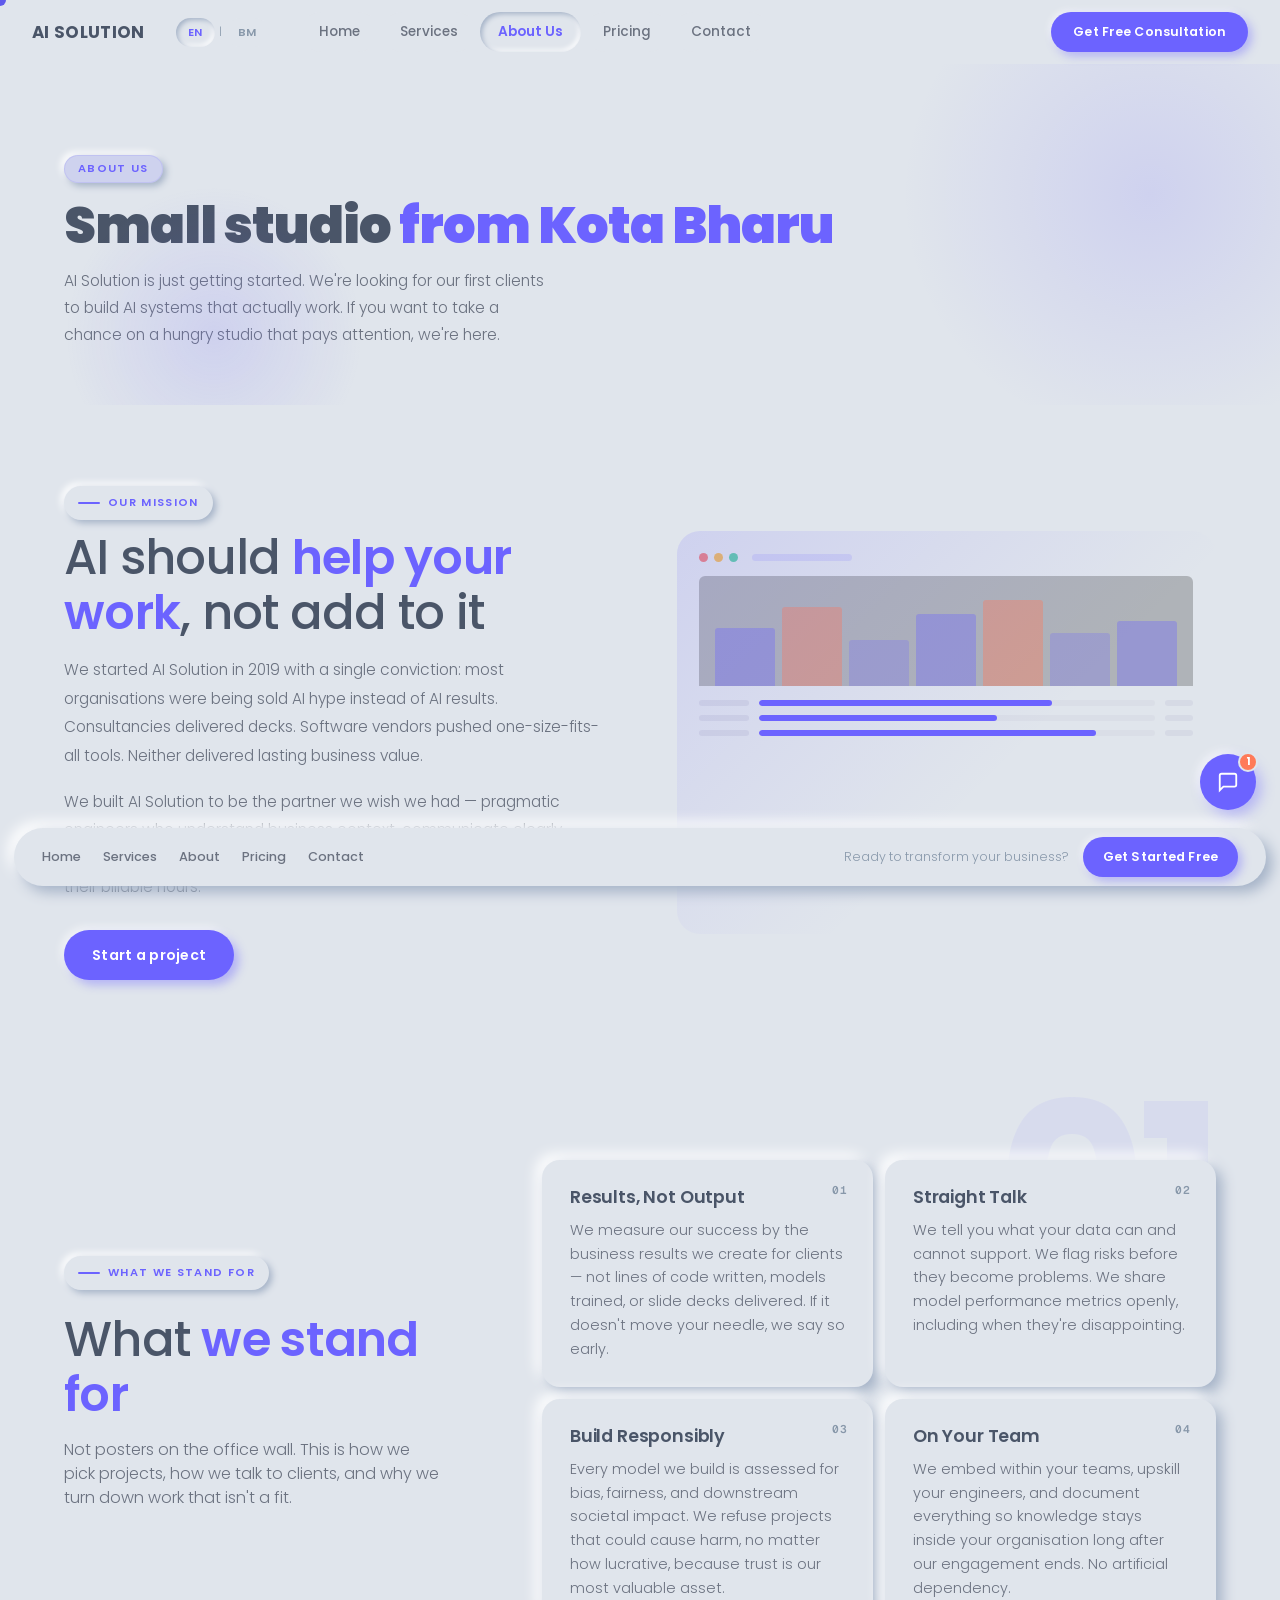
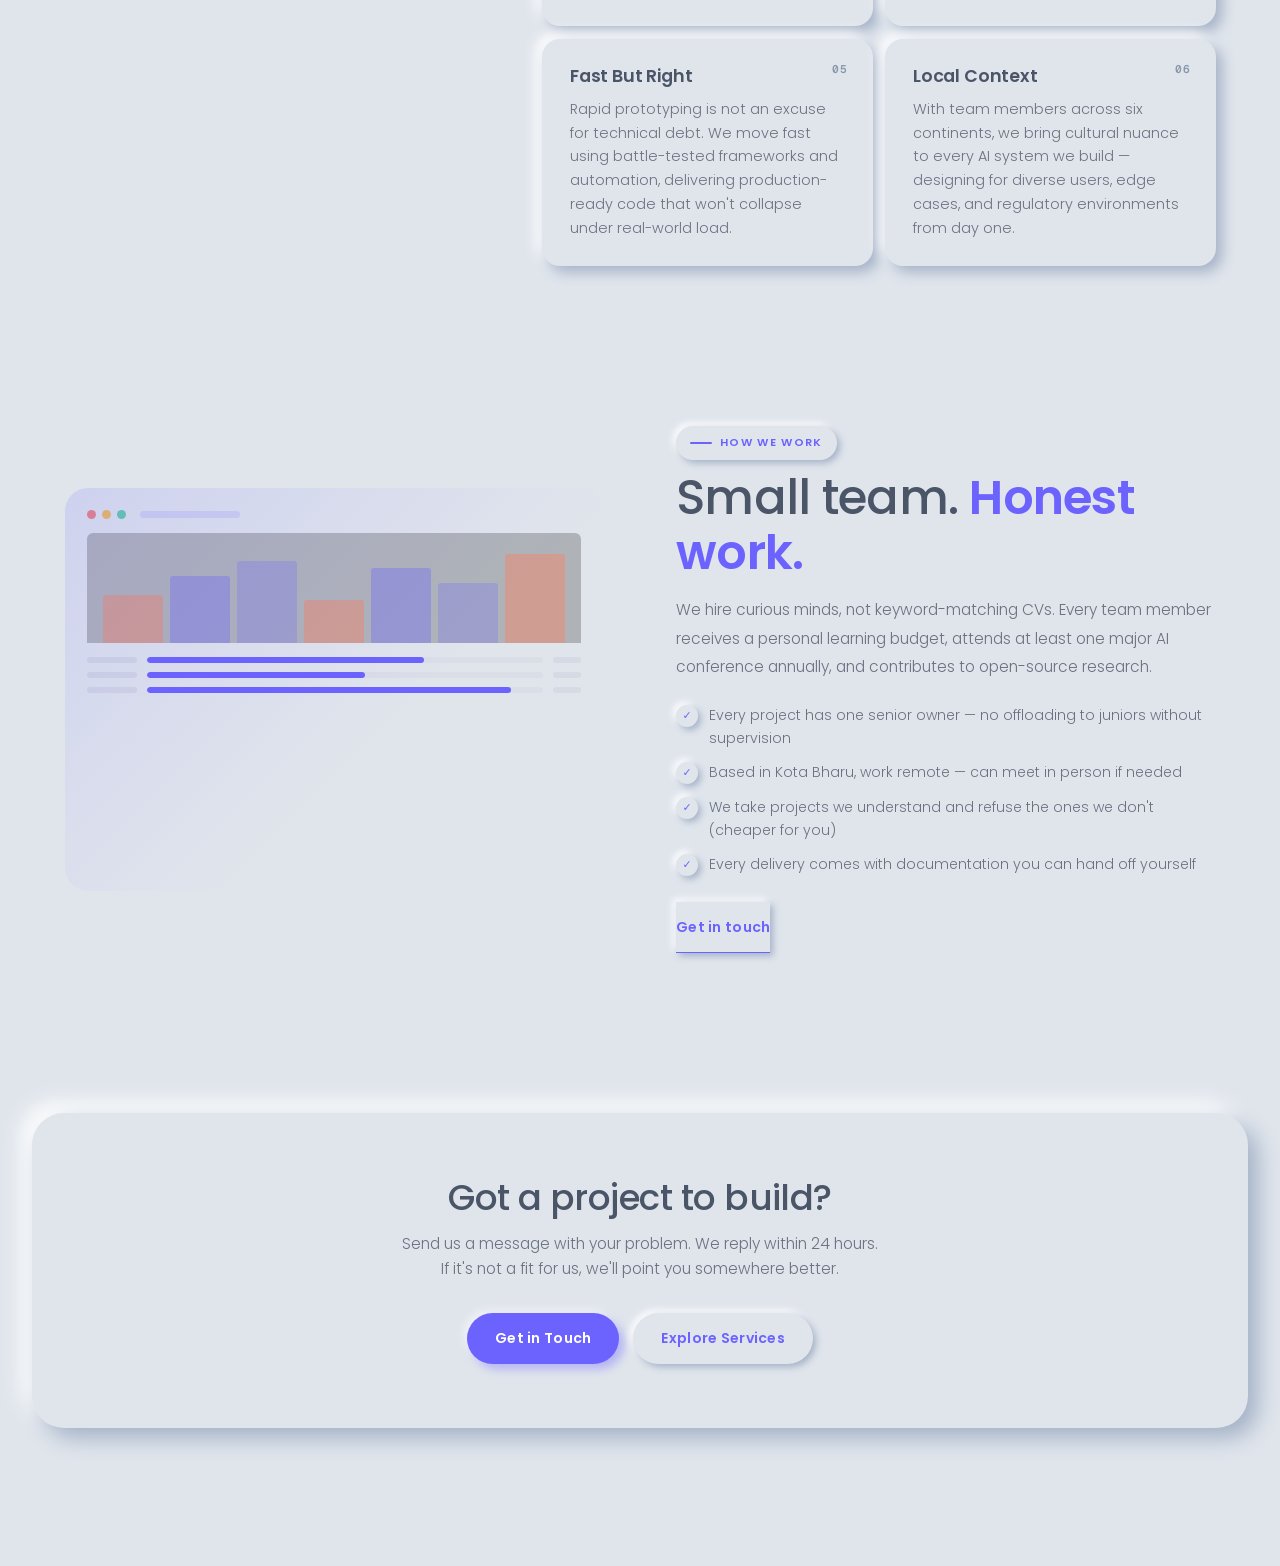
==== commit d70435e3: "fix(theme): complete neumorphic theme audit across all pages CSS bulk replaces: - 25+ instances of s" ====
--- a/about.html
+++ b/about.html
@@ -84,13 +84,13 @@
           <div class="vm-titlebar"></div>
         </div>
         <div class="vm-chart">
-          <div class="vm-bar" style="height:60%;background:rgba(210,159,34,0.65)"></div>
-          <div class="vm-bar" style="height:82%;background:rgba(93,0,24,0.6)"></div>
-          <div class="vm-bar" style="height:48%;background:rgba(232,184,75,0.55)"></div>
-          <div class="vm-bar" style="height:75%;background:rgba(210,159,34,0.6)"></div>
-          <div class="vm-bar" style="height:90%;background:rgba(93,0,24,0.65)"></div>
-          <div class="vm-bar" style="height:55%;background:rgba(232,184,75,0.6)"></div>
-          <div class="vm-bar" style="height:68%;background:rgba(210,159,34,0.7)"></div>
+          <div class="vm-bar" style="height:60%;background:rgba(108,99,255,0.35)"></div>
+          <div class="vm-bar" style="height:82%;background:rgba(255,122,89,0.4)"></div>
+          <div class="vm-bar" style="height:48%;background:rgba(108,99,255,0.25)"></div>
+          <div class="vm-bar" style="height:75%;background:rgba(108,99,255,0.35)"></div>
+          <div class="vm-bar" style="height:90%;background:rgba(255,122,89,0.4)"></div>
+          <div class="vm-bar" style="height:55%;background:rgba(108,99,255,0.25)"></div>
+          <div class="vm-bar" style="height:68%;background:rgba(108,99,255,0.35)"></div>
         </div>
         <div class="vm-rows">
           <div class="vm-row"><div class="vm-row-lbl"></div><div class="vm-row-track"><div class="vm-row-fill" style="width:74%"></div></div><div class="vm-row-val"></div></div>
@@ -149,13 +149,13 @@
           <div class="vm-titlebar"></div>
         </div>
         <div class="vm-chart">
-          <div class="vm-bar" style="height:50%;background:rgba(93,0,24,0.6)"></div>
-          <div class="vm-bar" style="height:70%;background:rgba(210,159,34,0.65)"></div>
-          <div class="vm-bar" style="height:85%;background:rgba(232,184,75,0.55)"></div>
-          <div class="vm-bar" style="height:45%;background:rgba(93,0,24,0.55)"></div>
-          <div class="vm-bar" style="height:78%;background:rgba(210,159,34,0.6)"></div>
-          <div class="vm-bar" style="height:62%;background:rgba(232,184,75,0.6)"></div>
-          <div class="vm-bar" style="height:93%;background:rgba(93,0,24,0.65)"></div>
+          <div class="vm-bar" style="height:50%;background:rgba(255,122,89,0.4)"></div>
+          <div class="vm-bar" style="height:70%;background:rgba(108,99,255,0.35)"></div>
+          <div class="vm-bar" style="height:85%;background:rgba(108,99,255,0.25)"></div>
+          <div class="vm-bar" style="height:45%;background:rgba(255,122,89,0.4)"></div>
+          <div class="vm-bar" style="height:78%;background:rgba(108,99,255,0.35)"></div>
+          <div class="vm-bar" style="height:62%;background:rgba(108,99,255,0.25)"></div>
+          <div class="vm-bar" style="height:93%;background:rgba(255,122,89,0.4)"></div>
         </div>
         <div class="vm-rows">
           <div class="vm-row"><div class="vm-row-lbl"></div><div class="vm-row-track"><div class="vm-row-fill" style="width:70%"></div></div><div class="vm-row-val"></div></div>
--- a/css/style.css
+++ b/css/style.css
@@ -1,58 +1,59 @@
 /* ============================================================
-   AI SOLUTION — Industrial Utility / Workshop Manual
-   Reference: 1970s machinery manual, control panel signage
-   ============================================================ */
-
-@import url('https://fonts.googleapis.com/css2?family=Bricolage+Grotesque:opsz,wght@12..96,400;12..96,500;12..96,600;12..96,700;12..96,800&family=Geist+Mono:wght@400;500;600&display=swap');
+   AI SOLUTION — Neumorphism
+   Soft extruded UI, monochromatic, dual shadows for depth
+   ============================================================ */
+
+@import url('https://fonts.googleapis.com/css2?family=Poppins:wght@300;400;500;600;700&family=Geist+Mono:wght@400;500;600&display=swap');
 
 :root {
-  /* Anime cybertech palette — Drenched dark sunset */
-  --plum:          #46334F;       /* deep purple — primary surface */
-  --plum-deep:     #2e1f37;       /* deeper purple */
-  --plum-soft:     #5a4565;       /* raised surface */
-  --lavender:      #8082A6;       /* body text, secondary */
-  --lavender-pale: #b8b8d4;       /* high-contrast text */
-  --yellow:        #F2C230;       /* highlight, badges */
-  --orange:        #F2921D;       /* secondary CTA */
-  --red:           #F24F13;       /* primary accent — emphasis */
-  --red-deep:      #c43e0d;
-
-  --surface:       var(--plum);
-  --surface-deep:  var(--plum-deep);
-  --surface-raised: var(--plum-soft);
-  --ink:           #f6f1ea;       /* warm cream for headlines */
-  --ink-sub:       var(--lavender-pale);
-  --ink-mute:      var(--lavender);
-  --line:          rgba(128, 130, 166, 0.20);
-  --line-strong:   rgba(128, 130, 166, 0.50);
+  /* Neumorphic palette — everything matches the surface */
+  --surface:        #e0e5ec;
+  --surface-deep:   #d6dce5;
+  --surface-raised: #e0e5ec;
+  --shadow-light:   #ffffff;
+  --shadow-dark:    #a3b1c6;
+  --ink:            #4a5568;
+  --ink-sub:        #6b7280;
+  --ink-mute:       #8898aa;
+  --accent:         #6c63ff;       /* soft purple */
+  --accent-deep:    #5048d8;
+  --accent-soft:    rgba(108,99,255,0.15);
+  --warm:           #ff7a59;       /* secondary tint */
+  --line:           transparent;
+  --line-strong:    rgba(108,99,255,0.18);
 
   --bg-primary:    var(--surface);
-  --bg-secondary:  var(--surface-deep);
-  --bg-card:       var(--surface-raised);
-  --bg-card-hover: var(--surface-raised);
-  --border:        var(--line);
-  --border-hover:  var(--line-strong);
-
-  --primary:       var(--red);
-  --primary-dark:  var(--red-deep);
-  --secondary:     var(--orange);
-  --accent:        var(--yellow);
-  --accent-green:  var(--orange);
-  --danger:        var(--red);
-  --warning:       var(--yellow);
+  --bg-secondary:  var(--surface);
+  --bg-card:       var(--surface);
+  --bg-card-hover: var(--surface);
+  --border:        transparent;
+  --border-hover:  transparent;
+
+  --primary:       var(--accent);
+  --primary-dark:  var(--accent-deep);
+  --secondary:     var(--warm);
+  --accent-green:  var(--warm);
+  --danger:        var(--warm);
+  --warning:       var(--warm);
 
   --text:          var(--ink);
   --text-sub:      var(--ink-sub);
   --text-muted:    var(--ink-mute);
 
-  --display: 'Bricolage Grotesque', system-ui, sans-serif;
+  --display: 'Poppins', system-ui, sans-serif;
   --mono:    'Geist Mono', ui-monospace, monospace;
 
-  --grad:          var(--orange);
-  --grad-accent:   var(--orange-deep);
+  /* Core neumorphic shadows */
+  --neu-raised:    6px 6px 14px var(--shadow-dark), -6px -6px 14px var(--shadow-light);
+  --neu-raised-sm: 3px 3px 7px var(--shadow-dark), -3px -3px 7px var(--shadow-light);
+  --neu-raised-lg: 10px 10px 22px var(--shadow-dark), -10px -10px 22px var(--shadow-light);
+  --neu-pressed:   inset 4px 4px 8px var(--shadow-dark), inset -4px -4px 8px var(--shadow-light);
+  --neu-pressed-sm: inset 2px 2px 5px var(--shadow-dark), inset -2px -2px 5px var(--shadow-light);
+
+  --grad:          var(--accent);
+  --grad-accent:   var(--accent-deep);
   --grad-glow:     none;
-
-  --shadow-card:   none;
+  --shadow-card:   var(--neu-raised);
   --glow:          none;
   --glow-sm:       none;
 
@@ -60,63 +61,59 @@
   --t:             all 0.24s var(--ease);
   --t-slow:        all 0.5s var(--ease);
 
-  --r-sm:   0;
-  --r-md:   0;
-  --r-lg:   0;
-  --r-xl:   0;
+  --r-sm:   12px;
+  --r-md:   18px;
+  --r-lg:   24px;
+  --r-xl:   32px;
 
   --bar-h:         58px;
 }
+
+html, body { background: var(--surface); }
 
 *, *::before, *::after { box-sizing: border-box; margin: 0; padding: 0; }
 html { scroll-behavior: smooth; font-size: 16px; }
 body {
   font-family: var(--display);
-  font-weight: 400;
-  font-variation-settings: "wdth" 100, "opsz" 14;
-  background: var(--plum);
-  background-image:
-    radial-gradient(ellipse 80% 60% at 50% 0%, rgba(242, 79, 19, 0.18), transparent 70%),
-    radial-gradient(ellipse 60% 50% at 90% 30%, rgba(242, 194, 48, 0.08), transparent 60%);
+  font-weight: 300;
+  background: var(--surface);
+  background-image: none;
   color: var(--text);
-  line-height: 1.55;
+  line-height: 1.6;
   overflow-x: hidden;
   -webkit-font-smoothing: antialiased;
 }
 
-/* Section labels — like machinery panel readouts */
+/* Section labels — soft pill on neu-raised surface */
 .eyebrow, .sec-label, .nav-group-label, .ph-label {
-  font-family: var(--mono) !important;
-  font-weight: 500 !important;
-  letter-spacing: 0.06em !important;
+  font-family: var(--display) !important;
+  font-weight: 600 !important;
+  letter-spacing: 0.12em !important;
   text-transform: uppercase;
-  font-size: 0.72rem !important;
-  color: var(--yellow) !important;
-  display: inline-flex; align-items: center; gap: 8px;
-  padding: 0;
-  background: transparent;
-  border: none;
-}
-.eyebrow::before, .sec-label::before, .ph-label::before {
-  content: '';
-  width: 24px; height: 1px;
-  background: var(--yellow);
-  display: inline-block;
-}
-
-/* Display typography — heavy industrial sans */
+  font-size: 0.7rem !important;
+  color: var(--accent) !important;
+  display: inline-flex; align-items: center; gap: 10px;
+  padding: 8px 14px;
+  background: var(--surface);
+  box-shadow: var(--neu-raised-sm);
+  border-radius: 50px;
+  border: none;
+}
+.eyebrow::before, .sec-label::before, .ph-label::before { content: none; }
+
+/* Display typography — soft Poppins, never heavy */
 h1, h2, h3, .hero-title, .sec-title, .ph-title, .cta-band h2 {
   font-family: var(--display);
-  font-weight: 700;
-  letter-spacing: -0.025em;
-  line-height: 0.95;
-  font-variation-settings: "wdth" 100, "opsz" 96;
-}
-h1 i, h2 i, h3 i, .hero-title i, .sec-title i {
-  font-style: italic;
+  font-weight: 500;
+  letter-spacing: -0.015em;
+  line-height: 1.15;
+  color: var(--ink);
+}
+h1 i, h2 i, h3 i, .hero-title i, .sec-title i,
+.hero-title-grad, .sec-title span {
+  font-style: normal;
   font-weight: 600;
-  font-variation-settings: "wdth" 95, "opsz" 96;
-  color: var(--orange);
+  color: var(--accent);
 }
 a { color: inherit; text-decoration: none; }
 img { display: block; max-width: 100%; }
@@ -127,7 +124,7 @@
 ::-webkit-scrollbar-track    { background: var(--bg-secondary); }
 ::-webkit-scrollbar-thumb    { background: var(--primary); border-radius: 4px; }
 ::-webkit-scrollbar-thumb:hover { background: var(--secondary); }
-::selection { background: rgba(210,159,34,0.28); color: var(--text); }
+::selection { background: rgba(108,99,255,0.25); color: var(--text); }
 
 /* ============================================================
    TOP NAVBAR (converted from sidebar)
@@ -135,10 +132,10 @@
 .sidebar {
   position: fixed; top: 0; left: 0; right: 0;
   height: 64px; width: 100%;
-  background: rgba(70, 51, 79, 0.78);
-  backdrop-filter: blur(16px);
-  -webkit-backdrop-filter: blur(16px);
-  border-bottom: 1px solid var(--line);
+  background: var(--surface);
+  backdrop-filter: none;
+  -webkit-backdrop-filter: none;
+  border: none;
   display: flex; flex-direction: row; align-items: center;
   z-index: 1000;
   transition: transform 0.3s var(--ease);
@@ -188,9 +185,20 @@
   border-radius: 2px;
   transition: var(--t);
 }
-.nav-link { color: var(--ink-sub); }
-.nav-link:hover { color: var(--yellow); background: transparent; }
-.nav-link.active { color: var(--yellow); background: transparent; }
+.nav-link {
+  color: var(--ink-sub);
+  padding: 9px 18px;
+  border-radius: 50px;
+  font-weight: 500;
+  transition: var(--t);
+  background: var(--surface);
+}
+.nav-link:hover { color: var(--accent); box-shadow: var(--neu-raised-sm); }
+.nav-link.active {
+  color: var(--accent);
+  font-weight: 600;
+  box-shadow: var(--neu-pressed-sm);
+}
 .nav-badge {
   margin-left: 4px; padding: 1px 6px;
   background: var(--primary); color: #fff;
@@ -207,32 +215,38 @@
 .social-row { display: none; }
 .sidebar-cta {
   display: inline-block; width: auto;
-  padding: 8px 16px;
-  background: var(--red); color: var(--ink);
-  border-radius: 0;
-  font-family: var(--mono);
-  font-size: 0.72rem; font-weight: 600;
-  letter-spacing: 0.04em;
-  text-transform: uppercase;
+  padding: 10px 22px;
+  background: var(--accent); color: #ffffff;
+  border-radius: 50px;
+  font-family: var(--display);
+  font-size: 0.78rem; font-weight: 600;
+  letter-spacing: 0.01em;
+  text-transform: none;
   transition: var(--t);
   white-space: nowrap;
-}
-.sidebar-cta:hover { background: var(--yellow); color: var(--plum-deep); }
+  box-shadow: 4px 4px 10px rgba(108,99,255,0.4), -2px -2px 6px rgba(255,255,255,0.6);
+}
+.sidebar-cta:hover { box-shadow: 6px 6px 14px rgba(108,99,255,0.5), -3px -3px 8px rgba(255,255,255,0.7); }
 
 /* ---- Hamburger ---- */
 .hamburger {
   display: none;
-  position: fixed; top: 14px; left: 14px;
+  position: fixed;
+  top: 12px; right: 14px;
   z-index: 1100;
   width: 44px; height: 44px;
-  background: var(--bg-card);
-  border: 1px solid var(--border); border-radius: var(--r-sm);
+  background: var(--surface);
+  border: none;
+  border-radius: 50%;
+  box-shadow: var(--neu-raised-sm);
   flex-direction: column; align-items: center; justify-content: center;
   gap: 5px; cursor: pointer; transition: var(--t);
 }
+.hamburger:hover { box-shadow: var(--neu-raised); }
+.hamburger.open { box-shadow: var(--neu-pressed-sm); }
 .hamburger span {
-  display: block; width: 20px; height: 2px;
-  background: var(--text); border-radius: 2px; transition: var(--t);
+  display: block; width: 18px; height: 2px;
+  background: var(--accent); border-radius: 2px; transition: var(--t);
 }
 .hamburger.open span:nth-child(1) { transform: translateY(7px) rotate(45deg); }
 .hamburger.open span:nth-child(2) { opacity: 0; transform: scaleX(0); }
@@ -255,33 +269,54 @@
    STICKY BOTTOM BAR
    ============================================================ */
 .bottom-bar {
-  position: fixed; bottom: 0;
-  left: var(--sidebar-w); right: 0;
+  position: fixed; bottom: 14px;
+  left: 14px; right: 14px;
   height: var(--bar-h);
-  background: rgba(10,10,20,0.94);
-  backdrop-filter: blur(20px) saturate(1.4);
-  border-top: 1px solid var(--border);
+  background: var(--surface);
+  backdrop-filter: none;
+  border: none;
+  border-radius: 50px;
+  box-shadow: var(--neu-raised);
   display: flex; align-items: center;
   justify-content: space-between;
-  padding: 0 32px; z-index: 900;
+  padding: 0 28px; z-index: 900;
 }
 .bar-links { display: flex; gap: 22px; }
 .bar-links a {
-  color: var(--text-sub); font-size: 0.78rem; transition: var(--t);
-}
-.bar-links a:hover { color: var(--primary); }
+  color: var(--ink-sub);
+  font-family: var(--display);
+  font-size: 0.8rem;
+  font-weight: 500;
+  transition: var(--t);
+}
+.bar-links a:hover { color: var(--accent); }
 .bar-right { display: flex; align-items: center; gap: 14px; }
-.bar-right span { color: var(--text-muted); font-size: 0.75rem; }
+.bar-right span {
+  color: var(--ink-mute);
+  font-family: var(--display);
+  font-size: 0.78rem;
+  font-weight: 300;
+}
 .bar-cta {
   display: inline-flex; align-items: center; gap: 6px;
-  padding: 8px 20px;
-  background: var(--grad); color: #fff;
-  border-radius: var(--r-sm); font-size: 0.78rem;
-  font-weight: 700; letter-spacing: 0.3px;
-  transition: var(--t); box-shadow: var(--glow-sm);
+  padding: 10px 20px;
+  background: var(--accent);
+  color: #ffffff;
+  border-radius: 50px;
+  font-family: var(--display);
+  font-size: 0.8rem;
+  font-weight: 600;
+  letter-spacing: 0.01em;
+  transition: var(--t);
+  box-shadow: 4px 4px 10px rgba(108,99,255,0.4), -2px -2px 6px rgba(255,255,255,0.6);
   white-space: nowrap;
 }
-.bar-cta:hover { box-shadow: var(--glow); transform: translateY(-1px); }
+.bar-cta:hover {
+  box-shadow: 6px 6px 14px rgba(108,99,255,0.5), -3px -3px 8px rgba(255,255,255,0.7);
+}
+.bar-cta:active {
+  box-shadow: inset 3px 3px 6px var(--accent-deep), inset -2px -2px 4px rgba(255,255,255,0.2);
+}
 .bar-cta svg { width: 13px; height: 13px; }
 
 /* ============================================================
@@ -289,18 +324,20 @@
    ============================================================ */
 .back-top {
   position: fixed;
-  bottom: calc(var(--bar-h) + 18px); right: 20px;
-  width: 42px; height: 42px;
-  background: var(--bg-card); border: 1px solid var(--border);
-  border-radius: var(--r-sm);
+  bottom: calc(var(--bar-h) + 28px); right: 24px;
+  width: 44px; height: 44px;
+  background: var(--surface); border: none;
+  border-radius: 50%;
+  box-shadow: var(--neu-raised-sm);
   display: flex; align-items: center; justify-content: center;
-  color: var(--primary); cursor: pointer; z-index: 800;
+  color: var(--accent); cursor: pointer; z-index: 800;
   opacity: 0; visibility: hidden;
   transform: translateY(16px); transition: var(--t);
 }
 .back-top svg { width: 16px; height: 16px; }
 .back-top.show { opacity: 1; visibility: visible; transform: translateY(0); }
-.back-top:hover { background: var(--primary); color: #fff; box-shadow: var(--glow-sm); }
+.back-top:hover { box-shadow: var(--neu-raised); }
+.back-top:active { box-shadow: var(--neu-pressed-sm); }
 
 /* ============================================================
    HERO
@@ -320,8 +357,8 @@
 .eyebrow {
   display: inline-flex; align-items: center; gap: 8px;
   padding: 5px 15px;
-  background: rgba(232,184,75,0.08);
-  border: 1px solid rgba(232,184,75,0.3);
+  background: var(--accent-soft);
+  border: 1px solid var(--accent-soft);
   border-radius: 30px;
   font-size: 0.7rem; color: var(--accent);
   letter-spacing: 2.5px; text-transform: uppercase; font-weight: 700;
@@ -335,22 +372,18 @@
 
 .hero-title {
   font-family: var(--display);
-  font-size: clamp(3.5rem, 11vw, 10rem);
-  font-weight: 800;
-  line-height: 0.86;
-  letter-spacing: -0.045em;
-  margin-bottom: 32px;
+  font-size: clamp(2.6rem, 7vw, 5rem);
+  font-weight: 500;
+  line-height: 1.1;
+  letter-spacing: -0.025em;
+  margin-bottom: 28px;
   color: var(--ink);
-  text-transform: uppercase;
-  font-variation-settings: "wdth" 88, "opsz" 96;
+  text-transform: none;
 }
 .hero-title > span { display: block; }
 .hero-title-grad {
-  color: var(--red);
-  font-weight: 700;
-  font-style: italic;
-  font-variation-settings: "wdth" 80, "opsz" 96;
-  letter-spacing: -0.04em;
+  color: var(--accent);
+  font-weight: 600;
   display: inline-block;
 }
 
@@ -415,9 +448,11 @@
 .panel-d { grid-area: d; }
 
 .panel {
-  border: 3px solid var(--ink);
-  background: var(--surface-raised);
-  padding: 28px;
+  border: none;
+  border-radius: var(--r-lg);
+  background: var(--surface);
+  box-shadow: var(--neu-raised);
+  padding: 32px;
   position: relative;
   overflow: hidden;
   min-height: 280px;
@@ -437,75 +472,73 @@
   z-index: 2;
 }
 
-/* Panel A — title splash, deeper plum bg */
+/* Panel A — title splash */
 .panel-a {
-  background: var(--plum-deep);
+  background: var(--surface);
+  box-shadow: var(--neu-raised-lg);
   min-height: 420px;
   justify-content: center;
 }
 .panel-a .hero-title {
   margin-bottom: 0;
-  font-size: clamp(2.8rem, 7.5vw, 6rem);
-  line-height: 0.9;
+  font-size: clamp(2.2rem, 5.5vw, 4.4rem);
+  line-height: 1.1;
   color: var(--ink);
 }
 
-/* Panel B — mascot panel, halftone red */
+/* Panel B — mascot panel, pressed surface */
 .panel-b {
-  background: var(--red);
-  color: var(--plum-deep);
-  background-image:
-    radial-gradient(circle at center, var(--plum-deep) 1.2px, transparent 1.7px);
-  background-size: 14px 14px;
+  background: var(--surface);
+  box-shadow: var(--neu-pressed);
   align-items: center;
   justify-content: center;
 }
-.panel-b .panel-tag { color: var(--plum-deep); }
+.panel-b .panel-tag { color: var(--ink-mute); }
 .panel-b .hero-mascot-wrap {
   width: clamp(140px, 60%, 220px);
   margin: 0;
-  filter: drop-shadow(5px 5px 0 var(--plum-deep));
-}
-.panel-b .hero-mascot { color: var(--plum-deep); }
-
-/* Panel C — desc + CTA on yellow */
+  filter: drop-shadow(4px 4px 8px var(--shadow-dark));
+}
+.panel-b .hero-mascot { color: var(--ink); }
+
+/* Panel C — desc + CTA */
 .panel-c {
-  background: var(--yellow);
-  color: var(--plum-deep);
+  background: var(--surface);
+  box-shadow: var(--neu-raised);
   justify-content: flex-end;
 }
-.panel-c .panel-tag { color: var(--plum-deep); }
+.panel-c .panel-tag { color: var(--accent); }
 .panel-c .hero-desc {
-  font-size: clamp(0.96rem, 1.4vw, 1.1rem);
-  line-height: 1.5;
-  color: var(--plum-deep);
+  font-size: clamp(0.96rem, 1.4vw, 1.05rem);
+  line-height: 1.6;
+  color: var(--ink-sub);
   margin-bottom: 22px;
   max-width: 50ch;
-}
-.panel-c .hero-btns { display: flex; gap: 10px; flex-wrap: wrap; }
-.panel-c .btn-pri { background: var(--plum-deep); color: var(--yellow); border-color: var(--plum-deep); }
-.panel-c .btn-pri:hover { background: var(--red); color: var(--ink); border-color: var(--red); }
-.panel-c .btn-sec { color: var(--plum-deep); border-color: var(--plum-deep); background: transparent; }
-.panel-c .btn-sec:hover { background: var(--plum-deep); color: var(--yellow); }
-
-/* Panel D — speech bubble */
+  font-weight: 300;
+}
+.panel-c .hero-btns { display: flex; gap: 12px; flex-wrap: wrap; }
+
+/* Panel D — speech bubble in pressed panel */
 .panel-d {
-  background: var(--surface-raised);
-  background-image:
-    repeating-linear-gradient(45deg, transparent 0 7px, rgba(128,130,166,0.10) 7px 8px);
+  background: var(--surface);
+  box-shadow: var(--neu-pressed);
+  background-image: none;
   justify-content: center;
   align-items: center;
 }
 .speech {
-  background: var(--ink);
-  color: var(--plum-deep);
-  border: 3px solid var(--ink);
-  padding: 20px 22px;
+  background: var(--surface);
+  color: var(--ink-sub);
+  box-shadow: var(--neu-raised-sm);
+  border: none;
+  border-radius: var(--r-md);
+  padding: 22px 24px;
   position: relative;
   font-size: 0.94rem;
-  line-height: 1.45;
+  line-height: 1.55;
   max-width: 92%;
   margin: 10px auto 18px;
+  font-weight: 300;
 }
 .speech p { margin: 0; }
 .speech-attr {
@@ -520,11 +553,13 @@
 .speech::before {
   content: '';
   position: absolute;
-  bottom: -22px; left: 38px;
-  width: 0; height: 0;
-  border-left: 18px solid transparent;
-  border-right: 8px solid transparent;
-  border-top: 22px solid var(--ink);
+  bottom: -14px; left: 38px;
+  width: 22px; height: 22px;
+  background: var(--surface);
+  box-shadow: 3px 3px 6px var(--shadow-dark);
+  transform: rotate(45deg);
+  border-radius: 4px;
+  z-index: -1;
 }
 
 /* Sound effects */
@@ -540,28 +575,17 @@
   pointer-events: none;
   z-index: 3;
 }
-.sfx-1 {
-  top: 36px; right: 28px;
-  color: var(--red);
-  -webkit-text-stroke: 2px var(--ink);
-  text-shadow: 4px 4px 0 var(--ink);
-  transform: rotate(-7deg);
-}
-.sfx-2 {
-  bottom: 18px; right: 16px;
-  color: var(--yellow);
-  -webkit-text-stroke: 2px var(--plum-deep);
-  text-shadow: 3px 3px 0 var(--plum-deep);
-  transform: rotate(8deg);
-}
-.sfx-3 {
-  top: 14px; right: 22px;
-  color: var(--orange);
-  -webkit-text-stroke: 2px var(--ink);
-  text-shadow: 3px 3px 0 var(--ink);
-  transform: rotate(-12deg);
-  font-size: 1.6rem;
-}
+.sfx-1, .sfx-2, .sfx-3 {
+  font-family: var(--display);
+  font-weight: 700;
+  font-style: normal;
+  color: var(--accent);
+  -webkit-text-stroke: 0;
+  text-shadow: 3px 3px 8px var(--shadow-dark), -2px -2px 4px var(--shadow-light);
+}
+.sfx-1 { top: 36px; right: 28px; transform: rotate(-7deg); }
+.sfx-2 { bottom: 18px; right: 16px; transform: rotate(8deg); color: var(--warm); }
+.sfx-3 { top: 14px; right: 22px; transform: rotate(-12deg); font-size: 1.6rem; }
 
 /* Override .hero / .hero-inner default centered narrow stack */
 .hero-comic .hero-mascot-wrap {
@@ -573,14 +597,14 @@
    MARQUEE BANNER
    ============================================================ */
 .marquee {
-  background: var(--red);
-  color: var(--plum-deep);
-  padding: 10px 0;
+  background: var(--surface);
+  color: var(--ink-sub);
+  padding: 16px 0;
   overflow: hidden;
   position: relative;
-  margin: 0;
-  border-top: 1px solid var(--red-deep);
-  border-bottom: 1px solid var(--red-deep);
+  margin: 24px 32px;
+  border-radius: 50px;
+  box-shadow: var(--neu-pressed);
 }
 .marquee-track {
   display: inline-flex;
@@ -598,10 +622,11 @@
   text-transform: uppercase;
 }
 .marquee-track .marquee-dot {
-  color: var(--yellow);
+  color: var(--accent);
   font-size: 0.8em;
   font-weight: 700;
 }
+.marquee-track { font-family: var(--display); font-weight: 500; }
 @keyframes marquee-scroll {
   from { transform: translateX(0); }
   to   { transform: translateX(-50%); }
@@ -657,21 +682,21 @@
   content: '';
   position: absolute; top: -120px; right: -120px;
   width: 500px; height: 500px;
-  background: radial-gradient(circle, rgba(210,159,34,0.12) 0%, transparent 70%);
+  background: radial-gradient(circle, var(--accent-soft) 0%, transparent 70%);
   pointer-events: none;
 }
 .page-hero::after {
   content: '';
   position: absolute; bottom: -80px; left: 5%;
   width: 300px; height: 300px;
-  background: radial-gradient(circle, rgba(232,184,75,0.07) 0%, transparent 70%);
+  background: radial-gradient(circle, var(--accent-soft) 0%, transparent 70%);
   pointer-events: none;
 }
 .ph-label {
   display: inline-flex; align-items: center; gap: 7px;
   padding: 4px 13px;
-  background: rgba(210,159,34,0.08);
-  border: 1px solid rgba(210,159,34,0.25);
+  background: var(--accent-soft);
+  border: 1px solid var(--accent-soft);
   border-radius: 20px;
   font-size: 0.66rem; color: var(--primary);
   letter-spacing: 2.5px; text-transform: uppercase; font-weight: 700;
@@ -761,13 +786,13 @@
   content: attr(data-no);
   position: absolute;
   top: 32px; right: 64px;
-  font-family: var(--mono);
+  font-family: var(--display);
   font-style: normal;
-  font-weight: 600;
+  font-weight: 700;
   font-size: clamp(8rem, 18vw, 16rem);
   line-height: 0.85;
-  color: var(--ink);
-  opacity: 0.06;
+  color: var(--accent);
+  opacity: 0.07;
   pointer-events: none;
   z-index: 0;
   letter-spacing: -0.04em;
@@ -786,16 +811,18 @@
 }
 .sec-title {
   font-family: var(--display);
-  font-size: clamp(2.5rem, 5.5vw, 4.5rem);
-  font-weight: 400;
-  letter-spacing: -0.02em;
-  line-height: 1.0;
-  margin-bottom: 18px;
-  max-width: 18ch;
+  font-size: clamp(1.8rem, 3.8vw, 3rem);
+  font-weight: 500;
+  letter-spacing: -0.015em;
+  line-height: 1.15;
+  margin-bottom: 16px;
+  max-width: 20ch;
+  color: var(--ink);
 }
 .sec-title span {
-  font-style: italic;
-  color: var(--primary);
+  font-style: normal;
+  font-weight: 600;
+  color: var(--accent);
   background: none !important;
   -webkit-background-clip: unset !important;
   -webkit-text-fill-color: currentColor !important;
@@ -816,29 +843,41 @@
    ============================================================ */
 .btn {
   display: inline-flex; align-items: center; gap: 10px;
-  padding: 14px 22px;
-  border-radius: 0;
-  font-family: var(--mono);
-  font-size: 0.8rem; font-weight: 600;
-  letter-spacing: 0.04em;
-  text-transform: uppercase;
+  padding: 14px 28px;
+  border-radius: 50px;
+  font-family: var(--display);
+  font-size: 0.88rem; font-weight: 600;
+  letter-spacing: 0.02em;
+  text-transform: none;
   cursor: pointer; transition: var(--t);
-  border: 2px solid var(--ink);
+  border: none;
   outline: none;
   position: relative;
+  background: var(--surface);
+  color: var(--accent);
+  box-shadow: var(--neu-raised-sm);
 }
 .btn svg { width: 14px; height: 14px; }
-
-.btn { border-color: var(--ink); }
-.btn-pri { background: var(--red); color: var(--ink); border-color: var(--red); }
-.btn-pri:hover { background: var(--yellow); color: var(--plum-deep); border-color: var(--yellow); }
+.btn:hover { box-shadow: var(--neu-raised); }
+.btn:active { box-shadow: var(--neu-pressed-sm); }
+
+.btn-pri {
+  background: var(--accent);
+  color: #ffffff;
+  box-shadow: 5px 5px 10px rgba(108,99,255,0.4), -3px -3px 8px rgba(255,255,255,0.6);
+}
+.btn-pri:hover {
+  box-shadow: 7px 7px 16px rgba(108,99,255,0.5), -4px -4px 10px rgba(255,255,255,0.7);
+}
+.btn-pri:active {
+  box-shadow: inset 4px 4px 8px var(--accent-deep), inset -3px -3px 6px rgba(255,255,255,0.2);
+}
 
 .btn-sec {
-  background: transparent;
-  color: var(--ink);
-  border-color: var(--ink);
-}
-.btn-sec:hover { background: var(--ink); color: var(--plum); }
+  background: var(--surface);
+  color: var(--accent);
+  box-shadow: var(--neu-raised-sm);
+}
 
 .btn-ghost {
   background: transparent;
@@ -857,21 +896,23 @@
 .grid-2 { display: grid; grid-template-columns: repeat(2,1fr); gap: 22px; }
 
 .card {
-  background: var(--surface-raised);
-  border: 1px solid var(--line);
-  padding: 24px;
+  background: var(--surface);
+  border: none;
+  border-radius: var(--r-md);
+  padding: 28px;
   position: relative;
   transition: var(--t);
   counter-increment: card-num;
+  box-shadow: var(--neu-raised);
 }
 .card::before, .card::after { display: none; }
 .card::before {
   display: block;
   content: counter(card-num, decimal-leading-zero);
   position: absolute;
-  top: 16px; right: 18px;
+  top: 18px; right: 22px;
   font-family: var(--mono);
-  font-size: 0.7rem;
+  font-size: 0.72rem;
   font-weight: 600;
   letter-spacing: 0.04em;
   color: var(--ink-mute);
@@ -879,33 +920,30 @@
   width: auto; height: auto;
 }
 .card:hover {
-  background: var(--red);
-  border-color: var(--red);
-  transform: none;
-  box-shadow: none;
-}
-.card:hover .card-title,
-.card:hover .card-desc,
-.card:hover::before { color: var(--plum-deep); }
+  box-shadow: var(--neu-raised-lg);
+  transform: translateY(-2px);
+}
+.card:hover .card-title { color: var(--accent); }
 
 .card-icon { display: none; }
 .card-title {
   font-family: var(--display);
-  font-size: 1.4rem;
-  font-weight: 700;
-  font-variation-settings: "wdth" 92, "opsz" 32;
+  font-size: 1.15rem;
+  font-weight: 600;
   margin-bottom: 10px;
-  line-height: 1.05;
-  letter-spacing: -0.02em;
+  line-height: 1.3;
+  letter-spacing: -0.01em;
   color: var(--ink);
-  text-transform: uppercase;
+  text-transform: none;
   padding-right: 40px;
+  transition: var(--t);
 }
 .card-desc {
   font-size: 0.92rem;
   color: var(--ink-sub);
-  line-height: 1.55;
-  font-family: var(--display);
+  line-height: 1.65;
+  font-family: var(--display);
+  font-weight: 300;
 }
 
 .grid-3 { counter-reset: card-num; }
@@ -956,7 +994,7 @@
 .img-card:hover img { filter: saturate(1) brightness(0.95); }
 .img-card-overlay {
   position: absolute; inset: 0;
-  background: linear-gradient(135deg, rgba(210,159,34,0.18), transparent 60%);
+  background: linear-gradient(135deg, var(--accent-soft), transparent 60%);
 }
 
 /* Checklist */
@@ -967,21 +1005,25 @@
 }
 .chk-list li::before {
   content: '✓';
-  width: 20px; height: 20px; flex-shrink: 0;
-  background: rgba(16,185,129,0.12);
-  border: 1px solid rgba(16,185,129,0.3);
+  width: 22px; height: 22px; flex-shrink: 0;
+  background: var(--surface);
+  box-shadow: var(--neu-raised-sm);
+  border: none;
   border-radius: 50%; display: flex; align-items: center; justify-content: center;
-  font-size: 0.66rem; color: var(--accent-green); margin-top: 1px;
+  font-size: 0.68rem; color: var(--accent); margin-top: 1px; font-weight: 700;
 }
 
 /* Tech tags */
-.tags { display: flex; flex-wrap: wrap; gap: 7px; margin-top: 18px; }
+.tags { display: flex; flex-wrap: wrap; gap: 8px; margin-top: 18px; }
 .tag {
-  padding: 4px 12px;
-  background: rgba(232,184,75,0.07);
-  border: 1px solid rgba(232,184,75,0.2);
-  border-radius: 20px; font-size: 0.7rem;
-  color: var(--accent); font-weight: 600; letter-spacing: 0.3px;
+  padding: 6px 14px;
+  background: var(--surface);
+  border: none;
+  box-shadow: var(--neu-raised-sm);
+  border-radius: 50px;
+  font-family: var(--display);
+  font-size: 0.72rem;
+  color: var(--accent); font-weight: 600;
 }
 
 /* ============================================================
@@ -1010,19 +1052,25 @@
    ============================================================ */
 .pricing-wrap { display: grid; grid-template-columns: repeat(3,1fr); gap: 22px; align-items: start; }
 .price-card {
-  background: var(--bg-card); border: 1px solid var(--border);
-  border-radius: var(--r-md); padding: 34px 28px; position: relative;
-  transition: var(--t);
-}
-.price-card:hover { border-color: var(--border-hover); transform: translateY(-4px); box-shadow: var(--shadow-card); }
+  background: var(--surface);
+  border: none;
+  border-radius: var(--r-lg);
+  padding: 36px 30px;
+  position: relative;
+  transition: var(--t);
+  box-shadow: var(--neu-raised);
+}
+.price-card:hover { box-shadow: var(--neu-raised-lg); transform: translateY(-2px); }
 .price-card.hot {
-  border-color: var(--primary);
-  background: linear-gradient(160deg, rgba(210,159,34,0.08) 0%, rgba(93,0,24,0.04) 100%);
+  background: var(--surface);
+  box-shadow: var(--neu-raised-lg), inset 0 0 0 2px var(--accent-soft);
 }
 .price-card.hot::before {
   content: 'MOST POPULAR';
   position: absolute; top: -13px; left: 50%; transform: translateX(-50%);
-  background: var(--grad); color: #fff; padding: 4px 16px;
+  background: var(--accent); color: #ffffff;
+  border-radius: 50px;
+  padding: 5px 18px;
   border-radius: 20px; font-size: 0.6rem; font-weight: 800; letter-spacing: 1.5px;
   white-space: nowrap;
 }
@@ -1068,10 +1116,15 @@
    ============================================================ */
 .faq-list { display: flex; flex-direction: column; gap: 10px; }
 .faq-item {
-  background: var(--bg-card); border: 1px solid var(--border);
-  border-radius: var(--r-md); overflow: hidden; transition: var(--t);
-}
-.faq-item.open { border-color: rgba(210,159,34,0.3); }
+  background: var(--surface);
+  border: none;
+  border-radius: var(--r-md);
+  overflow: hidden;
+  transition: var(--t);
+  box-shadow: var(--neu-raised-sm);
+  margin-bottom: 10px;
+}
+.faq-item.open { box-shadow: var(--neu-pressed-sm); }
 .faq-q {
   display: flex; align-items: center; justify-content: space-between;
   padding: 18px 22px; cursor: pointer;
@@ -1082,15 +1135,16 @@
 .faq-icon {
   width: 27px; height: 27px; flex-shrink: 0;
   border-radius: 7px;
-  background: rgba(210,159,34,0.09);
-  border: 1px solid rgba(210,159,34,0.2);
+  background: var(--accent-soft);
+  border: 1px solid var(--accent-soft);
   display: flex; align-items: center; justify-content: center;
   color: var(--primary); font-size: 1.1rem; line-height: 1;
   transition: var(--t); font-weight: 300;
 }
 .faq-item.open .faq-icon {
-  background: var(--primary); color: #fff;
-  border-color: var(--primary); transform: rotate(45deg);
+  background: var(--accent); color: #ffffff;
+  border: none;
+  transform: rotate(45deg);
 }
 .faq-body { max-height: 0; overflow: hidden; transition: max-height 0.36s var(--ease); }
 .faq-item.open .faq-body { max-height: 400px; }
@@ -1106,34 +1160,41 @@
 .contact-info-list { display: flex; flex-direction: column; gap: 22px; margin-top: 28px; }
 .cinfo-item { display: flex; gap: 15px; align-items: flex-start; }
 .cinfo-icon {
-  width: 42px; height: 42px; flex-shrink: 0;
-  background: rgba(210,159,34,0.09);
-  border: 1px solid rgba(210,159,34,0.2);
-  border-radius: var(--r-sm);
+  width: 44px; height: 44px; flex-shrink: 0;
+  background: var(--surface);
+  border: none;
+  box-shadow: var(--neu-raised-sm);
+  border-radius: 50%;
   display: flex; align-items: center; justify-content: center;
-  font-size: 1.1rem;
-}
-.cinfo-icon svg { width: 18px; height: 18px; color: var(--primary); }
-.cinfo-lbl { font-size: 0.67rem; color: var(--text-muted); text-transform: uppercase; letter-spacing: 1.5px; font-weight: 700; margin-bottom: 3px; }
-.cinfo-val { font-size: 0.9rem; color: var(--text); }
+  color: var(--accent);
+}
+.cinfo-icon svg { width: 18px; height: 18px; color: var(--accent); }
+.cinfo-lbl { font-family: var(--display); font-size: 0.68rem; color: var(--ink-mute); text-transform: uppercase; letter-spacing: 1.2px; font-weight: 600; margin-bottom: 4px; }
+.cinfo-val { font-family: var(--display); font-size: 0.92rem; color: var(--ink); font-weight: 500; }
 
 .contact-form-wrap {
-  background: var(--bg-card); border: 1px solid var(--border);
-  border-radius: var(--r-lg); padding: 38px 36px;
+  background: var(--surface);
+  border: none;
+  border-radius: var(--r-lg);
+  padding: 38px 36px;
+  box-shadow: var(--neu-raised);
 }
 .form-row { display: grid; grid-template-columns: 1fr 1fr; gap: 18px; }
 .form-group { display: flex; flex-direction: column; gap: 7px; margin-bottom: 18px; }
 .form-label { font-size: 0.76rem; font-weight: 700; color: var(--text-sub); text-transform: uppercase; letter-spacing: 0.5px; }
 .form-ctrl {
-  width: 100%; padding: 12px 15px;
-  background: var(--bg-secondary);
-  border: 1px solid var(--border); border-radius: var(--r-sm);
+  width: 100%; padding: 14px 16px;
+  background: var(--surface);
+  border: none;
+  border-radius: var(--r-sm);
+  box-shadow: var(--neu-pressed-sm);
+  font-family: var(--display);
   color: var(--text); font-size: 0.89rem; font-family: inherit;
   transition: var(--t); outline: none;
 }
-.form-ctrl::placeholder { color: var(--text-muted); }
-.form-ctrl:focus { border-color: var(--primary); box-shadow: 0 0 0 3px rgba(210,159,34,0.1); }
-.form-ctrl.err { border-color: var(--danger); }
+.form-ctrl::placeholder { color: var(--ink-mute); }
+.form-ctrl:focus { outline: none; box-shadow: var(--neu-pressed), 0 0 0 2px var(--accent); }
+.form-ctrl.err { box-shadow: var(--neu-pressed-sm), 0 0 0 2px var(--warm); }
 textarea.form-ctrl { resize: vertical; min-height: 118px; }
 .form-err { font-size: 0.73rem; color: var(--danger); display: none; }
 .form-group.has-err .form-err { display: block; }
@@ -1153,10 +1214,14 @@
    ============================================================ */
 .team-grid { display: grid; grid-template-columns: repeat(4,1fr); gap: 20px; }
 .team-card {
-  background: var(--bg-card); border: 1px solid var(--border);
-  border-radius: var(--r-md); overflow: hidden; transition: var(--t);
-}
-.team-card:hover { border-color: var(--border-hover); transform: translateY(-4px); }
+  background: var(--surface);
+  border: none;
+  border-radius: var(--r-md);
+  overflow: hidden;
+  transition: var(--t);
+  box-shadow: var(--neu-raised);
+}
+.team-card:hover { box-shadow: var(--neu-raised-lg); transform: translateY(-2px); }
 .team-img { aspect-ratio: 1; overflow: hidden; }
 .team-img img {
   width: 100%; height: 100%; object-fit: cover;
@@ -1174,7 +1239,7 @@
   color: var(--text-muted); transition: var(--t);
 }
 .team-socials a svg { width: 11px; height: 11px; }
-.team-socials a:hover { border-color: var(--primary); color: var(--primary); background: rgba(210,159,34,0.1); }
+.team-socials a:hover { border-color: var(--primary); color: var(--primary); background: var(--accent-soft); }
 
 /* ============================================================
    TIMELINE
@@ -1189,7 +1254,7 @@
 .tl-item::before {
   content: ''; position: absolute; left: -34px; top: 5px;
   width: 12px; height: 12px; background: var(--primary); border-radius: 50%;
-  box-shadow: 0 0 12px rgba(210,159,34,0.7);
+  box-shadow: 0 0 12px var(--accent-soft);
 }
 .tl-year { font-size: 0.68rem; font-weight: 800; color: var(--accent); letter-spacing: 2px; text-transform: uppercase; margin-bottom: 5px; }
 .tl-title { font-size: 0.98rem; font-weight: 700; margin-bottom: 6px; }
@@ -1208,13 +1273,15 @@
 .proc-item { text-align: center; padding: 0 14px; position: relative; z-index: 1; }
 .proc-num {
   width: 58px; height: 58px; border-radius: 50%;
-  background: var(--bg-card); border: 2px solid var(--border);
+  background: var(--surface); border: none;
+  box-shadow: var(--neu-raised-sm);
+  color: var(--accent);
   display: flex; align-items: center; justify-content: center;
   margin: 0 auto 18px;
   font-size: 1.2rem; font-weight: 900; color: var(--primary);
   transition: var(--t);
 }
-.proc-item:hover .proc-num { background: var(--primary); color: #fff; border-color: var(--primary); box-shadow: var(--glow-sm); }
+.proc-item:hover .proc-num { box-shadow: var(--neu-pressed-sm); }
 .proc-title { font-size: 0.9rem; font-weight: 700; margin-bottom: 7px; }
 .proc-desc { font-size: 0.8rem; color: var(--text-sub); line-height: 1.65; }
 
@@ -1222,59 +1289,69 @@
    VALUES
    ============================================================ */
 .val-item {
-  background: var(--surface-raised);
-  border: 1px solid var(--line);
-  padding: 22px 24px;
+  background: var(--surface);
+  border: none;
+  border-radius: var(--r-md);
+  padding: 26px 28px;
   transition: var(--t);
   counter-increment: val-num;
   position: relative;
+  box-shadow: var(--neu-raised);
 }
 .val-item::before {
   content: counter(val-num, decimal-leading-zero);
   position: absolute;
-  top: 18px; right: 22px;
+  top: 22px; right: 26px;
   font-family: var(--mono);
   font-size: 0.7rem; font-weight: 600;
   color: var(--ink-mute);
   letter-spacing: 0.04em;
 }
-.val-item:hover { background: var(--red); border-color: var(--red); color: var(--plum-deep); }
-.val-item:hover .val-title, .val-item:hover .val-desc, .val-item:hover::before { color: var(--plum-deep); }
+.val-item:hover { box-shadow: var(--neu-raised-lg); transform: translateY(-2px); }
+.val-item:hover .val-title { color: var(--accent); }
 .grid-2 { counter-reset: val-num; }
 .val-icon { font-size: 1.6rem; margin-bottom: 12px; }
 .val-title {
   font-family: var(--display);
-  font-size: 1.15rem; font-weight: 700;
-  font-variation-settings: "wdth" 92, "opsz" 32;
-  margin-bottom: 8px;
-  letter-spacing: -0.02em;
-  text-transform: uppercase;
-  line-height: 1.05;
-  padding-right: 36px;
-}
-.val-desc { font-size: 0.92rem; color: var(--ink-sub); line-height: 1.55; font-family: var(--display); }
+  font-size: 1.1rem; font-weight: 600;
+  margin-bottom: 10px;
+  letter-spacing: -0.01em;
+  text-transform: none;
+  line-height: 1.3;
+  padding-right: 40px;
+  color: var(--ink);
+  transition: var(--t);
+}
+.val-desc { font-size: 0.9rem; color: var(--ink-sub); line-height: 1.65; font-family: var(--display); font-weight: 300; }
 
 /* ============================================================
    CTA BAND
    ============================================================ */
 .cta-band {
-  text-align: center; padding: 80px 64px;
-  background: linear-gradient(135deg, rgba(210,159,34,0.07), rgba(93,0,24,0.04));
-  border-top: 1px solid var(--border);
-  border-bottom: 1px solid var(--border);
+  text-align: center;
+  padding: 64px 48px;
+  background: var(--surface);
+  box-shadow: var(--neu-raised-lg);
+  border: none;
+  border-radius: var(--r-xl);
+  margin: 80px 32px;
   position: relative; overflow: hidden;
 }
-.cta-band::before {
-  content: ''; position: absolute; inset: 0;
-  background: var(--grad-glow); pointer-events: none;
-}
+.cta-band::before { display: none; }
 .cta-band h2 {
-  font-size: clamp(1.75rem, 3vw, 2.7rem);
-  font-weight: 900; letter-spacing: -0.5px; margin-bottom: 14px;
+  font-size: clamp(1.6rem, 2.8vw, 2.3rem);
+  font-weight: 500;
+  letter-spacing: -0.015em;
+  margin-bottom: 14px;
+  color: var(--ink);
 }
 .cta-band p {
-  font-size: 0.97rem; color: var(--text-sub);
-  max-width: 480px; margin: 0 auto 36px; line-height: 1.8;
+  font-size: 0.96rem;
+  font-weight: 300;
+  color: var(--ink-sub);
+  max-width: 480px;
+  margin: 0 auto 32px;
+  line-height: 1.6;
 }
 .cta-btns { display: flex; gap: 14px; justify-content: center; flex-wrap: wrap; }
 
@@ -1365,7 +1442,7 @@
 .vis-mockup::before {
   content: '';
   position: absolute; inset: 0;
-  background: linear-gradient(135deg, rgba(210,159,34,0.05), transparent 60%);
+  background: linear-gradient(135deg, var(--accent-soft), transparent 60%);
   pointer-events: none;
 }
 .vm-header { display: flex; align-items: center; gap: 6px; }
@@ -1373,7 +1450,7 @@
 .vm-dot:nth-child(1) { background: rgba(239,68,68,0.6); }
 .vm-dot:nth-child(2) { background: rgba(245,158,11,0.6); }
 .vm-dot:nth-child(3) { background: rgba(16,185,129,0.6); }
-.vm-titlebar { margin-left: 8px; width: 100px; height: 7px; background: rgba(210,159,34,0.22); border-radius: 4px; }
+.vm-titlebar { margin-left: 8px; width: 100px; height: 7px; background: var(--accent-soft); border-radius: 4px; }
 .vm-chart {
   display: flex; align-items: flex-end; gap: 7px;
   height: 110px;
@@ -1403,7 +1480,7 @@
 .testi-init {
   width: 42px; height: 42px; flex-shrink: 0;
   border-radius: 50%;
-  background: rgba(210,159,34,0.12);
+  background: var(--accent-soft);
   border: 2px solid var(--border);
   display: flex; align-items: center; justify-content: center;
   font-size: 0.8rem; font-weight: 800; color: var(--primary);
@@ -1415,25 +1492,52 @@
    ============================================================ */
 .srv-detail-grid { display: grid; grid-template-columns: repeat(2,1fr); gap: 22px; }
 .srv-card {
-  background: var(--bg-card); border: 1px solid var(--border);
-  border-radius: var(--r-md); padding: 30px; transition: var(--t);
-  display: flex; flex-direction: column; gap: 0;
-}
-.srv-card:hover { border-color: var(--border-hover); transform: translateY(-4px); box-shadow: var(--shadow-card), var(--glow-sm); }
+  background: var(--surface);
+  border: none;
+  border-radius: var(--r-md);
+  padding: 30px;
+  transition: var(--t);
+  display: flex;
+  flex-direction: column;
+  gap: 0;
+  box-shadow: var(--neu-raised);
+}
+.srv-card:hover { box-shadow: var(--neu-raised-lg); transform: translateY(-2px); }
+.srv-card:hover .srv-card-title { color: var(--accent); }
 .srv-card-icon {
   width: 54px; height: 54px;
-  background: rgba(210,159,34,0.09);
-  border: 1px solid rgba(210,159,34,0.18);
-  border-radius: var(--r-sm);
+  background: var(--surface);
+  box-shadow: var(--neu-pressed-sm);
+  border: none;
+  border-radius: 50%;
   display: flex; align-items: center; justify-content: center;
   font-size: 1.5rem; margin-bottom: 16px; transition: var(--t);
 }
-.srv-card:hover .srv-card-icon { background: var(--grad); border-color: transparent; }
-.srv-card-title { font-size: 1.05rem; font-weight: 700; margin-bottom: 10px; }
-.srv-card-desc { font-size: 0.86rem; color: var(--text-sub); line-height: 1.75; margin-bottom: 16px; flex: 1; }
+.srv-card:hover .srv-card-icon { box-shadow: var(--neu-pressed); }
+.srv-card-title {
+  font-family: var(--display);
+  font-size: 1.15rem;
+  font-weight: 600;
+  margin-bottom: 12px;
+  letter-spacing: -0.01em;
+  color: var(--ink);
+  transition: var(--t);
+}
+.srv-card-desc {
+  font-family: var(--display);
+  font-size: 0.92rem;
+  font-weight: 300;
+  color: var(--ink-sub);
+  line-height: 1.65;
+  margin-bottom: 20px;
+  flex: 1;
+}
 .srv-card-link {
   display: inline-flex; align-items: center; gap: 6px;
-  font-size: 0.8rem; font-weight: 700; color: var(--primary);
+  font-family: var(--display);
+  font-size: 0.84rem;
+  font-weight: 600;
+  color: var(--accent);
   transition: var(--t);
 }
 .srv-card-link svg { width: 13px; height: 13px; transition: var(--t); }
@@ -1461,13 +1565,21 @@
     order: 3;
     width: 100%;
     flex-basis: 100%;
-    border-top: 1px solid var(--border);
-    padding: 8px 0;
+    border-top: 1px solid rgba(108,99,255,0.12);
+    padding: 12px 0;
     display: none;
-    flex-wrap: wrap;
+    flex-direction: column;
+    gap: 4px;
   }
   .sidebar.open .sidebar-nav { display: flex; }
-  .hamburger { display: flex; position: static; margin-left: auto; }
+  .hamburger { display: flex; }
+  .sidebar-footer {
+    display: none;
+    order: 4;
+    width: 100%;
+    padding: 0 0 12px;
+  }
+  .sidebar.open .sidebar-footer { display: flex; }
   .main { margin-left: 0; padding-top: 64px; }
   .bottom-bar { left: 0; }
 
@@ -1526,35 +1638,35 @@
   gap: 12px;
 }
 .chat-toggle {
-  width: 52px; height: 52px;
+  width: 56px; height: 56px;
   border-radius: 50%;
-  background: var(--grad);
+  background: var(--accent);
   border: none; cursor: pointer;
   display: flex; align-items: center; justify-content: center;
-  box-shadow: 0 4px 24px rgba(210,159,34,0.45);
-  transition: transform 0.2s, box-shadow 0.2s;
+  box-shadow: 5px 5px 14px rgba(108,99,255,0.4), -3px -3px 10px rgba(255,255,255,0.7);
+  transition: var(--t);
   position: relative;
-  color: #19171b;
+  color: #ffffff;
 }
 .chat-toggle svg { width: 22px; height: 22px; }
-.chat-toggle:hover { transform: scale(1.08); box-shadow: 0 6px 32px rgba(210,159,34,0.6); }
+.chat-toggle:hover { box-shadow: 7px 7px 18px rgba(108,99,255,0.5), -4px -4px 12px rgba(255,255,255,0.8); }
 .chat-badge {
   position: absolute; top: -2px; right: -2px;
-  width: 18px; height: 18px; border-radius: 50%;
-  background: #ef4444; color: #fff;
-  font-size: 0.62rem; font-weight: 800;
+  width: 20px; height: 20px; border-radius: 50%;
+  background: var(--warm); color: #ffffff;
+  font-size: 0.66rem; font-weight: 700;
   display: flex; align-items: center; justify-content: center;
-  border: 2px solid var(--bg-primary);
+  border: 2px solid var(--surface);
   transition: transform 0.2s;
 }
 .chat-badge.hide { transform: scale(0); }
 .chat-panel {
   width: 320px;
-  background: var(--bg-card);
-  border: 1px solid var(--border-hover);
-  border-radius: 16px;
+  background: var(--surface);
+  border: none;
+  border-radius: var(--r-md);
   overflow: hidden;
-  box-shadow: 0 20px 60px rgba(0,0,0,0.55);
+  box-shadow: var(--neu-raised-lg);
   display: flex; flex-direction: column;
   max-height: 420px;
   opacity: 0; transform: translateY(16px) scale(0.96);
@@ -1566,23 +1678,23 @@
   pointer-events: all;
 }
 .chat-header {
-  background: var(--grad);
-  padding: 13px 16px;
+  background: var(--accent);
+  padding: 14px 18px;
   display: flex; align-items: center; justify-content: space-between;
-  color: #19171b; flex-shrink: 0;
+  color: #ffffff; flex-shrink: 0;
 }
 .chat-header-info { display: flex; align-items: center; gap: 10px; }
 .chat-avatar {
   width: 34px; height: 34px; border-radius: 50%;
-  background: rgba(25,23,27,0.22);
+  background: rgba(255,255,255,0.22);
   display: flex; align-items: center; justify-content: center;
-  font-size: 0.7rem; font-weight: 800; color: #c49320;
-}
-.chat-name { font-size: 0.87rem; font-weight: 800; line-height: 1.2; }
-.chat-status { font-size: 0.66rem; opacity: 0.72; }
+  font-size: 0.72rem; font-weight: 700; color: #ffffff;
+}
+.chat-name { font-family: var(--display); font-size: 0.88rem; font-weight: 600; line-height: 1.2; }
+.chat-status { font-family: var(--display); font-size: 0.68rem; opacity: 0.82; font-weight: 300; }
 .chat-close {
   background: none; border: none; cursor: pointer;
-  font-size: 1.3rem; line-height: 1; color: #19171b; opacity: 0.65;
+  font-size: 1.3rem; line-height: 1; color: #ffffff; opacity: 0.8;
   padding: 0; transition: opacity 0.15s;
 }
 .chat-close:hover { opacity: 1; }
@@ -1601,14 +1713,18 @@
   font-size: 0.82rem; line-height: 1.55;
 }
 .chat-msg.bot .chat-bubble {
-  background: var(--bg-secondary);
-  color: var(--text);
-  border-bottom-left-radius: 3px;
+  background: var(--surface);
+  box-shadow: var(--neu-raised-sm);
+  color: var(--ink);
+  font-family: var(--display);
+  border-bottom-left-radius: 4px;
 }
 .chat-msg.user .chat-bubble {
-  background: var(--grad);
-  color: #19171b; font-weight: 600;
-  border-bottom-right-radius: 3px;
+  background: var(--accent);
+  color: #ffffff;
+  font-weight: 500;
+  font-family: var(--display);
+  border-bottom-right-radius: 4px;
 }
 .chat-time { font-size: 0.62rem; color: var(--text-muted); padding: 0 3px; }
 .chat-typing .chat-bubble { display: flex; gap: 5px; align-items: center; padding: 10px 14px; }
@@ -1626,22 +1742,25 @@
   display: flex; gap: 8px; flex-shrink: 0;
 }
 .chat-input {
-  flex: 1; background: var(--bg-secondary);
-  border: 1px solid var(--border);
-  border-radius: 8px; padding: 8px 11px;
-  font-size: 0.81rem; color: var(--text); outline: none;
-  font-family: inherit;
-  transition: border-color 0.2s;
-}
-.chat-input::placeholder { color: var(--text-muted); }
-.chat-input:focus { border-color: var(--primary); }
+  flex: 1; background: var(--surface);
+  border: none;
+  box-shadow: var(--neu-pressed-sm);
+  border-radius: 50px; padding: 10px 16px;
+  font-size: 0.84rem; color: var(--ink); outline: none;
+  font-family: var(--display);
+  transition: var(--t);
+}
+.chat-input::placeholder { color: var(--ink-mute); }
+.chat-input:focus { box-shadow: var(--neu-pressed-sm), 0 0 0 2px var(--accent); }
 .chat-send {
-  width: 34px; height: 34px; flex-shrink: 0;
-  background: var(--grad); border: none; border-radius: 8px;
+  width: 38px; height: 38px; flex-shrink: 0;
+  background: var(--accent); border: none; border-radius: 50%;
   cursor: pointer; display: flex; align-items: center; justify-content: center;
-  color: #19171b; transition: opacity 0.2s;
-}
-.chat-send:hover { opacity: 0.85; }
+  color: #ffffff;
+  box-shadow: 3px 3px 8px rgba(108,99,255,0.35), -2px -2px 6px rgba(255,255,255,0.6);
+  transition: var(--t);
+}
+.chat-send:hover { box-shadow: 5px 5px 12px rgba(108,99,255,0.45), -3px -3px 8px rgba(255,255,255,0.7); }
 .chat-send svg { width: 15px; height: 15px; }
 @media (max-width: 480px) {
   .chat-widget { right: 14px; bottom: 76px; }
@@ -1656,11 +1775,13 @@
 }
 .lang-sep { color: var(--text-muted); font-size: 0.7rem; }
 .lang-btn {
-  background: none; border: none; cursor: pointer;
-  font-size: 0.72rem; font-weight: 800; letter-spacing: 0.5px;
-  color: var(--text-muted); padding: 3px 8px;
-  border-radius: 4px; font-family: inherit;
-  transition: color 0.15s, background 0.15s;
-}
-.lang-btn.active { color: var(--primary); background: rgba(210,159,34,0.12); }
-.lang-btn:hover:not(.active) { color: var(--text); }
+  background: var(--surface); border: none; cursor: pointer;
+  font-size: 0.7rem; font-weight: 600; letter-spacing: 0.04em;
+  color: var(--ink-mute);
+  padding: 6px 12px;
+  border-radius: 50px;
+  font-family: var(--display);
+  transition: var(--t);
+}
+.lang-btn.active { color: var(--accent); box-shadow: var(--neu-pressed-sm); }
+.lang-btn:hover:not(.active) { color: var(--accent); box-shadow: var(--neu-raised-sm); }
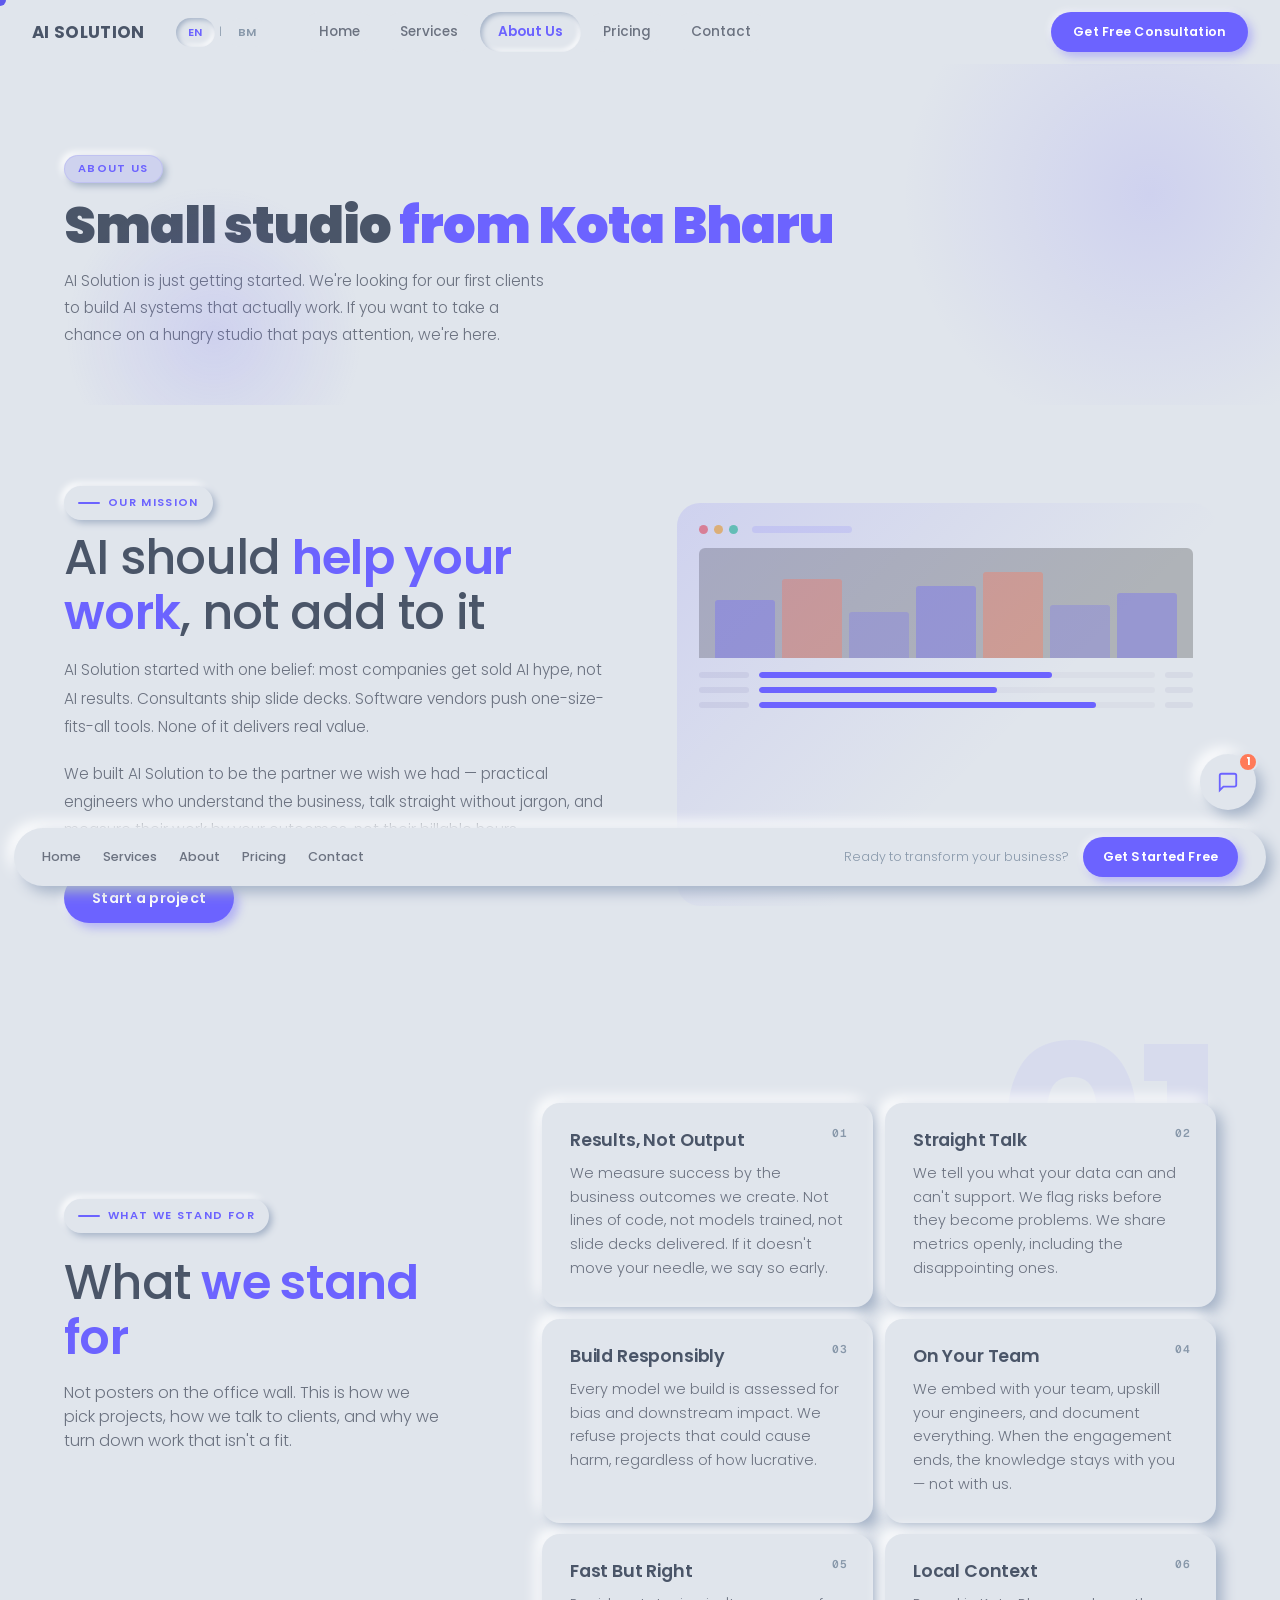
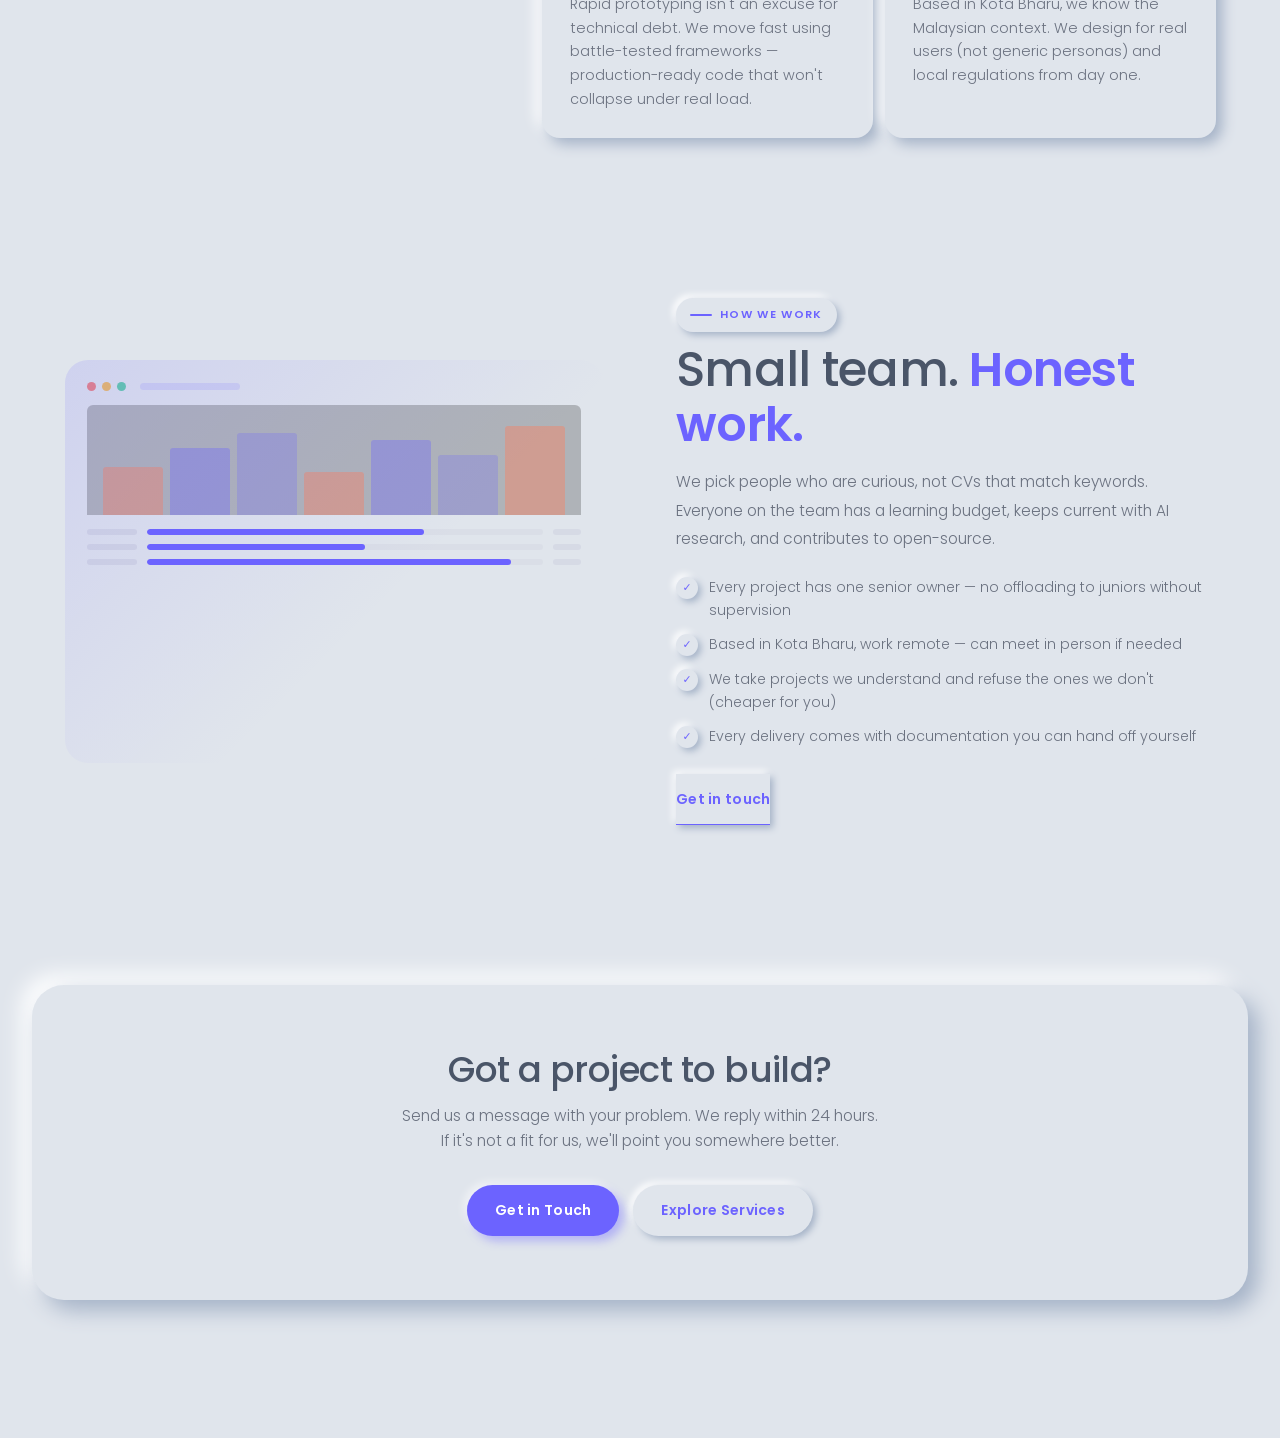
==== commit 372c7dd0: "fix(i18n): add missing data-i18n to about.html — mission/values/culture Mission section paragraphs, " ====
--- a/about.html
+++ b/about.html
@@ -69,10 +69,10 @@
     <div class="alt-content reveal">
       <div class="sec-label" data-i18n="about.mission.label">Our Mission</div>
       <h2 class="sec-title" data-i18n="about.mission.title">Making AI Work <span>For People</span>, Not the Other Way Around</h2>
-      <p style="font-size:.96rem;color:var(--text-sub);line-height:1.85;margin-bottom:18px;">
+      <p style="font-size:.96rem;color:var(--text-sub);line-height:1.85;margin-bottom:18px;" data-i18n="about.mission.p1">
         We started AI Solution in 2019 with a single conviction: most organisations were being sold AI hype instead of AI results. Consultancies delivered decks. Software vendors pushed one-size-fits-all tools. Neither delivered lasting business value.
       </p>
-      <p style="font-size:.96rem;color:var(--text-sub);line-height:1.85;margin-bottom:28px;">
+      <p style="font-size:.96rem;color:var(--text-sub);line-height:1.85;margin-bottom:28px;" data-i18n="about.mission.p2">
         We built AI Solution to be the partner we wish we had — pragmatic engineers who understand business context, communicate clearly without jargon, and measure their work by your outcomes rather than their billable hours.
       </p>
       <a href="contact.html" class="btn btn-pri" data-i18n="about.mission.btn">Work With Us</a>
@@ -113,27 +113,27 @@
     <div class="grid-2" style="margin-top:0">
       <div class="val-item reveal d1">
         <h3 class="val-title" data-i18n="about.val.1.title">Outcome Over Output</h3>
-        <p class="val-desc">We measure our success by the business results we create for clients — not lines of code written, models trained, or slide decks delivered. If it doesn't move your needle, we say so early.</p>
+        <p class="val-desc" data-i18n="about.val.1.desc">We measure our success by the business results we create for clients — not lines of code written, models trained, or slide decks delivered. If it doesn't move your needle, we say so early.</p>
       </div>
       <div class="val-item reveal d2">
         <h3 class="val-title" data-i18n="about.val.2.title">Radical Transparency</h3>
-        <p class="val-desc">We tell you what your data can and cannot support. We flag risks before they become problems. We share model performance metrics openly, including when they're disappointing.</p>
+        <p class="val-desc" data-i18n="about.val.2.desc">We tell you what your data can and cannot support. We flag risks before they become problems. We share model performance metrics openly, including when they're disappointing.</p>
       </div>
       <div class="val-item reveal d1">
         <h3 class="val-title" data-i18n="about.val.3.title">Responsible Innovation</h3>
-        <p class="val-desc">Every model we build is assessed for bias, fairness, and downstream societal impact. We refuse projects that could cause harm, no matter how lucrative, because trust is our most valuable asset.</p>
+        <p class="val-desc" data-i18n="about.val.3.desc">Every model we build is assessed for bias, fairness, and downstream societal impact. We refuse projects that could cause harm, no matter how lucrative, because trust is our most valuable asset.</p>
       </div>
       <div class="val-item reveal d2">
         <h3 class="val-title" data-i18n="about.val.4.title">True Partnership</h3>
-        <p class="val-desc">We embed within your teams, upskill your engineers, and document everything so knowledge stays inside your organisation long after our engagement ends. No artificial dependency.</p>
+        <p class="val-desc" data-i18n="about.val.4.desc">We embed within your teams, upskill your engineers, and document everything so knowledge stays inside your organisation long after our engagement ends. No artificial dependency.</p>
       </div>
       <div class="val-item reveal d1">
         <h3 class="val-title" data-i18n="about.val.5.title">Speed Without Shortcuts</h3>
-        <p class="val-desc">Rapid prototyping is not an excuse for technical debt. We move fast using battle-tested frameworks and automation, delivering production-ready code that won't collapse under real-world load.</p>
+        <p class="val-desc" data-i18n="about.val.5.desc">Rapid prototyping is not an excuse for technical debt. We move fast using battle-tested frameworks and automation, delivering production-ready code that won't collapse under real-world load.</p>
       </div>
       <div class="val-item reveal d2">
         <h3 class="val-title" data-i18n="about.val.6.title">Global Perspective</h3>
-        <p class="val-desc">With team members across six continents, we bring cultural nuance to every AI system we build — designing for diverse users, edge cases, and regulatory environments from day one.</p>
+        <p class="val-desc" data-i18n="about.val.6.desc">With team members across six continents, we bring cultural nuance to every AI system we build — designing for diverse users, edge cases, and regulatory environments from day one.</p>
       </div>
     </div>
     </div>
@@ -167,7 +167,7 @@
     <div class="alt-content reveal d2">
       <div class="sec-label" data-i18n="about.culture.label">Life at AI Solution</div>
       <h2 class="sec-title" data-i18n="about.culture.title">A Culture Built on <span>Curiosity</span> &amp; Craft</h2>
-      <p style="font-size:.96rem;color:var(--text-sub);line-height:1.85;margin-bottom:22px;">
+      <p style="font-size:.96rem;color:var(--text-sub);line-height:1.85;margin-bottom:22px;" data-i18n="about.culture.desc">
         We hire curious minds, not keyword-matching CVs. Every team member receives a personal learning budget, attends at least one major AI conference annually, and contributes to open-source research.
       </p>
       <ul class="chk-list">
--- a/css/style.css
+++ b/css/style.css
@@ -417,6 +417,33 @@
   50%      { transform: translateY(-8px); }
 }
 
+/* Soft 3D blob mascot animations */
+.hero-blobs .blob {
+  transform-origin: center;
+  transform-box: fill-box;
+}
+.hero-blobs .blob-1 { animation: blob-drift-1 7s ease-in-out infinite; }
+.hero-blobs .blob-2 { animation: blob-drift-2 9s ease-in-out infinite; }
+.hero-blobs .blob-3 { animation: blob-drift-3 6s ease-in-out infinite; }
+.hero-blobs .blob-4 { animation: blob-drift-4 5s ease-in-out infinite; }
+
+@keyframes blob-drift-1 {
+  0%, 100% { transform: translate(0, 0) scale(1); }
+  50%      { transform: translate(-6px, 4px) scale(1.03); }
+}
+@keyframes blob-drift-2 {
+  0%, 100% { transform: translate(0, 0); }
+  50%      { transform: translate(8px, -6px); }
+}
+@keyframes blob-drift-3 {
+  0%, 100% { transform: translate(0, 0) scale(1); }
+  50%      { transform: translate(-4px, -8px) scale(0.96); }
+}
+@keyframes blob-drift-4 {
+  0%, 100% { transform: translate(0, 0); }
+  50%      { transform: translate(10px, 10px); }
+}
+
 /* ============================================================
    COMIC PAGE LAYOUT
    ============================================================ */
@@ -486,18 +513,50 @@
   color: var(--ink);
 }
 
-/* Panel B — mascot panel, pressed surface */
+/* Panel B — hero photo, pressed surface frame */
 .panel-b {
   background: var(--surface);
   box-shadow: var(--neu-pressed);
-  align-items: center;
-  justify-content: center;
+  align-items: stretch;
+  justify-content: flex-start;
+  padding: 18px;
+  overflow: hidden;
 }
 .panel-b .panel-tag { color: var(--ink-mute); }
+.panel-b-photo {
+  display: block;
+  position: relative;
+}
+.hero-photo {
+  width: 100%;
+  height: 100%;
+  min-height: 280px;
+  object-fit: cover;
+  border-radius: calc(var(--r-lg) - 6px);
+  box-shadow: var(--neu-raised-sm);
+  display: block;
+  filter: saturate(0.95);
+}
+.hero-photo-caption {
+  position: absolute;
+  bottom: 26px; left: 26px;
+  font-family: var(--mono);
+  font-size: 0.68rem;
+  font-weight: 600;
+  letter-spacing: 0.1em;
+  color: #ffffff;
+  background: rgba(74, 85, 104, 0.7);
+  backdrop-filter: blur(8px);
+  -webkit-backdrop-filter: blur(8px);
+  padding: 6px 12px;
+  border-radius: 50px;
+}
+
+/* Old blob mascot CSS still in stylesheet — keep for backward compat */
 .panel-b .hero-mascot-wrap {
-  width: clamp(140px, 60%, 220px);
+  width: clamp(180px, 75%, 260px);
   margin: 0;
-  filter: drop-shadow(4px 4px 8px var(--shadow-dark));
+  filter: none;
 }
 .panel-b .hero-mascot { color: var(--ink); }
 
@@ -577,14 +636,22 @@
 }
 .sfx-1, .sfx-2, .sfx-3 {
   font-family: var(--display);
-  font-weight: 700;
+  font-weight: 600;
   font-style: normal;
   color: var(--accent);
   -webkit-text-stroke: 0;
   text-shadow: 3px 3px 8px var(--shadow-dark), -2px -2px 4px var(--shadow-light);
 }
 .sfx-1 { top: 36px; right: 28px; transform: rotate(-7deg); }
-.sfx-2 { bottom: 18px; right: 16px; transform: rotate(8deg); color: var(--warm); }
+.sfx-2 {
+  bottom: 22px; right: 22px;
+  font-size: clamp(2rem, 5vw, 3.4rem);
+  font-weight: 300;
+  color: var(--warm);
+  transform: rotate(0);
+  text-shadow: none;
+  opacity: 0.5;
+}
 .sfx-3 { top: 14px; right: 22px; transform: rotate(-12deg); font-size: 1.6rem; }
 
 /* Override .hero / .hero-inner default centered narrow stack */
@@ -1640,16 +1707,17 @@
 .chat-toggle {
   width: 56px; height: 56px;
   border-radius: 50%;
-  background: var(--accent);
+  background: var(--surface);
   border: none; cursor: pointer;
   display: flex; align-items: center; justify-content: center;
-  box-shadow: 5px 5px 14px rgba(108,99,255,0.4), -3px -3px 10px rgba(255,255,255,0.7);
+  box-shadow: var(--neu-raised);
   transition: var(--t);
   position: relative;
-  color: #ffffff;
+  color: var(--accent);
 }
 .chat-toggle svg { width: 22px; height: 22px; }
-.chat-toggle:hover { box-shadow: 7px 7px 18px rgba(108,99,255,0.5), -4px -4px 12px rgba(255,255,255,0.8); }
+.chat-toggle:hover { box-shadow: var(--neu-raised-lg); }
+.chat-toggle:active { box-shadow: var(--neu-pressed); }
 .chat-badge {
   position: absolute; top: -2px; right: -2px;
   width: 20px; height: 20px; border-radius: 50%;
